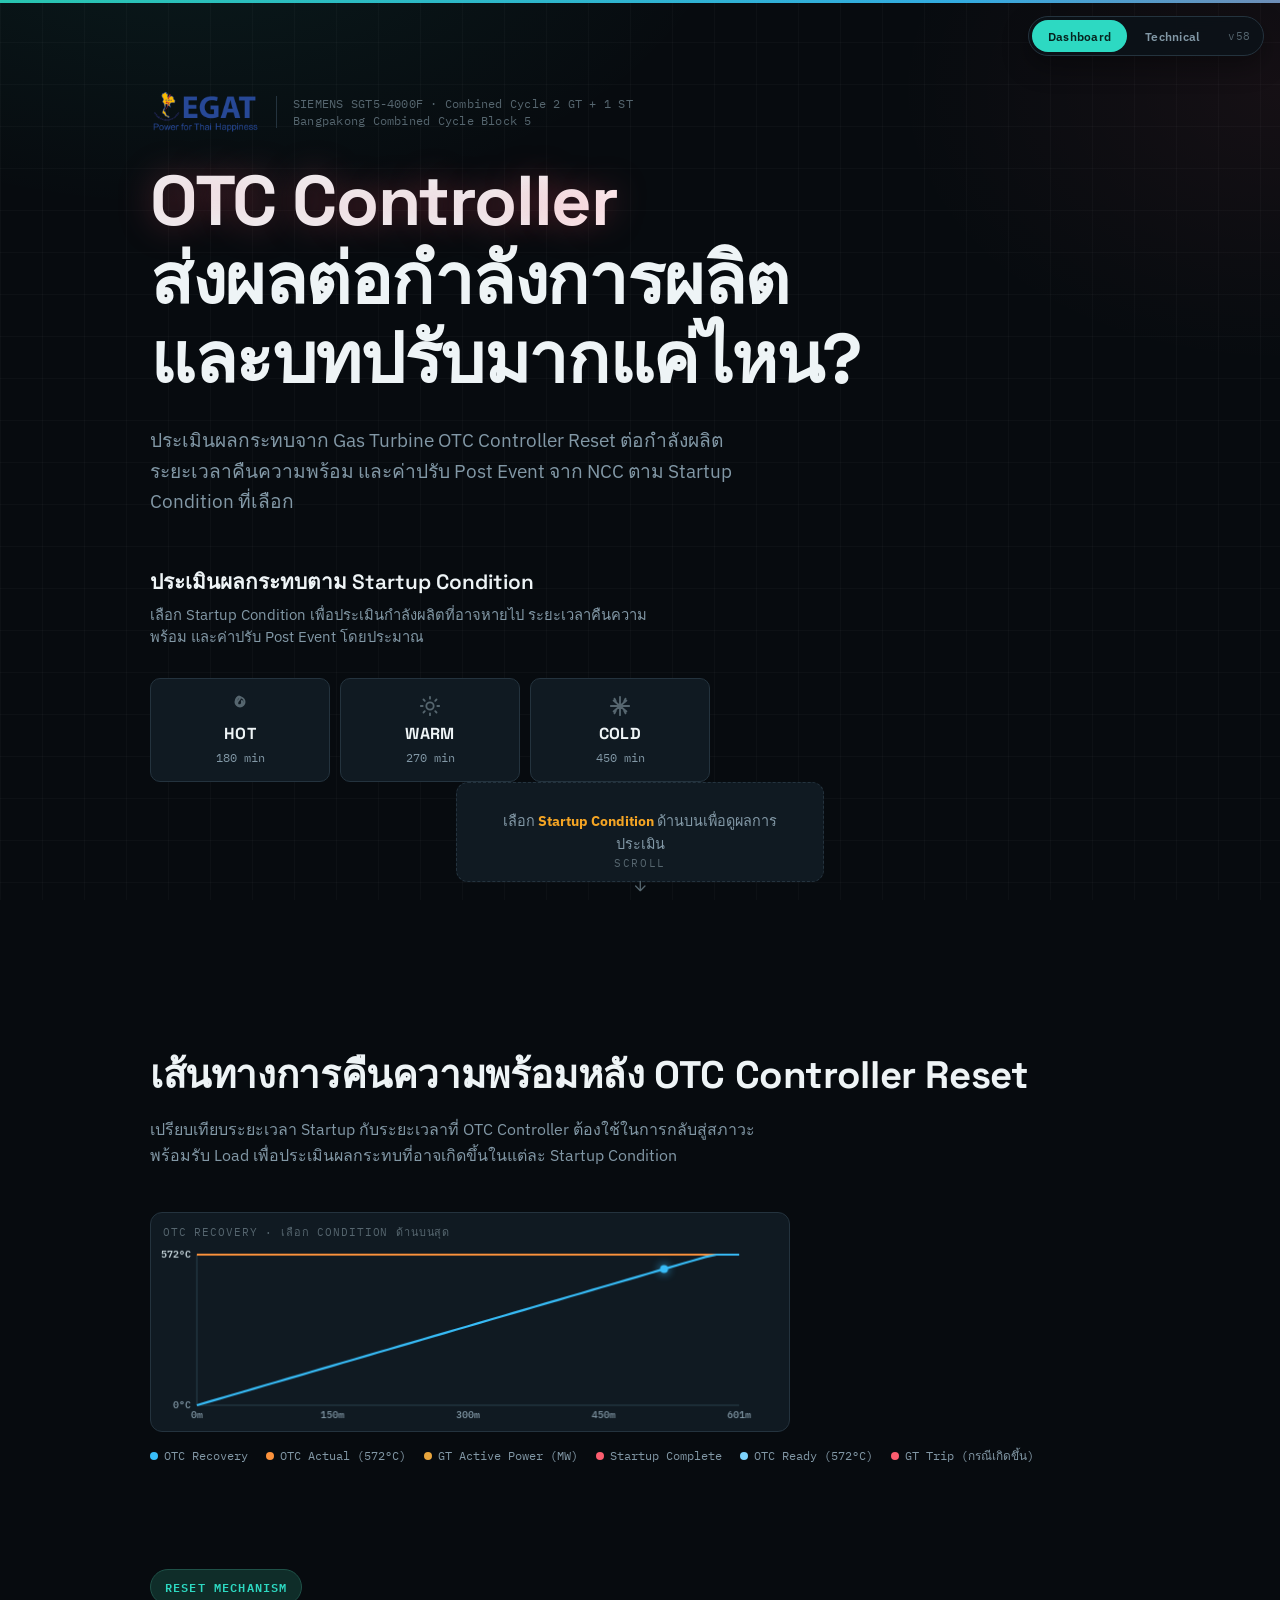
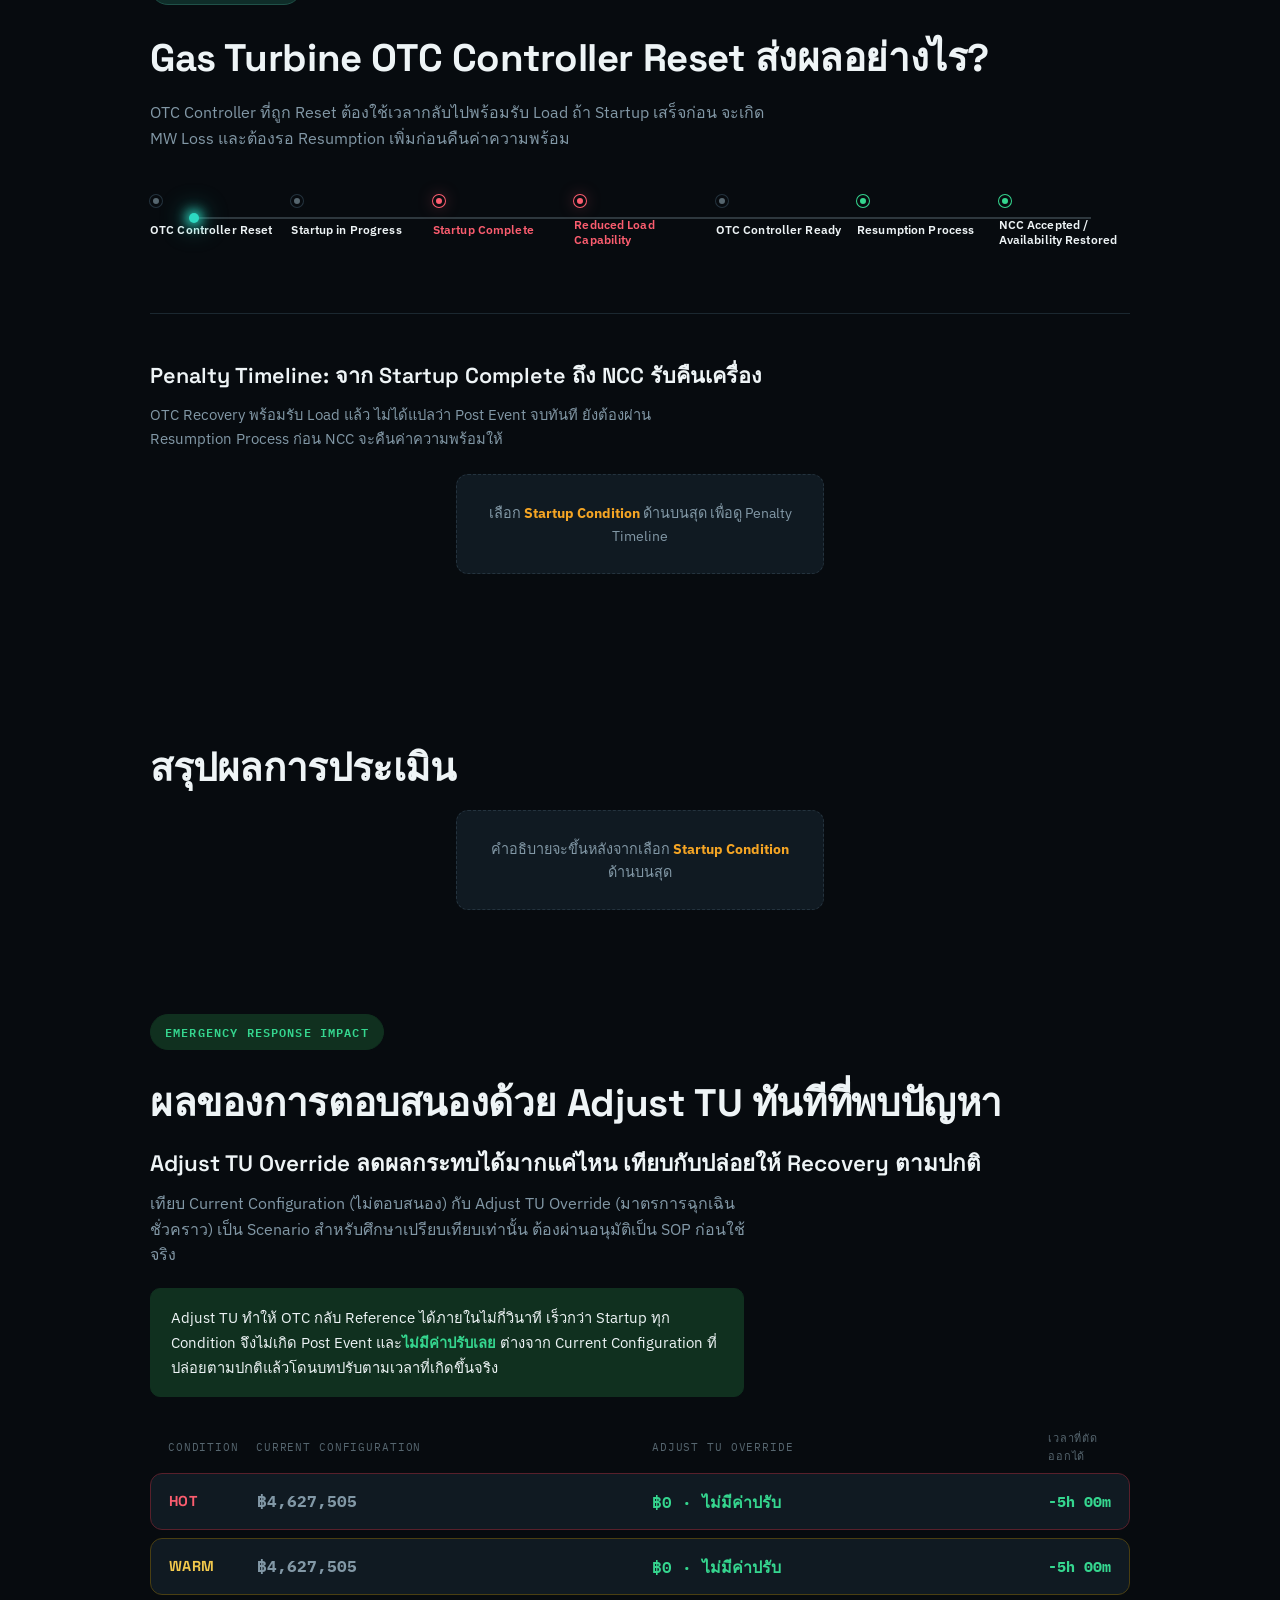
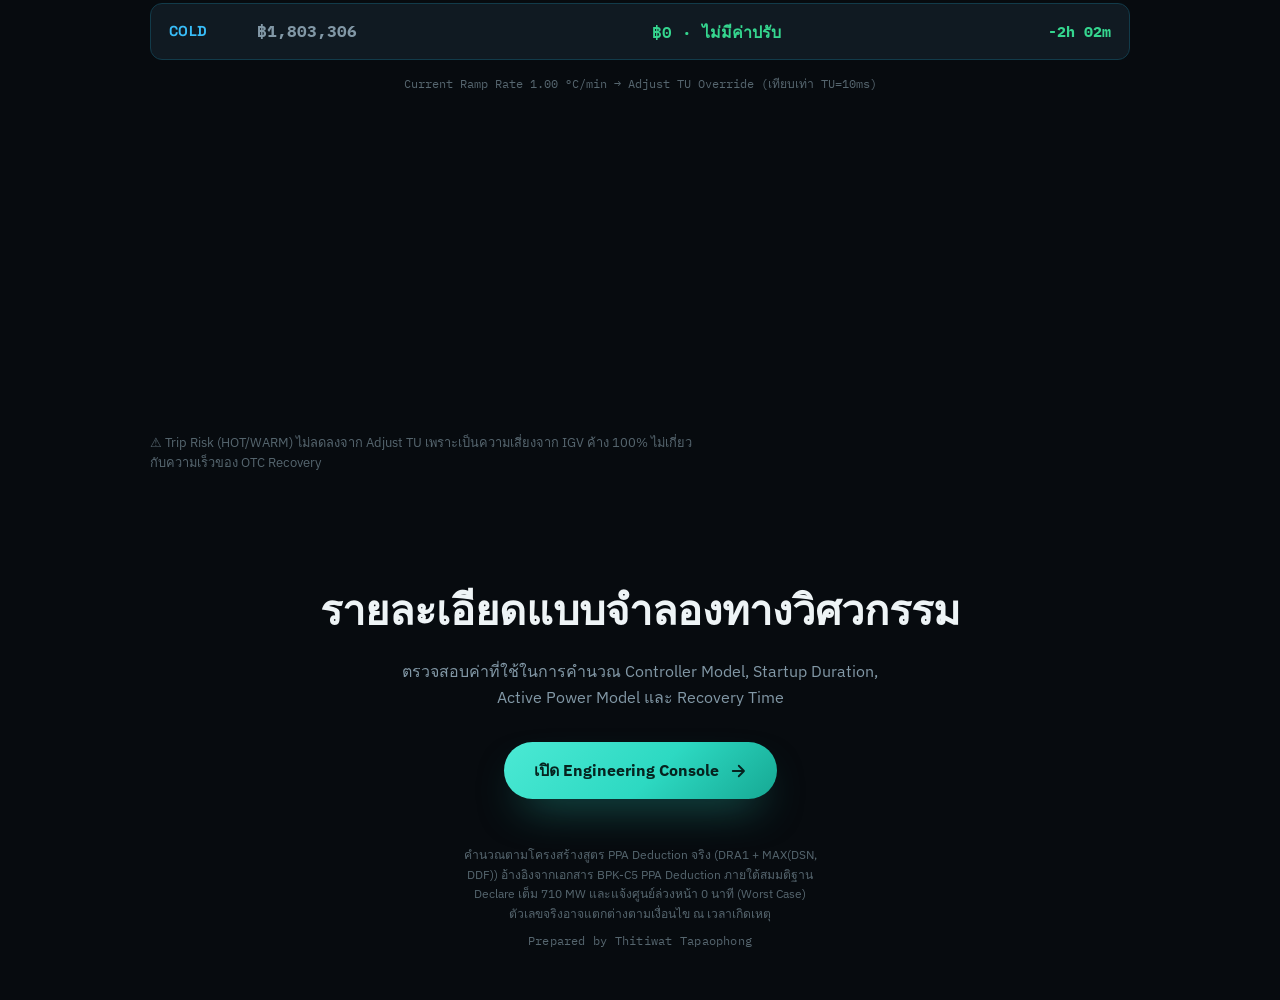
==== preview.html @ 93bf41c4 "Add files via upload" ====
<!doctype html>
<html lang="th">
  <head>
    <meta charset="utf-8">
    <meta name="viewport" content="width=device-width, initial-scale=1, viewport-fit=cover">
    <title>GT OTC Impact</title>
    <meta name="theme-color" content="#070b0f">
    <meta name="apple-mobile-web-app-capable" content="yes">
    <link rel="preconnect" href="https://fonts.googleapis.com">
    <link rel="preconnect" href="https://fonts.gstatic.com" crossorigin>
    <link href="https://fonts.googleapis.com/css2?family=Space+Grotesk:wght@500;600;700&family=IBM+Plex+Sans:wght@400;500;600&family=IBM+Plex+Mono:wght@400;500;600&display=swap" rel="stylesheet">
    <style>
/* ============================================================
   GT OTC Impact App
   Shared tokens: deep slate + teal signal / amber ramp / mint fix / rose loss
   Type: Space Grotesk (display) + IBM Plex Sans (body) + IBM Plex Mono (data)
   Two experiences: Executive Pitch (cinematic) / Technical Console (instrument)
   ============================================================ */

:root {
  --bg-950: #070b0f;
  --bg-900: #0b1319;
  --panel: #131e27;
  --panel-raised: #182531;
  --panel-soft: #101a22;
  --line: #24333e;
  --line-soft: #1b2830;
  --ink: #eef4f6;
  --muted: #8298a6;
  --muted-dim: #56666f;

  --teal: #2dd9c2;
  --teal-dim: #0f2d29;
  --teal-line: #1f5148;

  --amber: #f5a524;
  --amber-dim: #33230a;
  --amber-line: #4a3512;

  --mw: #35d68f;
  --mw-dim: #10301f;

  --rose: #fb5d6f;
  --rose-dim: #34121a;
  --rose-line: #58202b;
  --rose-glow: rgba(251, 93, 111, 0.35);

  --hot: #fb5d6f;
  --hot-dim: #34121a;
  --hot-line: #58202b;

  --warm: #f2c94c;
  --warm-dim: #332b0a;
  --warm-line: #4a3f12;

  --cold: #38bdf8;
  --cold-dim: #0b2530;
  --cold-line: #123b4a;

  --hot-glow: rgba(251, 93, 111, 0.35);
  --warm-glow: rgba(242, 201, 76, 0.35);
  --cold-glow: rgba(56, 189, 248, 0.35);

  --shadow: 0 24px 60px rgba(0, 0, 0, 0.5);
  --shadow-soft: 0 10px 26px rgba(0, 0, 0, 0.35);
  --radius: 10px;
  --font-display: "Space Grotesk", "Segoe UI", sans-serif;
  --font-body: "IBM Plex Sans", "Segoe UI", sans-serif;
  --font-mono: "IBM Plex Mono", "SFMono-Regular", Consolas, monospace;
}

* { box-sizing: border-box; }

html { scroll-behavior: smooth; }

body {
  margin: 0;
  min-height: 100vh;
  background:
    radial-gradient(ellipse 900px 500px at 15% -10%, rgba(45, 217, 194, 0.08), transparent 60%),
    radial-gradient(ellipse 700px 500px at 100% 10%, rgba(251, 93, 111, 0.06), transparent 55%),
    linear-gradient(rgba(255, 255, 255, 0.025) 1px, transparent 1px),
    linear-gradient(90deg, rgba(255, 255, 255, 0.025) 1px, transparent 1px),
    var(--bg-950);
  background-size: 100% 100%, 100% 100%, 42px 42px, 42px 42px;
  background-attachment: fixed;
  color: var(--ink);
  font-family: var(--font-body);
  -webkit-font-smoothing: antialiased;
  -webkit-tap-highlight-color: transparent;
  overflow-x: hidden;
}

body::before {
  content: "";
  position: fixed;
  top: 0;
  left: 0;
  right: 0;
  height: 3px;
  background: linear-gradient(90deg, var(--teal), var(--cold), var(--rose), var(--warm), var(--teal));
  background-size: 300% 100%;
  animation: energyFlow 9s linear infinite;
  z-index: 500;
  opacity: 0.9;
  pointer-events: none;
}

@keyframes energyFlow {
  0% { background-position: 0% 0%; }
  100% { background-position: 300% 0%; }
}

button, input, select { font: inherit; color: inherit; }
::selection { background: var(--rose-dim); color: var(--rose); }
h1, h2, h3, p { margin: 0; }

/* ============================================================
   View switcher (persistent, minimal)
   ============================================================ */

.view-switch {
  position: fixed;
  top: 16px;
  right: 16px;
  z-index: 200;
  display: flex;
  gap: 2px;
  padding: 3px;
  border: 1px solid var(--line);
  border-radius: 999px;
  background: rgba(11, 19, 25, 0.82);
  backdrop-filter: blur(10px);
  box-shadow: var(--shadow-soft);
}

.view-switch button {
  border: none;
  border-radius: 999px;
  padding: 8px 16px;
  font-size: 0.78rem;
  font-weight: 600;
  letter-spacing: 0.02em;
  color: var(--muted);
  background: transparent;
  cursor: pointer;
  transition: background 0.2s ease, color 0.2s ease;
}

.app-version {
  display: inline-flex;
  align-items: center;
  padding: 0 10px;
  font-family: var(--font-mono);
  font-size: 0.68rem;
  color: var(--muted-dim);
  letter-spacing: 0.02em;
}

.sticky-summary {
  position: fixed;
  bottom: 18px;
  left: 50%;
  z-index: 300;
  display: flex;
  align-items: center;
  gap: 14px;
  padding: 12px 22px;
  border-radius: 999px;
  border: 1px solid var(--line);
  background: rgba(11, 19, 25, 0.88);
  backdrop-filter: blur(14px);
  box-shadow: var(--shadow-soft);
  opacity: 0;
  transform: translate(-50%, 90px);
  transition: transform 0.35s cubic-bezier(0.16, 1, 0.3, 1), opacity 0.35s ease;
  pointer-events: none;
}

.sticky-summary.visible {
  opacity: 1;
  transform: translate(-50%, 0);
  pointer-events: auto;
}

.sticky-summary-tag {
  font-family: var(--font-mono);
  font-size: 0.72rem;
  font-weight: 700;
  letter-spacing: 0.06em;
  color: var(--muted);
}

.sticky-summary-value {
  font-family: var(--font-mono);
  font-weight: 700;
  font-size: 1rem;
  color: var(--rose);
}

body.view-technical .sticky-summary { display: none; }

.view-switch button.active {
  color: #06231f;
  background: var(--teal);
}

body.view-technical .view-switch button[data-view="technical"],
body.view-executive .view-switch button[data-view="executive"] {
  color: #06231f;
  background: var(--teal);
}

body.view-technical .view-switch button[data-view="executive"],
body.view-executive .view-switch button[data-view="technical"] {
  color: var(--muted);
  background: transparent;
}

#view-executive, #view-technical { display: none; }
body.view-executive #view-executive { display: block; }
body.view-technical #view-technical { display: block; }

#view-executive.view-out,
#view-technical.view-out {
  animation: viewOut 0.32s cubic-bezier(0.4, 0, 1, 1) forwards;
  will-change: opacity, transform, filter;
}

#view-executive.view-in,
#view-technical.view-in {
  animation: viewIn 0.5s cubic-bezier(0.16, 1, 0.3, 1) both;
  will-change: opacity, transform, filter;
}

@keyframes viewOut {
  0% { opacity: 1; transform: translateY(0) scale(1); filter: blur(0); }
  100% { opacity: 0; transform: translateY(-14px) scale(0.986); filter: blur(3px); }
}

@keyframes viewIn {
  0% { opacity: 0; transform: translateY(14px) scale(0.986); filter: blur(3px); }
  100% { opacity: 1; transform: translateY(0) scale(1); filter: blur(0); }
}

.view-scan {
  position: fixed;
  inset: 0;
  z-index: 999;
  pointer-events: none;
  opacity: 0;
}

.view-scan::before {
  content: "";
  position: absolute;
  left: 0;
  right: 0;
  top: -8%;
  height: 8%;
  background: linear-gradient(180deg, transparent, rgba(45, 217, 194, 0.85), rgba(45, 217, 194, 0.15), transparent);
  box-shadow: 0 0 40px 10px rgba(45, 217, 194, 0.5);
}

.view-scan.sweeping {
  animation: scanFade 0.55s linear;
}

.view-scan.sweeping::before {
  animation: scanSweep 0.55s cubic-bezier(0.3, 0, 0.7, 1);
}

@keyframes scanSweep {
  0% { top: -8%; }
  100% { top: 100%; }
}

@keyframes scanFade {
  0%, 85% { opacity: 1; }
  100% { opacity: 0; }
}

/* ============================================================
   EXECUTIVE PITCH VIEW
   ============================================================ */

.pitch {
  position: relative;
}

.pitch-section {
  min-height: auto;
  display: grid;
  place-items: center;
  padding: 52px 24px;
  position: relative;
}

#pitchHero { min-height: 82vh; padding-top: 90px; }

.hero-chart-frame {
  position: relative;
  width: 100%;
  max-width: 640px;
  aspect-ratio: 16 / 6;
  max-height: 220px;
  min-height: 140px;
  margin-top: 34px;
  border: 1px solid var(--line);
  border-radius: 12px;
  background: var(--panel-soft);
  overflow: hidden;
}

#heroChart { position: absolute; inset: 0; display: block; width: 100%; height: 100%; cursor: crosshair; }

.chart-tooltip {
  position: absolute;
  z-index: 20;
  padding: 8px 11px;
  border-radius: 8px;
  border: 1px solid var(--line);
  background: rgba(11, 19, 25, 0.95);
  backdrop-filter: blur(8px);
  box-shadow: var(--shadow-soft);
  font-family: var(--font-mono);
  font-size: 0.7rem;
  line-height: 1.55;
  color: var(--muted);
  white-space: nowrap;
  pointer-events: none;
  transform: translate(-50%, -100%);
  margin-top: -10px;
}

.chart-tooltip strong { display: block; color: var(--ink); font-size: 0.72rem; margin-bottom: 3px; }
.chart-tooltip .tt-otc { color: var(--cold); }
.chart-tooltip .tt-actual { color: #fb923c; }
.chart-tooltip .tt-power { color: var(--amber); }
.chart-tooltip .tt-trip { color: var(--rose); font-weight: 700; }

.hero-chart-tag {
  position: absolute;
  top: 10px;
  left: 12px;
  font-family: var(--font-mono);
  font-size: 0.68rem;
  letter-spacing: 0.08em;
  text-transform: uppercase;
  color: var(--muted-dim);
  z-index: 2;
}

.chart-legend {
  display: flex;
  flex-wrap: wrap;
  gap: 18px;
  margin-top: 14px;
  font-family: var(--font-mono);
  font-size: 0.74rem;
  color: var(--muted);
}

.chart-legend span { display: inline-flex; align-items: center; gap: 6px; }

.chart-legend .dot { width: 8px; height: 8px; border-radius: 50%; display: inline-block; }
.chart-legend .dot-line { background: var(--cold); }
.chart-legend .dot-actual { background: #fb923c; }
.chart-legend .dot-power { background: #e8a53d; }
.chart-legend .dot-marker { background: var(--rose); }
.chart-legend .dot-restore { background: #7dd3fc; }
.chart-legend .dot-trip { background: #fb5d6f; }

.condition-select {
  display: grid;
  grid-template-columns: repeat(3, minmax(0, 1fr));
  gap: 10px;
  max-width: 560px;
  margin-top: 30px;
}

.condition-select button {
  display: grid;
  gap: 6px;
  justify-items: center;
  padding: 16px 10px;
  border: 1px solid var(--line);
  border-radius: 10px;
  background: var(--panel-soft);
  cursor: pointer;
  transition: border-color 0.15s ease, background 0.15s ease, transform 0.15s ease;
}

.condition-select button:hover { transform: translateY(-2px); }
.condition-select button:focus-visible { outline: 2px solid var(--teal); outline-offset: 3px; }

.condition-select .cond-icon {
  color: var(--muted-dim);
  transition: color 0.15s ease, transform 0.2s ease;
}

.condition-select button:hover .cond-icon { transform: scale(1.1); }
.condition-select button[data-scenario="hot"].active .cond-icon { color: var(--hot); }
.condition-select button[data-scenario="warm"].active .cond-icon { color: var(--warm); }
.condition-select button[data-scenario="cold"].active .cond-icon { color: var(--cold); }

.condition-select button.active {
  border-color: var(--rose-line);
  background: var(--rose-dim);
  box-shadow: 0 0 0 1px var(--rose-line);
}

.condition-select button[data-scenario="hot"].active {
  border-color: var(--hot-line);
  background: var(--hot-dim);
  box-shadow: 0 0 0 1px var(--hot-line);
}

.condition-select button[data-scenario="warm"].active {
  border-color: var(--warm-line);
  background: var(--warm-dim);
  box-shadow: 0 0 0 1px var(--warm-line);
}

.condition-select button[data-scenario="cold"].active {
  border-color: var(--cold-line);
  background: var(--cold-dim);
  box-shadow: 0 0 0 1px var(--cold-line);
}

.condition-select .cond-tag {
  font-family: var(--font-display);
  font-weight: 700;
  font-size: 1rem;
  letter-spacing: 0.03em;
  color: var(--ink);
}

.condition-select .cond-min {
  font-family: var(--font-mono);
  font-size: 0.74rem;
  color: var(--muted);
}

.condition-select button.active .cond-tag { color: var(--rose); }
.condition-select button[data-scenario="hot"].active .cond-tag { color: var(--hot); }
.condition-select button[data-scenario="warm"].active .cond-tag { color: var(--warm); }
.condition-select button[data-scenario="cold"].active .cond-tag { color: var(--cold); }

.hero-inputs {
  display: grid;
  grid-template-columns: repeat(2, minmax(0, 1fr));
  gap: 12px;
  max-width: 560px;
  margin-top: 14px;
  margin-bottom: 22px;
}

.hero-inputs label {
  display: grid;
  gap: 6px;
  color: var(--muted);
  font-size: 0.76rem;
  font-weight: 600;
}

.hero-inputs input {
  height: 42px;
  border: 1px solid var(--line);
  border-radius: 6px;
  padding: 0 11px;
  background: var(--panel-soft);
  color: var(--ink);
  font-family: var(--font-mono);
}

.result-card {
  max-width: 560px;
  padding: 22px 24px;
  border: 1px solid var(--rose-line);
  border-radius: 14px;
  background: linear-gradient(160deg, var(--rose-dim), var(--panel-soft));
  box-shadow: 0 20px 44px -18px var(--rose-glow);
  transition: transform 0.25s ease, box-shadow 0.25s ease;
}

.result-card:hover {
  transform: translateY(-3px);
  box-shadow: 0 26px 52px -18px var(--rose-glow);
}

.result-tag-row {
  display: flex;
  align-items: center;
  flex-wrap: wrap;
  gap: 10px;
  margin-bottom: 14px;
}

.result-tag {
  display: inline-block;
  font-family: var(--font-mono);
  font-size: 0.72rem;
  letter-spacing: 0.1em;
  color: var(--rose);
}

.trip-badge {
  display: inline-flex;
  align-items: center;
  padding: 4px 12px;
  border-radius: 999px;
  border: 1px solid var(--hot-line);
  background: var(--hot-dim);
  color: var(--hot);
  font-family: var(--font-mono);
  font-size: 0.7rem;
  font-weight: 700;
  letter-spacing: 0.04em;
  animation: tripBadgePulse 1.6s ease-in-out infinite;
}

@keyframes tripBadgePulse {
  0%, 100% { box-shadow: 0 0 0 0 rgba(251, 93, 111, 0.4); }
  50% { box-shadow: 0 0 0 5px rgba(251, 93, 111, 0); }
}

.result-grid { display: grid; gap: 0; }

.result-item {
  display: flex;
  align-items: baseline;
  justify-content: space-between;
  padding: 10px 0;
  border-top: 1px dashed var(--line-soft);
  font-size: 0.86rem;
  color: var(--muted);
}

.result-item:first-child { border-top: none; }

.result-item strong {
  font-family: var(--font-mono);
  font-size: 1.05rem;
  color: var(--ink);
  font-variant-numeric: tabular-nums;
}

.result-item.highlight strong { font-size: 1.3rem; color: var(--rose); }

.result-annual-note {
  margin-top: 12px;
  padding-top: 12px;
  border-top: 1px dashed var(--line-soft);
  font-size: 0.76rem;
  color: var(--muted);
  line-height: 1.5;
}

.result-annual-note strong { color: var(--ink); font-weight: 700; }

.kpi-flash { animation: kpiFlash 0.6s ease-out; }

@keyframes kpiFlash {
  0% { color: var(--teal); text-shadow: 0 0 12px var(--teal); }
  100% { color: inherit; text-shadow: none; }
}

.result-card[data-condition="hot"] {
  border-color: var(--hot-line);
  background: linear-gradient(160deg, var(--hot-dim), var(--panel-soft));
  box-shadow: 0 20px 44px -18px var(--hot-glow);
}
.result-card[data-condition="hot"] .result-tag { color: var(--hot); }
.result-card[data-condition="hot"] .result-item.highlight strong { color: var(--hot); }

.result-card[data-condition="warm"] {
  border-color: var(--warm-line);
  background: linear-gradient(160deg, var(--warm-dim), var(--panel-soft));
  box-shadow: 0 20px 44px -18px var(--warm-glow);
}
.result-card[data-condition="warm"] .result-tag { color: var(--warm); }
.result-card[data-condition="warm"] .result-item.highlight strong { color: var(--warm); }

.result-card[data-condition="cold"] {
  border-color: var(--cold-line);
  background: linear-gradient(160deg, var(--cold-dim), var(--panel-soft));
  box-shadow: 0 20px 44px -18px var(--cold-glow);
}
.result-card[data-condition="cold"] .result-tag { color: var(--cold); }
.result-card[data-condition="cold"] .result-item.highlight strong { color: var(--cold); }

.detail-toggle {
  margin-top: 18px;
  width: 100%;
  display: flex;
  align-items: center;
  justify-content: center;
  gap: 8px;
  padding: 10px;
  border: 1px dashed var(--line);
  border-radius: 8px;
  background: none;
  color: var(--muted);
  font-family: var(--font-mono);
  font-size: 0.8rem;
  cursor: pointer;
  transition: color 0.2s, border-color 0.2s;
}

.detail-toggle:hover { color: var(--ink); border-color: var(--muted-dim); }
.detail-toggle svg { transition: transform 0.25s ease; }
.detail-toggle.open svg { transform: rotate(180deg); }

.detail-panel {
  margin-top: 12px;
  padding: 14px 16px;
  border-radius: 8px;
  background: var(--panel-soft);
  border: 1px solid var(--line-soft);
}

.detail-item {
  display: flex;
  align-items: baseline;
  justify-content: space-between;
  padding: 7px 0;
  font-size: 0.8rem;
  color: var(--muted);
  border-top: 1px dashed var(--line-soft);
}

.detail-item.detail-divider { border-top: 1px solid var(--line); margin-top: 6px; padding-top: 12px; }
.detail-item.detail-divider strong, .detail-item.detail-divider + .detail-item strong { color: var(--rose); }

.detail-item:first-child { border-top: none; }

.detail-item strong {
  font-family: var(--font-mono);
  color: var(--ink);
  font-variant-numeric: tabular-nums;
}

.trip-risk-wrap {
  margin-top: 18px;
  padding: 16px 20px;
  border-radius: 10px;
  border: 1px solid var(--hot-line);
  background: linear-gradient(160deg, var(--hot-dim), var(--panel-soft));
  backdrop-filter: blur(10px);
}

.trip-risk-note {
  color: var(--muted);
  font-size: 0.84rem;
  line-height: 1.6;
  max-width: 62ch;
}

.trip-risk-disclaimer {
  margin-top: 16px;
  color: var(--muted-dim);
  font-size: 0.8rem;
  line-height: 1.6;
  max-width: 68ch;
}

.narrative-text {
  max-width: 68ch;
  color: var(--ink);
  font-size: 1rem;
  line-height: 1.8;
  padding: 20px 22px;
  border-left: 3px solid var(--teal);
  background: var(--panel-soft);
  border-radius: 8px;
  white-space: pre-line;
}

.locked-prompt {
  padding: 26px 24px;
  border: 1px dashed var(--line);
  border-radius: 12px;
  background: var(--panel-soft);
  color: var(--muted);
  font-size: 0.9rem;
  text-align: center;
  max-width: 46ch;
  margin: 0 auto;
  line-height: 1.6;
}

.locked-prompt strong { color: var(--amber); }

.field-missing { border-color: var(--rose) !important; }

#pitchHero .pitch-inner {
  opacity: 1;
  transform: none;
}

#pitchHero .pitch-inner > * {
  opacity: 0;
  animation: heroReveal 0.8s cubic-bezier(0.16, 1, 0.3, 1) both;
  will-change: opacity, transform, filter;
}

#pitchHero .pitch-inner > *:nth-child(1) { animation-delay: 0.08s; }
#pitchHero .pitch-inner > *:nth-child(2) { animation-delay: 0.22s; }
#pitchHero .pitch-inner > *:nth-child(3) { animation-delay: 0.36s; }
#pitchHero .pitch-inner > *:nth-child(4) { animation-delay: 0.5s; }
#pitchHero .pitch-inner > *:nth-child(5) { animation-delay: 0.62s; }
#pitchHero .pitch-inner > *:nth-child(6) { animation-delay: 0.74s; }
#pitchHero .pitch-inner > *:nth-child(7) { animation-delay: 0.88s; }
#pitchHero .pitch-inner > *:nth-child(8) { animation-delay: 1.0s; }
#pitchHero .pitch-inner > *:nth-child(9) { animation-delay: 1.1s; }

@keyframes heroReveal {
  0% { opacity: 0; transform: translateY(20px); filter: blur(3px); }
  100% { opacity: 1; transform: translateY(0); filter: blur(0); }
}

.pitch-inner {
  width: 100%;
  max-width: 980px;
  opacity: 0;
  transform: translateY(28px);
  transition: opacity 0.8s cubic-bezier(0.16, 1, 0.3, 1), transform 0.8s cubic-bezier(0.16, 1, 0.3, 1);
  will-change: opacity, transform;
}

.pitch-section.in-view .pitch-inner {
  opacity: 1;
  transform: translateY(0);
}

.pitch-eyebrow {
  display: inline-flex;
  align-items: center;
  gap: 8px;
  margin-bottom: 22px;
  padding: 7px 14px;
  border: 1px solid var(--rose-line);
  border-radius: 999px;
  background: var(--rose-dim);
  backdrop-filter: blur(8px);
  color: var(--rose);
  font-family: var(--font-mono);
  font-size: 0.72rem;
  font-weight: 600;
  letter-spacing: 0.1em;
  text-transform: uppercase;
}

.pitch-eyebrow.tone-teal {
  border-color: var(--teal-line);
  background: var(--teal-dim);
  color: var(--teal);
}

.pitch-eyebrow.tone-mw {
  border-color: var(--mw-dim);
  background: var(--mw-dim);
  color: var(--mw);
}

/* --- Hook --- */

.hook-title {
  font-family: var(--font-display);
  font-weight: 700;
  font-size: clamp(2.2rem, 6vw, 4.4rem);
  line-height: 1.12;
  letter-spacing: -0.02em;
}

.hook-title em {
  font-style: normal;
  color: var(--rose);
}

.headline-glow {
  position: relative;
  display: inline-block;
  background: linear-gradient(100deg, var(--ink) 30%, #ffe9ec 45%, var(--rose) 52%, var(--ink) 65%);
  background-size: 250% auto;
  background-position: 0% 50%;
  -webkit-background-clip: text;
  background-clip: text;
  color: transparent;
  text-shadow: 0 0 34px var(--rose-glow);
  animation: headlineShimmer 3.6s ease-in-out infinite;
}

@keyframes headlineShimmer {
  0% { background-position: 0% 50%; }
  50% { background-position: 100% 50%; }
  100% { background-position: 0% 50%; }
}

.hook-sub {
  margin-top: 26px;
  max-width: 56ch;
  color: var(--muted);
  font-size: clamp(1rem, 1.6vw, 1.2rem);
  line-height: 1.6;
}

.hero-subhead {
  margin-top: 48px;
  font-family: var(--font-display);
  font-weight: 600;
  font-size: clamp(1.05rem, 2vw, 1.3rem);
  color: var(--ink);
}

.hero-subhead-note {
  margin-top: 6px;
  margin-bottom: 22px;
  max-width: 56ch;
  color: var(--muted);
  font-size: 0.92rem;
  line-height: 1.5;
}

.scroll-hint {
  position: absolute;
  bottom: 40px;
  left: 50%;
  transform: translateX(-50%);
  display: flex;
  flex-direction: column;
  align-items: center;
  gap: 8px;
  color: var(--muted-dim);
  font-family: var(--font-mono);
  font-size: 0.7rem;
  letter-spacing: 0.14em;
  text-transform: uppercase;
  animation: bob 2.4s ease-in-out infinite;
}

.scroll-hint svg { width: 16px; height: 16px; stroke: var(--muted-dim); }

@keyframes bob {
  0%, 100% { transform: translate(-50%, 0); }
  50% { transform: translate(-50%, 8px); }
}

/* --- Mechanism timeline --- */

.section-title {
  font-family: var(--font-display);
  font-weight: 700;
  font-size: clamp(1.6rem, 3.2vw, 2.4rem);
  letter-spacing: -0.01em;
  margin-bottom: 12px;
}

.section-subhead {
  font-family: var(--font-display);
  font-weight: 600;
  font-size: clamp(1.1rem, 2vw, 1.4rem);
  color: var(--ink);
  margin-bottom: 10px;
}

.section-lede {
  color: var(--muted);
  max-width: 62ch;
  line-height: 1.6;
  margin-bottom: 44px;
  font-size: 1rem;
}

.force-tu-explainer {
  color: var(--ink);
  max-width: 66ch;
  line-height: 1.7;
  margin-top: -24px;
  margin-bottom: 32px;
  padding: 16px 20px;
  border-radius: 10px;
  border: 1px solid var(--mw-dim);
  background: var(--mw-dim);
  font-size: 0.92rem;
}

.force-tu-explainer strong { color: var(--mw); }

.mech-track {
  position: relative;
  display: grid;
  grid-template-columns: repeat(7, minmax(0, 1fr));
  gap: 10px;
}

.mech-track::before {
  content: "";
  position: absolute;
  top: 22px;
  left: 4%;
  right: 4%;
  height: 2px;
  background: var(--muted-dim);
  opacity: 0.5;
}

.mech-track::after {
  content: "";
  position: absolute;
  top: 18px;
  left: 4%;
  width: 10px;
  height: 10px;
  border-radius: 50%;
  background: var(--teal);
  box-shadow: 0 0 12px 3px var(--teal), 0 0 24px 6px rgba(45, 217, 194, 0.35);
  animation: mechFlow 5s linear infinite;
  pointer-events: none;
}

@keyframes mechFlow {
  0% { left: 4%; opacity: 0; }
  8% { opacity: 1; }
  92% { opacity: 1; }
  100% { left: 96%; opacity: 0; }
}

.mech-step {
  position: relative;
  display: grid;
  gap: 10px;
  justify-items: start;
  opacity: 0;
  transform: translateY(14px);
  transition: opacity 0.6s ease, transform 0.6s ease;
  cursor: pointer;
  border-radius: 8px;
}

.mech-step:focus-visible {
  outline: 2px solid var(--teal);
  outline-offset: 4px;
}

.mech-step.in-view { opacity: 1; transform: translateY(0); }

.mech-step:nth-child(1) { transition-delay: 0s; }
.mech-step:nth-child(2) { transition-delay: 0.08s; }
.mech-step:nth-child(3) { transition-delay: 0.16s; }
.mech-step:nth-child(4) { transition-delay: 0.24s; }
.mech-step:nth-child(5) { transition-delay: 0.32s; }
.mech-step:nth-child(6) { transition-delay: 0.4s; }
.mech-step:nth-child(7) { transition-delay: 0.48s; }

.mech-dot {
  width: 12px;
  height: 12px;
  border-radius: 50%;
  background: var(--muted-dim);
  border: 3px solid var(--bg-950);
  box-shadow: 0 0 0 1px var(--line);
  transition: transform 0.25s ease, box-shadow 0.25s ease;
}

.mech-step:hover .mech-dot,
.mech-step.active .mech-dot {
  transform: scale(1.35);
  box-shadow: 0 0 0 1px var(--teal), 0 0 14px var(--teal);
}

.mech-step.hot .mech-dot {
  background: var(--rose);
  box-shadow: 0 0 0 1px var(--rose), 0 0 16px var(--rose-glow);
  animation: hotPulse 1.8s ease-in-out infinite;
}
.mech-step.hot:hover .mech-dot,
.mech-step.hot.active .mech-dot {
  transform: scale(1.35);
  box-shadow: 0 0 0 1px var(--rose), 0 0 22px 4px var(--rose-glow);
  animation: none;
}
.mech-step.ok .mech-dot { background: var(--mw); box-shadow: 0 0 0 1px var(--mw); }
.mech-step.ok:hover .mech-dot,
.mech-step.ok.active .mech-dot {
  transform: scale(1.35);
  box-shadow: 0 0 0 1px var(--mw), 0 0 14px var(--mw);
}

@keyframes hotPulse {
  0%, 100% { box-shadow: 0 0 0 1px var(--rose), 0 0 10px var(--rose-glow); transform: scale(1); }
  50% { box-shadow: 0 0 0 1px var(--rose), 0 0 20px 4px var(--rose-glow); transform: scale(1.18); }
}

.mech-label {
  font-size: 0.74rem;
  font-weight: 600;
  color: var(--ink);
  letter-spacing: 0.01em;
}

.mech-note {
  font-size: 0.74rem;
  color: var(--muted-dim);
  line-height: 1.4;
  opacity: 0;
  max-height: 0;
  transform: translateY(-6px);
  transition: opacity 0.28s ease 0.04s, transform 0.28s ease 0.04s, max-height 0.28s ease 0.04s;
  overflow: hidden;
}

.mech-step:hover .mech-note,
.mech-step.active .mech-note {
  opacity: 1;
  max-height: 160px;
  transform: translateY(0);
}

.mech-step.hot .mech-label { color: var(--rose); }

/* --- Penalty Timeline --- */

.penalty-timeline-wrap {
  margin-top: 56px;
  padding-top: 44px;
  border-top: 1px solid var(--line-soft);
}

.subsection-title {
  font-family: var(--font-display);
  font-weight: 600;
  font-size: clamp(1.1rem, 2vw, 1.35rem);
  margin-bottom: 10px;
}

.subsection-note {
  color: var(--muted);
  max-width: 62ch;
  line-height: 1.6;
  margin-bottom: 24px;
  font-size: 0.92rem;
}

.penalty-timeline {
  display: flex;
  flex-wrap: wrap;
  align-items: flex-start;
  gap: 10px 6px;
}

.pt-step {
  display: flex;
  flex-direction: column;
  align-items: center;
  gap: 6px;
  min-width: 110px;
  text-align: center;
  opacity: 0;
  transform: translateY(14px) scale(0.94);
  transition: opacity 0.55s ease, transform 0.55s ease;
}

.pt-step.in-view { opacity: 1; transform: translateY(0) scale(1); }

.pt-step:nth-child(1) { transition-delay: 0s; }
.pt-step:nth-child(3) { transition-delay: 0.12s; }
.pt-step:nth-child(5) { transition-delay: 0.24s; }
.pt-step:nth-child(7) { transition-delay: 0.36s; }
.pt-step:nth-child(9) { transition-delay: 0.48s; }

.pt-dot {
  width: 12px;
  height: 12px;
  border-radius: 50%;
  background: var(--teal);
  box-shadow: 0 0 0 1px var(--teal-line);
}

.pt-dot-hot {
  background: var(--rose);
  box-shadow: 0 0 0 1px var(--rose-line), 0 0 14px var(--rose-glow);
  animation: hotPulse 1.8s ease-in-out infinite;
}
.pt-dot-ok { background: var(--mw); box-shadow: 0 0 0 1px var(--mw); }

.pt-label {
  font-family: var(--font-mono);
  font-size: 0.76rem;
  color: var(--ink);
  max-width: 120px;
}

.pt-time {
  font-family: var(--font-mono);
  font-size: 0.86rem;
  font-weight: 600;
  color: var(--rose);
  font-variant-numeric: tabular-nums;
}

.pt-arrow {
  align-self: center;
  color: var(--muted-dim);
  font-size: 1rem;
  padding-top: 2px;
  opacity: 0;
  transition: opacity 0.4s ease;
  animation: arrowDrift 1.6s ease-in-out infinite;
}

.pt-arrow.in-view { opacity: 1; }

@keyframes arrowDrift {
  0%, 100% { transform: translateX(0); }
  50% { transform: translateX(4px); }
}

.pt-total {
  margin-top: 24px;
  display: flex;
  align-items: baseline;
  justify-content: space-between;
  max-width: 420px;
  padding: 14px 18px;
  border-radius: 10px;
  background: var(--panel-soft);
  border: 1px solid var(--line);
  opacity: 0;
  transform: translateY(10px);
  transition: opacity 0.6s ease 0.5s, transform 0.6s ease 0.5s;
}

.pt-total.in-view { opacity: 1; transform: translateY(0); }

.pt-total span { color: var(--muted); font-size: 0.82rem; }
.pt-total strong { font-family: var(--font-mono); font-size: 1.1rem; color: var(--ink); font-variant-numeric: tabular-nums; }

/* --- Fix vs not fix --- */

.compare-table {
  display: grid;
  gap: 8px;
}

.compare-row {
  display: grid;
  grid-template-columns: 74px 1fr 1fr 64px;
  align-items: center;
  gap: 14px;
  padding: 14px 18px;
  border-radius: 12px;
  border: 1px solid var(--line);
  background: var(--panel-soft);
  transition: border-color 0.2s ease, background 0.2s ease;
}

.compare-row:not(.compare-row-head):hover {
  background: var(--panel-raised);
}

.compare-row-head {
  border: none;
  background: none;
  padding: 0 18px;
  font-family: var(--font-mono);
  font-size: 0.68rem;
  text-transform: uppercase;
  letter-spacing: 0.08em;
  color: var(--muted-dim);
}

.compare-row-tag {
  font-family: var(--font-display);
  font-weight: 700;
  font-size: 0.9rem;
  letter-spacing: 0.03em;
}

.compare-row[data-scenario="hot"] .compare-row-tag { color: var(--hot); }
.compare-row[data-scenario="warm"] .compare-row-tag { color: var(--warm); }
.compare-row[data-scenario="cold"] .compare-row-tag { color: var(--cold); }

.compare-row[data-scenario="hot"] { border-color: var(--hot-line); }
.compare-row[data-scenario="warm"] { border-color: var(--warm-line); }
.compare-row[data-scenario="cold"] { border-color: var(--cold-line); }

.compare-row-bad,
.compare-row-good {
  font-family: var(--font-mono);
  font-size: 1rem;
  font-variant-numeric: tabular-nums;
}

.compare-row-bad { color: var(--muted); }
.compare-row-good { color: var(--ink); }
.compare-row-good.zero { color: var(--mw); font-weight: 600; }

.compare-row-pct {
  font-family: var(--font-mono);
  font-size: 0.92rem;
  font-weight: 700;
  color: var(--mw);
  text-align: right;
}

.compare-footnote {
  margin-top: 14px;
  color: var(--muted-dim);
  font-family: var(--font-mono);
  font-size: 0.76rem;
  text-align: center;
}

.savings-stamp-card {
  margin-top: 30px;
  padding: 32px 24px;
  border-radius: 14px;
  border: 1px solid var(--line);
  background: var(--panel-soft);
  backdrop-filter: blur(10px);
  box-shadow: inset 0 1px 0 rgba(255, 255, 255, 0.05);
  text-align: center;
}

.savings-stamp-title {
  display: block;
  font-family: var(--font-mono);
  font-size: 0.72rem;
  text-transform: uppercase;
  letter-spacing: 0.1em;
  color: var(--muted-dim);
  margin-bottom: 22px;
}

.savings-stamp-row {
  display: flex;
  align-items: stretch;
  justify-content: center;
  gap: 22px;
  flex-wrap: wrap;
}

.savings-stamp-old {
  position: relative;
  display: inline-flex;
  align-items: center;
  padding: 10px 26px;
  border-radius: 10px;
  border: 3px dashed var(--line-soft);
  font-family: var(--font-mono);
  font-size: clamp(1.8rem, 4vw, 2.8rem);
  font-weight: 700;
  color: var(--muted);
  font-variant-numeric: tabular-nums;
  white-space: nowrap;
}

.savings-stamp-old::after {
  content: "";
  position: absolute;
  left: 4%;
  top: 50%;
  width: 0%;
  height: 3px;
  background: var(--rose);
  transform: translateY(-50%) rotate(-3deg);
  box-shadow: 0 0 8px var(--rose-glow);
}

.savings-stamp-old.struck::after {
  animation: strikeDraw 0.5s ease-out forwards;
}

@keyframes strikeDraw {
  0% { width: 0%; }
  100% { width: 92%; }
}

.savings-stamp-arrow {
  display: flex;
  align-items: center;
  color: var(--muted-dim);
  font-size: 1.3rem;
}

.savings-stamp-mark {
  position: relative;
  display: inline-flex;
  align-items: center;
  padding: 10px 26px;
  border-radius: 10px;
  border: 3px solid var(--mw);
  transform: rotate(-4deg) scale(1);
  opacity: 1;
  animation: stampGlow 2.6s ease-in-out infinite;
}

@keyframes stampGlow {
  0%, 100% { box-shadow: 0 0 12px rgba(53, 214, 143, 0.3); }
  50% { box-shadow: 0 0 22px rgba(53, 214, 143, 0.55); }
}

.savings-stamp-mark::before {
  content: "";
  position: absolute;
  inset: -60%;
  z-index: -1;
  background: repeating-conic-gradient(from 0deg, rgba(53, 214, 143, 0.55) 0deg 3deg, transparent 3deg 18deg);
  border-radius: 50%;
  opacity: 0;
  pointer-events: none;
}

.savings-stamp-mark.stamping {
  animation: stampHit 0.45s cubic-bezier(0.2, 0.9, 0.4, 1) 0.45s both;
}

.savings-stamp-mark.stamping::before {
  animation: stampBurst 0.6s ease-out 0.45s;
}

@keyframes stampHit {
  0% { transform: rotate(-4deg) scale(2.6); opacity: 0; filter: blur(2px); }
  55% { transform: rotate(-6deg) scale(0.92); opacity: 1; filter: blur(0); }
  75% { transform: rotate(-2deg) scale(1.06); }
  100% { transform: rotate(-4deg) scale(1); }
}

@keyframes stampBurst {
  0% { opacity: 0.9; transform: scale(0.2) rotate(0deg); }
  100% { opacity: 0; transform: scale(1.6) rotate(30deg); }
}

.savings-stamp-mark strong {
  font-family: var(--font-display);
  font-weight: 700;
  font-size: clamp(1.8rem, 4vw, 2.8rem);
  color: var(--mw);
  text-shadow: 0 0 24px rgba(53, 214, 143, 0.5);
  font-variant-numeric: tabular-nums;
  white-space: nowrap;
}

.savings-stamp-caption {
  display: block;
  margin-top: 22px;
  font-family: var(--font-mono);
  font-size: 0.78rem;
  color: var(--muted);
}

.savings-time-row {
  display: flex;
  align-items: center;
  justify-content: center;
  gap: 10px;
  flex-wrap: wrap;
  margin-top: 14px;
  padding-top: 14px;
  border-top: 1px dashed var(--line-soft);
  font-size: 0.8rem;
  color: var(--muted);
}

.savings-time-row strong {
  font-family: var(--font-mono);
  font-weight: 700;
  font-size: 0.95rem;
  color: var(--teal);
  font-variant-numeric: tabular-nums;
}

/* --- CTA --- */

.cta-section { text-align: center; }

.cta-title { font-family: var(--font-display); font-size: clamp(1.8rem, 3.6vw, 2.6rem); font-weight: 700; margin-bottom: 16px; }
.cta-sub { color: var(--muted); max-width: 52ch; margin: 0 auto 32px; line-height: 1.6; }

.cta-button {
  display: inline-flex;
  align-items: center;
  gap: 10px;
  padding: 16px 30px;
  border-radius: 999px;
  border: none;
  background: linear-gradient(135deg, #4be9d4, var(--teal) 55%, #16a893);
  color: #06231f;
  font-weight: 700;
  font-size: 1rem;
  cursor: pointer;
  box-shadow: 0 20px 44px -18px rgba(45, 217, 194, 0.55);
  transition: transform 0.2s ease, box-shadow 0.2s ease;
}

.cta-button:hover {
  transform: translateY(-2px);
  box-shadow: 0 26px 52px -16px rgba(45, 217, 194, 0.7);
}

.disclaimer {
  margin-top: 46px;
  color: var(--muted-dim);
  font-size: 0.76rem;
  max-width: 52ch;
  margin-left: auto;
  margin-right: auto;
  line-height: 1.6;
}

.prepared-by {
  margin-top: 10px;
  color: var(--muted-dim);
  font-size: 0.74rem;
  font-family: var(--font-mono);
  letter-spacing: 0.02em;
}

.brand-bar {
  display: flex;
  align-items: center;
  gap: 16px;
  margin-bottom: 28px;
}

.brand-logo {
  height: 44px;
  width: auto;
  display: block;
}

.brand-meta {
  display: flex;
  flex-direction: column;
  gap: 2px;
  font-family: var(--font-mono);
  font-size: 0.72rem;
  color: var(--muted-dim);
  letter-spacing: 0.02em;
  border-left: 1px solid var(--line);
  padding-left: 16px;
}

/* ============================================================
   TECHNICAL CONSOLE VIEW  (instrument panel)
   ============================================================ */

.tech-shell {
  display: grid;
  grid-template-columns: minmax(0, 1fr) 360px;
  gap: 16px;
  min-height: 100vh;
  padding: 16px;
  padding-top: 74px;
}

.tech-main {
  display: grid;
  grid-auto-rows: min-content;
  gap: 14px;
  min-width: 0;
}

.panel {
  background: linear-gradient(180deg, rgba(24, 37, 49, 0.92), rgba(19, 30, 39, 0.92));
  backdrop-filter: blur(14px);
  border: 1px solid var(--line);
  border-radius: var(--radius);
  box-shadow: var(--shadow-soft), inset 0 1px 0 rgba(255, 255, 255, 0.04);
}

.tech-topbar {
  display: flex;
  align-items: center;
  justify-content: space-between;
  gap: 20px;
  padding: 18px 22px;
  border-top: 3px solid var(--teal);
}

.tech-topbar .eyebrow {
  font-family: var(--font-mono);
  font-size: 0.7rem;
  letter-spacing: 0.12em;
  text-transform: uppercase;
  color: var(--teal);
  margin-bottom: 4px;
}

.tech-topbar h1 { font-family: var(--font-display); font-size: 1.5rem; }

.status-pill {
  display: flex;
  align-items: center;
  gap: 9px;
  padding: 8px 14px;
  border: 1px solid var(--teal-line);
  border-radius: 999px;
  color: var(--teal);
  background: var(--teal-dim);
  font-family: var(--font-mono);
  font-size: 0.76rem;
  font-weight: 600;
}

.status-pill::before {
  content: "";
  width: 7px; height: 7px;
  border-radius: 50%;
  background: var(--teal);
  box-shadow: 0 0 0 0 rgba(45, 217, 194, 0.55);
  animation: pulse-dot 2.2s ease-out infinite;
}

@keyframes pulse-dot {
  0% { box-shadow: 0 0 0 0 rgba(45, 217, 194, 0.55); }
  70% { box-shadow: 0 0 0 8px rgba(45, 217, 194, 0); }
  100% { box-shadow: 0 0 0 0 rgba(45, 217, 194, 0); }
}

.readout-grid {
  display: grid;
  grid-template-columns: repeat(5, minmax(0, 1fr));
  gap: 10px;
  padding: 14px;
}

.readout {
  padding: 13px 14px;
  border-left: 3px solid var(--muted-dim);
  background: linear-gradient(180deg, var(--panel-raised), var(--panel-soft));
  border-radius: 6px;
}

.readout-target { border-left-color: var(--teal); }
.readout-y { border-left-color: var(--amber); }
.readout-mw { border-left-color: var(--mw); }

.readout span { display: block; color: var(--muted); font-size: 0.66rem; font-weight: 600; letter-spacing: 0.07em; text-transform: uppercase; }
.readout strong { display: block; margin-top: 6px; font-family: var(--font-mono); font-size: 1.18rem; font-weight: 600; font-variant-numeric: tabular-nums; color: var(--ink); }
.readout-target strong { color: var(--teal); }
.readout-y strong { color: var(--amber); }
.readout-mw strong { color: var(--mw); }

/* --- RGE schematic w/ inline edit --- */

.rge-panel { padding: 18px 20px; display: grid; gap: 14px; }
.rge-title { display: flex; align-items: baseline; justify-content: space-between; gap: 12px; }
.rge-title h2 { font-family: var(--font-display); font-size: 1rem; }
.rge-title span { color: var(--muted); font-size: 0.8rem; }

.rge-diagram {
  display: grid;
  grid-template-columns: minmax(0, 1fr) 150px minmax(0, 1fr);
  align-items: center;
}

.pin-stack { display: grid; gap: 8px; position: relative; z-index: 1; }

.pin {
  position: relative;
  display: flex;
  align-items: center;
  justify-content: space-between;
  gap: 10px;
  min-height: 44px;
  padding: 7px 12px;
  border: 1px solid var(--line);
  border-radius: 6px;
  background: var(--panel-soft);
  cursor: pointer;
  transition: border-color 0.15s ease, background 0.15s ease;
}

.pin:hover { border-color: var(--teal-line); }
.pin.editable::after {
  content: "";
  position: absolute;
  top: 6px; right: 6px;
  width: 5px; height: 5px;
  border-radius: 50%;
  background: var(--muted-dim);
}

.pin.pending::after { background: var(--amber); box-shadow: 0 0 8px var(--amber); }

.pin span.pin-label { color: var(--muted); font-size: 0.7rem; font-weight: 600; letter-spacing: 0.04em; text-transform: uppercase; }
.pin strong.pin-value { font-family: var(--font-mono); font-size: 0.86rem; font-variant-numeric: tabular-nums; color: var(--ink); }

.pin input.pin-input {
  width: 84px;
  height: 26px;
  border: 1px solid var(--teal);
  border-radius: 4px;
  background: var(--bg-900);
  color: var(--ink);
  font-family: var(--font-mono);
  font-size: 0.82rem;
  padding: 0 6px;
  text-align: right;
}

.pin-left { border-right: 1px dashed var(--line); padding-right: 18px; margin-right: -1px; }
.pin-right { border-left: 1px dashed var(--line); padding-left: 18px; margin-left: -1px; }

.rge-block {
  position: relative;
  display: grid;
  place-items: center;
  min-height: 132px;
  border: 1px solid var(--teal-line);
  border-radius: 10px;
  color: var(--teal);
  background: radial-gradient(140% 140% at 50% 0%, var(--teal-dim), var(--panel-soft) 70%);
  text-align: center;
  box-shadow: 0 0 0 1px rgba(45, 217, 194, 0.08), 0 0 34px -6px rgba(45, 217, 194, 0.35);
}

.rge-block span { display: block; font-family: var(--font-display); font-size: 1.7rem; font-weight: 700; letter-spacing: 0.04em; }
.rge-block small { margin-top: 8px; color: var(--muted); font-family: var(--font-mono); font-size: 0.7rem; }
.rge-hint { color: var(--muted-dim); font-size: 0.76rem; }

/* --- Chart (fixed sizing, no layout feedback loop) --- */

.chart-panel { padding: 18px 20px 20px; display: grid; gap: 12px; }
.chart-header { display: flex; align-items: flex-start; justify-content: space-between; gap: 14px; flex-wrap: wrap; }
.chart-header h2 { font-family: var(--font-display); font-size: 1rem; }
.chart-header p { margin-top: 4px; color: var(--muted); font-size: 0.84rem; max-width: 46ch; }

.legend { display: flex; gap: 8px; flex-wrap: wrap; justify-content: flex-end; }
.legend span { display: inline-flex; align-items: center; gap: 7px; min-height: 26px; padding: 0 11px; border: 1px solid var(--line); border-radius: 999px; color: var(--muted); background: var(--panel-soft); font-family: var(--font-mono); font-size: 0.74rem; }
.legend i { width: 16px; height: 3px; border-radius: 3px; }
.line-x { background: var(--teal); }
.line-y { background: var(--amber); }
.line-mw { background: var(--mw); }

.countdown-bar {
  display: flex;
  align-items: center;
  justify-content: space-between;
  gap: 14px;
  flex-wrap: wrap;
  margin-top: 12px;
  padding: 10px 16px;
  border-radius: 8px;
  border: 1px solid var(--amber-line);
  background: var(--amber-dim);
}

.countdown-bar span {
  font-size: 0.78rem;
  color: var(--muted);
}

.countdown-bar strong {
  font-family: var(--font-mono);
  font-size: 1.05rem;
  font-weight: 700;
  color: var(--amber);
  font-variant-numeric: tabular-nums;
  white-space: nowrap;
}

.countdown-bar strong.reached {
  color: var(--mw);
}

.chart-frame {
  position: relative;
  width: 100%;
  aspect-ratio: 16 / 8.4;
  max-height: clamp(300px, 46vw, 540px);
  min-height: 260px;
  border: 1px solid var(--line);
  border-radius: 8px;
  background: var(--bg-900);
  overflow: hidden;
}

#chart {
  position: absolute;
  inset: 0;
  display: block;
  width: 100%;
  height: 100%;
}

/* --- Sticky global apply bar --- */

.apply-bar {
  position: sticky;
  top: 68px;
  z-index: 30;
  display: flex;
  align-items: center;
  justify-content: space-between;
  gap: 14px;
  padding: 12px 16px;
  border-radius: 10px;
  border: 1px solid var(--amber-line);
  background: linear-gradient(160deg, var(--amber-dim), var(--panel));
  box-shadow: var(--shadow-soft);
  transform: translateY(-12px);
  opacity: 0;
  pointer-events: none;
  transition: opacity 0.2s ease, transform 0.2s ease;
}

.apply-bar.visible { opacity: 1; transform: translateY(0); pointer-events: auto; }

.apply-bar-text { display: flex; align-items: center; gap: 10px; color: var(--amber); font-size: 0.86rem; font-weight: 600; }
.apply-bar-text .dot { width: 8px; height: 8px; border-radius: 50%; background: var(--amber); box-shadow: 0 0 10px var(--amber); }
.apply-bar-actions { display: flex; gap: 8px; }

.btn {
  min-height: 40px;
  padding: 0 18px;
  border-radius: 7px;
  border: 1px solid var(--line);
  background: var(--panel-soft);
  color: var(--ink);
  font-weight: 600;
  cursor: pointer;
  transition: border-color 0.15s ease, background 0.15s ease, transform 0.1s ease;
}

.btn:hover { border-color: var(--teal-line); background: var(--teal-dim); }
.btn:active { transform: scale(0.98); }

.btn-amber { border-color: var(--amber-line); background: linear-gradient(135deg, #ffc154, var(--amber) 60%, #d6860f); color: #2a1c05; box-shadow: 0 10px 24px -12px rgba(245, 165, 36, 0.5); }
.btn-amber:hover { background: linear-gradient(135deg, #ffcc70, #ffb845 60%, #e8930f); }

/* --- Controls sidebar --- */

.controls { overflow: auto; max-height: calc(100vh - 90px); padding: 16px 16px 18px; position: sticky; top: 74px; align-self: start; }

.drawer-header { display: none; }

.control-section { padding: 4px 0 16px; margin-bottom: 14px; border-bottom: 1px solid var(--line-soft); border: none; }
.control-section:last-of-type { margin-bottom: 0; border-bottom: none; }

.control-section > summary { display: flex; align-items: center; justify-content: space-between; padding: 6px 2px 12px; cursor: pointer; list-style: none; }
.control-section > summary::-webkit-details-marker { display: none; }
.control-section > summary::after {
  content: "";
  width: 8px; height: 8px;
  margin-left: 10px;
  border-right: 1.6px solid var(--muted);
  border-bottom: 1.6px solid var(--muted);
  transform: rotate(45deg);
  transition: transform 0.18s ease;
  flex: none;
}
.control-section[open] > summary::after { transform: rotate(-135deg); }
.control-section > summary > h2 { font-family: var(--font-display); font-size: 1rem; color: var(--ink); }

.control-body { display: grid; gap: 12px; padding-top: 2px; }

label { display: grid; gap: 6px; color: var(--muted); font-size: 0.8rem; font-weight: 500; }

input, select {
  width: 100%;
  height: 42px;
  border: 1px solid var(--line);
  border-radius: 6px;
  padding: 0 11px;
  color: var(--ink);
  background: var(--panel-soft);
  font-family: var(--font-mono);
  font-variant-numeric: tabular-nums;
}

select { font-family: var(--font-body); }

input.field-pending { border-color: var(--amber); box-shadow: 0 0 0 1px var(--amber-line); }

input:focus, select:focus, button:focus-visible {
  outline: 2px solid var(--teal);
  outline-offset: 1px;
  border-color: var(--teal);
}

input[type="range"] { padding: 0; height: 34px; accent-color: var(--teal); background: transparent; }

.range-pair, .action-row { display: grid; grid-template-columns: 1fr 1fr; gap: 10px; }

.secondary-action {
  min-height: 42px;
  border: 1px solid var(--line);
  border-radius: 6px;
  color: var(--ink);
  background: var(--panel-soft);
  cursor: pointer;
  transition: border-color 0.15s ease, background 0.15s ease;
}

.secondary-action:hover { border-color: var(--teal-line); background: var(--teal-dim); }

.primary-action { min-height: 46px; border: 1px solid var(--teal-line); border-radius: 6px; color: #06231f; background: var(--teal); font-weight: 600; cursor: pointer; }
.primary-action:hover { background: #4be3cd; }
.secondary-action { min-height: 46px; }

.hint { color: var(--muted-dim); font-size: 0.78rem; line-height: 1.5; }

.mobile-toolbar, .controls-backdrop, .drawer-close { display: none; }

/* ============================================================
   Responsive
   ============================================================ */

@media (max-width: 1050px) {
  .tech-shell { grid-template-columns: 1fr; }
  .condition-select { grid-template-columns: 1fr; max-width: 100%; }
  .hero-inputs { grid-template-columns: 1fr; max-width: 100%; }
  .result-card { max-width: 100%; }
  .compare-row { grid-template-columns: 1fr; row-gap: 6px; text-align: left; }
  .compare-row-head { display: none; }
  .mech-track { grid-template-columns: repeat(3, minmax(0,1fr)); row-gap: 26px; }
  .mech-track::before { display: none; }
}

@media (max-width: 760px) {
  .view-switch { top: 10px; right: 10px; }
  .pitch-section { padding: 40px 16px; }
  #pitchHero { min-height: 74vh; padding-top: 70px; }
  .hero-chart-frame { margin-top: 22px; max-height: 160px; }
  .condition-select { grid-template-columns: 1fr; max-width: 100%; }
  .hero-inputs { grid-template-columns: 1fr; max-width: 100%; }
  .result-card { max-width: 100%; }

  .brand-bar { flex-wrap: wrap; gap: 12px; margin-bottom: 22px; }
  .brand-logo { height: 34px; }
  .brand-meta { font-size: 0.66rem; padding-left: 12px; }

  .hook-title { max-width: 100%; }
  .chart-legend { gap: 10px 14px; font-size: 0.68rem; }
  .mech-track { grid-template-columns: repeat(2, minmax(0,1fr)); row-gap: 22px; column-gap: 14px; }
  .penalty-timeline { gap: 14px 8px; }
  .pt-step { min-width: 90px; }
  .pt-arrow { display: none; }
  .trip-risk-wrap { padding: 14px 16px; }

  .tech-shell { padding: 10px; padding-top: 64px; padding-bottom: 84px; gap: 10px; }
  .tech-topbar { padding: 14px 16px; flex-wrap: wrap; gap: 10px; }
  .legend { justify-content: flex-start; }
  .countdown-bar { padding: 9px 12px; gap: 8px; }
  .countdown-bar span { font-size: 0.7rem; }
  .countdown-bar strong { font-size: 0.92rem; }
  .readout-grid { grid-template-columns: repeat(2, minmax(0, 1fr)); gap: 8px; padding: 10px; }
  .readout strong { font-size: 1.05rem; }
  .rge-diagram { grid-template-columns: 1fr; gap: 12px; }
  .pin-left, .pin-right { border: none; padding: 0; margin: 0; }
  .apply-bar { top: 56px; flex-direction: column; align-items: stretch; }
  .apply-bar-actions { justify-content: stretch; }
  .apply-bar-actions .btn { flex: 1; }

  .controls {
    position: fixed;
    top: 0; right: 0;
    z-index: 40;
    width: min(88vw, 380px);
    max-height: 100vh;
    height: 100vh;
    border-radius: 0;
    border-left: 1px solid var(--line);
    box-shadow: -20px 0 50px rgba(0, 0, 0, 0.5);
    transform: translateX(100%);
    transition: transform 0.28s ease;
    padding-bottom: 24px;
  }
  .controls.open { transform: translateX(0); }

  .drawer-header {
    display: flex; align-items: center; justify-content: space-between; gap: 10px;
    padding: 4px 2px 14px; margin-bottom: 6px; border-bottom: 1px solid var(--line-soft);
    position: sticky; top: 0; background: var(--panel);
  }
  .drawer-header h2 { font-family: var(--font-display); font-size: 1.05rem; }
  .drawer-close {
    display: grid; place-items: center; width: 36px; height: 36px;
    border: 1px solid var(--line); border-radius: 8px; background: var(--panel-soft);
    color: var(--muted); font-size: 1.1rem; line-height: 1; cursor: pointer;
  }

  .controls-backdrop {
    display: block; position: fixed; inset: 0; z-index: 35;
    background: rgba(5, 9, 12, 0.6); backdrop-filter: blur(2px);
    opacity: 0; pointer-events: none; transition: opacity 0.25s ease;
  }
  .controls-backdrop.open { opacity: 1; pointer-events: auto; }

  .mobile-toolbar {
    display: grid; grid-template-columns: 1fr 1fr auto; gap: 8px;
    position: fixed; left: 10px; right: 10px; bottom: 10px; z-index: 45;
    padding: 8px; border: 1px solid var(--line); border-radius: 12px;
    background: linear-gradient(180deg, var(--panel-raised), var(--panel));
    box-shadow: var(--shadow);
  }
  .mobile-toolbar button { min-height: 48px; border-radius: 8px; border: 1px solid var(--line); background: var(--panel-soft); color: var(--ink); font-weight: 600; cursor: pointer; }
  .mobile-toolbar .primary-action { border-color: var(--teal-line); }
  .mobile-toolbar .menu-button { width: 52px; display: grid; place-items: center; color: var(--teal); border-color: var(--teal-line); background: var(--teal-dim); }
}

@media (max-width: 520px) {
  .app-version { display: none; }
  .view-switch button { padding: 7px 12px; font-size: 0.72rem; }
  .readout-grid { grid-template-columns: 1fr 1fr; }
  .hook-title { font-size: clamp(1.7rem, 9vw, 2.2rem); line-height: 1.18; }
  .hook-sub { font-size: 0.9rem; margin-top: 18px; }
  .pitch-section { padding: 32px 14px; }
  #pitchHero { padding-top: 58px; }
  .brand-bar { gap: 10px; margin-bottom: 18px; }
  .brand-logo { height: 28px; }
  .brand-meta { font-size: 0.6rem; padding-left: 10px; gap: 1px; }
  .pitch-eyebrow { font-size: 0.64rem; padding: 6px 11px; }
  .section-title { font-size: clamp(1.35rem, 6vw, 1.8rem); }
  .mech-track { grid-template-columns: 1fr; row-gap: 18px; }
  .mech-track::after { display: none; }
  .result-grid { font-size: 0.92rem; }
  .pt-step { min-width: 78px; }
  .pt-label { font-size: 0.68rem; max-width: 90px; }
}

@media (prefers-reduced-motion: reduce) {
  html { scroll-behavior: auto; }
  .status-pill::before, .scroll-hint { animation: none; }
  .pitch-inner { transition: none; opacity: 1; transform: none; }
  .controls, .controls-backdrop, .apply-bar { transition: none; }
  body::before { animation: none; }
  #pitchHero .pitch-inner > * { animation: none; opacity: 1; }
  .savings-stamp-mark { animation: none; }
  .trip-badge { animation: none; }
  .mech-track::after { animation: none; display: none; }
}
</style>
  </head>
  <body class="view-executive">
    <div class="view-scan" id="viewScan"></div>
    <nav class="view-switch">
      <button type="button" data-view="executive" class="active">Dashboard</button>
      <button type="button" data-view="technical">Technical</button>
      <span class="app-version" id="appVersion">v58</span>
    </nav>

    <div class="sticky-summary" id="stickySummary">
      <span class="sticky-summary-tag" id="stickyTag">HOT START</span>
      <span class="sticky-summary-value" id="stickyValue">฿0</span>
    </div>

    <!-- ============================================================
         EXECUTIVE PITCH VIEW
         ============================================================ -->
    <div id="view-executive">
      <div class="pitch">

        <section class="pitch-section" id="pitchHero">
          <div class="pitch-inner">
            <div class="brand-bar">
              <img src="[data-uri]" alt="EGAT — Power for Thai Happiness" class="brand-logo">
              <div class="brand-meta">
                <span>SIEMENS SGT5-4000F · Combined Cycle 2 GT + 1 ST</span>
                <span>Bangpakong Combined Cycle Block 5</span>
              </div>
            </div>
            <h1 class="hook-title"><span class="headline-glow">OTC Controller</span><br>ส่งผลต่อกำลังการผลิต<br>และบทปรับมากแค่ไหน?</h1>
            <p class="hook-sub">ประเมินผลกระทบจาก Gas Turbine OTC Controller Reset ต่อกำลังผลิต ระยะเวลาคืนความพร้อม และค่าปรับ Post Event จาก NCC ตาม Startup Condition ที่เลือก</p>

            <h2 class="hero-subhead">ประเมินผลกระทบตาม Startup Condition</h2>
            <p class="hero-subhead-note">เลือก Startup Condition เพื่อประเมินกำลังผลิตที่อาจหายไป ระยะเวลาคืนความพร้อม และค่าปรับ Post Event โดยประมาณ</p>

            <div class="condition-select" id="conditionSelect">
              <button type="button" data-scenario="hot">
                <svg class="cond-icon" viewBox="0 0 24 24" width="22" height="22" fill="none" stroke="currentColor" stroke-width="2" stroke-linecap="round" stroke-linejoin="round" aria-hidden="true"><path d="M12 2c1 3-3 4-3 7a3 3 0 0 0 6 0c0-1-.5-2-1-2.5.5 2 0 4-2 4.5-2.5.6-4-1.5-4-4 0-3.5 3-4.5 3-5.5-1 0-4 2-4 6a5 5 0 0 0 10 0c0-4-3-4.5-5-5.5z"/></svg>
                <span class="cond-tag">HOT</span><span class="cond-min" id="condHotMin">180 min</span>
              </button>
              <button type="button" data-scenario="warm">
                <svg class="cond-icon" viewBox="0 0 24 24" width="22" height="22" fill="none" stroke="currentColor" stroke-width="2" stroke-linecap="round" stroke-linejoin="round" aria-hidden="true"><circle cx="12" cy="12" r="4"/><path d="M12 2v2M12 20v2M4.9 4.9l1.4 1.4M17.7 17.7l1.4 1.4M2 12h2M20 12h2M4.9 19.1l1.4-1.4M17.7 6.3l1.4-1.4"/></svg>
                <span class="cond-tag">WARM</span><span class="cond-min" id="condWarmMin">270 min</span>
              </button>
              <button type="button" data-scenario="cold">
                <svg class="cond-icon" viewBox="0 0 24 24" width="22" height="22" fill="none" stroke="currentColor" stroke-width="2" stroke-linecap="round" stroke-linejoin="round" aria-hidden="true"><path d="M12 2v20M5 6l14 12M19 6L5 18M2 12h20M6 4l1.5 3M18 4l-1.5 3M6 20l1.5-3M18 20l-1.5-3"/></svg>
                <span class="cond-tag">COLD</span><span class="cond-min" id="condColdMin">450 min</span>
              </button>
            </div>

            <div id="resultLocked" class="locked-prompt">เลือก <strong>Startup Condition</strong> ด้านบนเพื่อดูผลการประเมิน</div>

            <div id="resultCard" class="result-card" hidden>
              <div class="result-tag-row">
                <span class="result-tag" id="resultTag">ผลการประเมิน COLD START</span>
                <span class="trip-badge" id="tripBadge" hidden>⚠ คาดว่า GT จะ TRIP</span>
              </div>
              <div class="result-grid">
                <div class="result-item"><span>กำลังผลิตอ้างอิง</span><strong id="resRefPower">— MW</strong></div>
                <div class="result-item"><span>กำลังผลิตที่คาดว่าจะทำได้</span><strong id="resActivePower">— MW</strong></div>
                <div class="result-item"><span>กำลังผลิตที่คาดว่าจะหายไป (MW Loss)</span><strong id="resMwLoss">— MW</strong></div>
                <div class="result-item"><span id="resAdditionalRecoveryLabel">เวลา Recovery เพิ่มเติม</span><strong id="resAdditionalRecovery">—</strong></div>
                <div class="result-item"><span>ระยะเวลา Post Event โดยประมาณ</span><strong id="resPenaltyDuration">—</strong></div>
                <div class="result-item highlight"><span>ค่าปรับ Post Event โดยประมาณ</span><strong id="resPenalty">฿—</strong></div>
              </div>
              <p class="result-annual-note">ตัวเลขนี้คือค่าปรับ<strong>ต่อ 1 เหตุการณ์</strong> — หากเกิดซ้ำในปีเดียวกัน ค่าเสียหายต่อปี = ตัวเลขนี้ × จำนวนครั้งที่เกิดขึ้นจริง</p>

              <button type="button" class="detail-toggle" id="detailToggle" aria-expanded="false">
                <span>ดูรายละเอียดการคำนวณ</span>
                <svg aria-hidden="true" viewBox="0 0 24 24" width="16" height="16" fill="none" stroke="currentColor" stroke-width="2.4" stroke-linecap="round" stroke-linejoin="round"><path d="M6 9l6 6 6-6"/></svg>
              </button>
              <div class="detail-panel" id="detailPanel" hidden>
                <div class="detail-item"><span>OTC ที่ Startup Complete</span><strong id="detailYAtComplete">—°C</strong></div>
                <div class="detail-item"><span>ค่า Reference (Setpoint)</span><strong id="detailReferenceY">—°C</strong></div>
                <div class="detail-item"><span>Ramp Rate ที่ใช้คำนวณ</span><strong id="detailRampRate">— °C/min</strong></div>
                <div class="detail-item"><span>Startup Duration</span><strong id="detailDuration">— min</strong></div>
                <div class="detail-item detail-divider"><span>DRA1</span><strong id="detailDra1">฿—</strong></div>
                <div class="detail-item"><span>DSN/DDF</span><strong id="detailThreshold">฿—</strong></div>
              </div>
            </div>

            <div id="tripRiskWrap" class="trip-risk-wrap" hidden>
              <p class="trip-risk-note">⚠ Firing Temperature ต่ำต่อเนื่องขณะ IGV ค้าง 100% ทำให้ GT เกิด Trip จาก Loss of Flame ได้ (หรือระบบ Protection อื่นสั่งตัด) — ตัวเลขด้านบนคือค่าปรับที่คาดว่าจะเกิดขึ้นจริงจากเหตุการณ์นี้</p>
            </div>
          </div>
          <div class="scroll-hint">
            <span>Scroll</span>
            <svg aria-hidden="true" viewBox="0 0 24 24" fill="none" stroke-width="2" stroke-linecap="round" stroke-linejoin="round"><path d="M12 5v14M5 12l7 7 7-7"/></svg>
          </div>
        </section>

        <section class="pitch-section" id="pitchChart">
          <div class="pitch-inner">
            <span class="pitch-eyebrow tone-teal">Controller Recovery · Active Power</span>
            <h2 class="section-title">เส้นทางการคืนความพร้อมหลัง OTC Controller Reset</h2>
            <p class="section-lede">เปรียบเทียบระยะเวลา Startup กับระยะเวลาที่ OTC Controller ต้องใช้ในการกลับสู่สภาวะพร้อมรับ Load เพื่อประเมินผลกระทบที่อาจเกิดขึ้นในแต่ละ Startup Condition</p>
            <div class="hero-chart-frame">
              <span class="hero-chart-tag" id="heroChartTag">OTC Recovery · illustrative</span>
              <canvas id="heroChart" aria-label="OTC Recovery และ GT Active Power ตามเวลา — ชี้เมาส์หรือแตะเพื่อดูค่าตอนนั้น"></canvas>
              <div class="chart-tooltip" id="heroChartTooltip" hidden></div>
            </div>
            <div class="chart-legend">
              <span><i class="dot dot-line"></i>OTC Recovery</span>
              <span><i class="dot dot-actual"></i>OTC Actual (572°C)</span>
              <span><i class="dot dot-power"></i>GT Active Power (MW)</span>
              <span><i class="dot dot-marker"></i>Startup Complete</span>
              <span><i class="dot dot-restore"></i>OTC Ready (572°C)</span>
              <span><i class="dot dot-trip"></i>GT Trip (กรณีเกิดขึ้น)</span>
            </div>
          </div>
        </section>

        <section class="pitch-section" id="pitchMechanism">
          <div class="pitch-inner">
            <span class="pitch-eyebrow tone-teal">Reset Mechanism</span>
            <h2 class="section-title">Gas Turbine OTC Controller Reset ส่งผลอย่างไร?</h2>
            <p class="section-lede">OTC Controller ที่ถูก Reset ต้องใช้เวลากลับไปพร้อมรับ Load ถ้า Startup เสร็จก่อน จะเกิด MW Loss และต้องรอ Resumption เพิ่มก่อนคืนค่าความพร้อม</p>
            <div class="mech-track">
              <div class="mech-step" tabindex="0" role="button" aria-expanded="false">
                <div class="mech-dot"></div>
                <div class="mech-label">OTC Controller Reset</div>
                <div class="mech-note">Controller เริ่มกระบวนการ Recovery ใหม่</div>
              </div>
              <div class="mech-step" tabindex="0" role="button" aria-expanded="false">
                <div class="mech-dot"></div>
                <div class="mech-label">Startup in Progress</div>
                <div class="mech-note">เครื่องดำเนินการ Startup ขณะที่ OTC Controller กำลัง Recovery</div>
              </div>
              <div class="mech-step hot" tabindex="0" role="button" aria-expanded="false">
                <div class="mech-dot"></div>
                <div class="mech-label">Startup Complete</div>
                <div class="mech-note" id="mechGapNote">Startup Process เสร็จสิ้น แต่ OTC Controller อาจยังไม่พร้อมรับ Load เต็มที่</div>
              </div>
              <div class="mech-step hot" tabindex="0" role="button" aria-expanded="false">
                <div class="mech-dot"></div>
                <div class="mech-label">Reduced Load Capability</div>
                <div class="mech-note">กำลังผลิตที่สามารถทำได้อาจต่ำกว่าระดับอ้างอิง</div>
              </div>
              <div class="mech-step" tabindex="0" role="button" aria-expanded="false">
                <div class="mech-dot"></div>
                <div class="mech-label">OTC Controller Ready</div>
                <div class="mech-note">Controller กลับสู่ระดับพร้อมรับ Load</div>
              </div>
              <div class="mech-step ok" tabindex="0" role="button" aria-expanded="false">
                <div class="mech-dot"></div>
                <div class="mech-label">Resumption Process</div>
                <div class="mech-note">ดำเนินกระบวนการคืนความพร้อมตามขั้นตอน</div>
              </div>
              <div class="mech-step ok" tabindex="0" role="button" aria-expanded="false">
                <div class="mech-dot"></div>
                <div class="mech-label">NCC Accepted / Availability Restored</div>
                <div class="mech-note">NCC รับคืนเครื่อง และคืนค่าความพร้อมให้</div>
              </div>
            </div>

            <div class="penalty-timeline-wrap">
              <h3 class="subsection-title">Penalty Timeline: จาก Startup Complete ถึง NCC รับคืนเครื่อง</h3>
              <p class="subsection-note">OTC Recovery พร้อมรับ Load แล้ว ไม่ได้แปลว่า Post Event จบทันที ยังต้องผ่าน Resumption Process ก่อน NCC จะคืนค่าความพร้อมให้</p>
              <div id="penaltyTimelineLocked" class="locked-prompt">เลือก <strong>Startup Condition</strong> ด้านบนสุด เพื่อดู Penalty Timeline</div>
              <div id="penaltyTimelineContent" hidden>
                <div class="penalty-timeline">
                  <div class="pt-step">
                    <span class="pt-dot"></span>
                    <span class="pt-label">Startup Complete</span>
                  </div>
                  <div class="pt-arrow">→</div>
                  <div class="pt-step">
                    <span class="pt-dot pt-dot-hot"></span>
                    <span class="pt-label" id="ptRecoveryLabel">Additional OTC Recovery</span>
                    <span class="pt-time" id="ptRecoveryTime">—</span>
                  </div>
                  <div class="pt-arrow">→</div>
                  <div class="pt-step">
                    <span class="pt-dot"></span>
                    <span class="pt-label" id="ptReadyLabel">OTC Controller Ready</span>
                  </div>
                  <div class="pt-arrow">→</div>
                  <div class="pt-step">
                    <span class="pt-dot pt-dot-ok"></span>
                    <span class="pt-label">Resumption Process</span>
                    <span class="pt-time" id="ptResumptionTime">—</span>
                  </div>
                  <div class="pt-arrow">→</div>
                  <div class="pt-step">
                    <span class="pt-dot pt-dot-ok"></span>
                    <span class="pt-label">NCC Accepted / Availability Restored</span>
                  </div>
                </div>
                <div class="pt-total"><span>Total Post Event Duration</span><strong id="ptTotalTime">—</strong></div>
              </div>
            </div>
          </div>
        </section>

        <section class="pitch-section" id="pitchNarrative">
          <div class="pitch-inner">
            <span class="pitch-eyebrow">Automatic Summary</span>
            <h2 class="section-title">สรุปผลการประเมิน</h2>
            <div id="narrativeLocked" class="locked-prompt">คำอธิบายจะขึ้นหลังจากเลือก <strong>Startup Condition</strong> ด้านบนสุด</div>
            <p class="narrative-text" id="narrativeText" hidden></p>
          </div>
        </section>

        <section class="pitch-section" id="pitchCompare">
          <div class="pitch-inner">
            <span class="pitch-eyebrow tone-mw">Emergency Response Impact</span>
            <h2 class="section-title">ผลของการตอบสนองด้วย Adjust TU ทันทีที่พบปัญหา</h2>
            <p class="section-subhead">Adjust TU Override ลดผลกระทบได้มากแค่ไหน เทียบกับปล่อยให้ Recovery ตามปกติ</p>
            <p class="section-lede">เทียบ Current Configuration (ไม่ตอบสนอง) กับ Adjust TU Override (มาตรการฉุกเฉินชั่วคราว) เป็น Scenario สำหรับศึกษาเปรียบเทียบเท่านั้น ต้องผ่านอนุมัติเป็น SOP ก่อนใช้จริง</p>
            <p class="force-tu-explainer">Adjust TU ทำให้ OTC กลับ Reference ได้ภายในไม่กี่วินาที เร็วกว่า Startup ทุก Condition จึงไม่เกิด Post Event และ<strong>ไม่มีค่าปรับเลย</strong> ต่างจาก Current Configuration ที่ปล่อยตามปกติแล้วโดนบทปรับตามเวลาที่เกิดขึ้นจริง</p>
            <div id="compareLocked" class="locked-prompt">กรอก <strong>อัตราค่าปรับ Post Event</strong> ด้านบนสุด เพื่อดูตัวเลขเปรียบเทียบ</div>
            <div id="compareContent" hidden>
              <div class="compare-table">
                <div class="compare-row compare-row-head">
                  <span>Condition</span>
                  <span>Current Configuration</span>
                  <span>Adjust TU Override</span>
                  <span>เวลาที่ตัดออกได้</span>
                </div>
                <div class="compare-row" data-scenario="hot">
                  <span class="compare-row-tag">HOT</span>
                  <strong class="compare-row-bad" id="compareBadHot">฿0</strong>
                  <strong class="compare-row-good" id="compareGoodHot">฿0</strong>
                  <strong class="compare-row-pct" id="comparePctHot">—</strong>
                </div>
                <div class="compare-row" data-scenario="warm">
                  <span class="compare-row-tag">WARM</span>
                  <strong class="compare-row-bad" id="compareBadWarm">฿0</strong>
                  <strong class="compare-row-good" id="compareGoodWarm">฿0</strong>
                  <strong class="compare-row-pct" id="comparePctWarm">—</strong>
                </div>
                <div class="compare-row" data-scenario="cold">
                  <span class="compare-row-tag">COLD</span>
                  <strong class="compare-row-bad" id="compareBadCold">฿0</strong>
                  <strong class="compare-row-good" id="compareGoodCold">฿0</strong>
                  <strong class="compare-row-pct" id="comparePctCold">—</strong>
                </div>
              </div>
              <p class="compare-footnote" id="compareRateNote">Current Ramp Rate → Adjust TU Override</p>

              <div class="savings-stamp-card">
                <span class="savings-stamp-title" id="savingsVizTitle">สำหรับ HOT START</span>
                <div class="savings-stamp-row">
                  <strong class="savings-stamp-old" id="savingsOldValue">฿0</strong>
                  <span class="savings-stamp-arrow">→</span>
                  <span class="savings-stamp-mark" id="savingsStampMark">
                    <strong id="savingsValue">฿0</strong>
                  </span>
                </div>
                <span class="savings-stamp-caption" id="savingsLabel">ค่าปรับ Post Event ที่ตัดออกได้ทั้งหมดต่อครั้ง</span>
                <div class="savings-time-row">
                  <span>เวลารอ OTC Recovery ที่ลดได้ (เทียบกับ Current Configuration ที่ไม่ตอบสนอง)</span>
                  <strong id="savingsTimeSaved">—</strong>
                </div>
              </div>
              <p class="trip-risk-disclaimer">⚠ Trip Risk (HOT/WARM) ไม่ลดลงจาก Adjust TU เพราะเป็นความเสี่ยงจาก IGV ค้าง 100% ไม่เกี่ยวกับความเร็วของ OTC Recovery</p>
            </div>
          </div>
        </section>

        <section class="pitch-section" id="pitchCta">
          <div class="pitch-inner cta-section">
            <h2 class="cta-title">รายละเอียดแบบจำลองทางวิศวกรรม</h2>
            <p class="cta-sub">ตรวจสอบค่าที่ใช้ในการคำนวณ Controller Model, Startup Duration, Active Power Model และ Recovery Time</p>
            <button type="button" class="cta-button" id="ctaToTechnical">
              เปิด Engineering Console
              <svg aria-hidden="true" viewBox="0 0 24 24" width="18" height="18" fill="none" stroke="currentColor" stroke-width="2.4" stroke-linecap="round" stroke-linejoin="round"><path d="M5 12h14M13 5l7 7-7 7"/></svg>
            </button>
            <p class="disclaimer">คำนวณตามโครงสร้างสูตร PPA Deduction จริง (DRA1 + MAX(DSN, DDF)) อ้างอิงจากเอกสาร BPK-C5 PPA Deduction ภายใต้สมมติฐาน Declare เต็ม 710 MW และแจ้งศูนย์ล่วงหน้า 0 นาที (Worst Case) ตัวเลขจริงอาจแตกต่างตามเงื่อนไข ณ เวลาเกิดเหตุ</p>
            <p class="prepared-by">Prepared by Thitiwat Tapaophong</p>
          </div>
        </section>

      </div>
    </div>

    <!-- ============================================================
         TECHNICAL CONSOLE VIEW
         ============================================================ -->
    <div id="view-technical">
      <main class="tech-shell">
        <section class="tech-main">
          <header class="panel tech-topbar">
            <div>
              <p class="eyebrow">RGE Engineering Console</p>
              <h1>OTC Ramp Engineering Model</h1>
            </div>
            <div class="status-pill">TA fixed 8 ms</div>
          </header>

          <div class="apply-bar" id="applyBar">
            <div class="apply-bar-text"><span class="dot"></span><span id="applyBarText">มีการเปลี่ยนแปลงที่ยังไม่ยืนยัน</span></div>
            <div class="apply-bar-actions">
              <button type="button" class="btn" id="discardButton">Discard</button>
              <button type="button" class="btn btn-amber" id="applyButton">Apply Changes</button>
            </div>
          </div>

          <div class="panel readout-grid">
            <div class="readout readout-target"><span>X Target</span><strong id="xReadout">572.00 C</strong></div>
            <div class="readout readout-y"><span>Y Output</span><strong id="yReadout">572.00 C</strong></div>
            <div class="readout readout-mw"><span>Predicted MW</span><strong id="mwReadout">710.00 MW</strong></div>
            <div class="readout"><span>MW Loss</span><strong id="mwLossReadout">0.00 MW</strong></div>
            <div class="readout"><span>Ramp Rate</span><strong id="rateReadout">0.000 C/min</strong></div>
          </div>

          <section class="panel rge-panel">
            <div class="rge-title">
              <h2>RGE Logic Snapshot</h2>
              <span>คลิกที่ค่าเพื่อแก้ไขได้โดยตรง</span>
            </div>
            <div class="rge-diagram">
              <div class="pin-stack pin-left">
                <div class="pin editable" data-pin="x"><span class="pin-label">X</span><strong class="pin-value" id="blockX">572.00 C</strong></div>
                <div class="pin editable" data-pin="nrm"><span class="pin-label">NRM</span><strong class="pin-value" id="blockNrm">1.00 C</strong></div>
                <div class="pin editable" data-pin="tu"><span class="pin-label">TU</span><strong class="pin-value" id="blockTu">1.00 min</strong></div>
                <div class="pin editable" data-pin="td"><span class="pin-label">TD</span><strong class="pin-value" id="blockTd">1.00 min</strong></div>
              </div>
              <div class="rge-block">
                <span>RGE</span>
                <small>Y(n)=Y(n-1)+YA</small>
              </div>
              <div class="pin-stack pin-right">
                <div class="pin editable" data-pin="y"><span class="pin-label">Y (Adjust)</span><strong class="pin-value" id="blockY">572.00 C</strong></div>
                <div class="pin"><span class="pin-label">YA / scan</span><strong class="pin-value" id="blockYa">0.000000 C</strong></div>
                <div class="pin"><span class="pin-label">Rate</span><strong class="pin-value" id="blockRate">0.000 C/min</strong></div>
              </div>
            </div>
            <p class="rge-hint">X และ Y มีผลทันที (Y = ค่าที่บังคับให้กระโดดไปตรงๆ โดยไม่ผ่าน Ramp) · TU / TD / NRM ต้องกด Apply ด้านบนก่อนถึงจะมีผล</p>
          </section>

          <section class="panel chart-panel">
            <div class="chart-header">
              <div>
                <h2>Realtime Trend</h2>
                <p>X target, Y output และ Predicted MW ตามโมเดล Recovery</p>
              </div>
              <div class="legend">
                <span><i class="line-x"></i>X target</span>
                <span><i class="line-y"></i>Y temp</span>
                <span><i class="line-mw"></i>MW</span>
              </div>
            </div>
            <div class="countdown-bar" id="countdownBar">
              <span>เวลาที่เหลือโดยประมาณจนกว่า Y จะถึง X Target (ตามอัตรา TU/TD ปัจจุบัน)</span>
              <strong id="countdownReadout">—</strong>
            </div>
            <div class="chart-frame"><canvas id="chart" aria-label="Realtime Y and MW trend"></canvas></div>
          </section>
        </section>

        <aside class="controls panel" id="controlsPanel">
          <div class="drawer-header">
            <h2>Config</h2>
            <button type="button" class="drawer-close" id="controlsClose" aria-label="Close controls">&times;</button>
          </div>

          <details class="control-section" open>
            <summary><h2>OTC Sandbox Target</h2></summary>
            <div class="control-body">
              <label>Initial Y start temperature (C)
                <input id="initialYInput" type="number" value="572" step="0.1">
              </label>
              <label>X target temperature (C)
                <input id="xInput" type="number" value="572" step="0.1">
              </label>
              <input id="xSlider" type="range" value="572" min="400" max="700" step="0.1" aria-label="X target slider">
            </div>
          </details>

          <details class="control-section" open>
            <summary><h2>Ramp Setting</h2></summary>
            <div class="control-body">
              <div class="range-pair">
                <label>TU up time
                  <input id="tuInput" type="number" value="1" min="0.01" step="0.01">
                </label>
                <label>TD down time
                  <input id="tdInput" type="number" value="1" min="0.01" step="0.01">
                </label>
              </div>
              <label>TU / TD unit
                <select id="timeUnitInput">
                  <option value="min">min</option>
                  <option value="sec">sec</option>
                  <option value="ms">ms</option>
                </select>
              </label>
              <label>NRM normalization (C)
                <input id="nrmInput" type="number" value="1" min="0.01" step="0.01">
              </label>
              <p class="hint">ตัวอย่าง: NRM 1 และ TU 1 min หมายถึง Y เปลี่ยนประมาณ 1 C ต่อนาที</p>
            </div>
          </details>

          <details class="control-section" open>
            <summary><h2>Startup Scenarios</h2></summary>
            <div class="control-body">
              <label>Hot Start duration (min)
                <input id="hotMinInput" type="number" value="180" min="1" step="1">
              </label>
              <label>Warm Start duration (min)
                <input id="warmMinInput" type="number" value="270" min="1" step="1">
              </label>
              <label>Cold Start duration (min)
                <input id="coldMinInput" type="number" value="450" min="1" step="1">
              </label>
            </div>
          </details>

          <details class="control-section" open>
            <summary><h2>Active Power &amp; Recovery Model</h2></summary>
            <div class="control-body">
              <label>Reference Y / OTC Ready (C)
                <input id="referenceYInput" type="number" value="572" step="0.1">
              </label>
              <label>Reference Active Power (MW)
                <input id="refActivePowerInput" type="number" value="710" min="0" step="1">
              </label>
              <label>MW Loss Factor (MW / C)
                <input id="mwLossFactorInput" type="number" value="1.5" min="0" step="0.1">
              </label>
              <label>Resumption Time (hr)
                <input id="resumptionHrInput" type="number" value="4" min="0" step="0.5">
              </label>
            </div>
          </details>

          <details class="control-section" open>
            <summary><h2>Adjust TU (Emergency Override)</h2></summary>
            <div class="control-body">
              <label>Effective Rate หลัง Adjust TU (°C / min)
                <input id="tuAfterFixInput" type="number" value="6000" min="0.01" step="1">
              </label>
              <p class="hint">เทียบเท่า Adjust TU=10ms ที่ RGE(R1) เป็นมาตรการฉุกเฉินชั่วคราว ไม่ใช่การปรับ RGE ถาวร</p>
            </div>
          </details>

          <details class="control-section" open>
            <summary><h2>Trip Risk Scenario (HOT / WARM)</h2></summary>
            <div class="control-body">
              <label>Trip Floor Active Power (MW)
                <input id="tripFloorMwInput" type="number" value="340" min="0" step="1">
              </label>
              <label>Trip Restart Duration (min)
                <input id="tripRestartMinInput" type="number" value="300" min="0" step="1">
              </label>
              <p class="hint">Worst-case: Loss of Flame ระหว่าง Baseload Window ทำให้กำลังผลิตค้างที่ Floor นี้จนกว่า Restart กับ Resumption จะเสร็จ (ใช้เฉพาะ HOT/WARM)</p>
            </div>
          </details>

          <details class="control-section" open>
            <summary><h2>View</h2></summary>
            <div class="control-body">
              <label>Graph window (s)
                <input id="windowInput" type="number" value="180" min="30" step="10">
              </label>
              <div class="action-row">
                <button id="runToggle" class="primary-action" type="button">Pause</button>
                <button id="resetButton" class="secondary-action" type="button">Reset Y + Trend</button>
              </div>
              <button id="clearButton" class="secondary-action" type="button">Reset Trend</button>
            </div>
          </details>
        </aside>

        <div class="controls-backdrop" id="controlsBackdrop"></div>

        <nav class="mobile-toolbar">
          <button type="button" id="mobileRunToggle" class="primary-action">Pause</button>
          <button type="button" id="mobileResetButton">Reset</button>
          <button type="button" id="mobileMenuToggle" class="menu-button" aria-label="Open config">&#9881;</button>
        </nav>
      </main>
    </div>

    <script>
const APP_VERSION = "v58";
const TA_SECONDS = 0.008;

/* ============================================================
   Config model: appliedConfig is the committed source of truth.
   pendingConfig is derived live from sidebar inputs / RGE pins
   and only written into appliedConfig when Apply is clicked.
   ============================================================ */

let appliedConfig = {
  tuSeconds: 60,
  tdSeconds: 60,
  nrm: 1,
  hotMin: 180,
  warmMin: 270,
  coldMin: 450,
  referenceY: 572,
  refActivePower: 710,
  mwLossFactor: 1.5,
  resumptionHr: 4,
  penaltyRate: 428.6801,
  rampRateAfterFix: 6000,
  tripFloorMw: 340,
  tripRestartMin: 300
};

let execState = {
  scenario: null,
  resetY: 0,
  penaltyRate: 428.6801
};

let revealed = false;

/* ---------- DOM: shared ---------- */

const bodyEl = document.body;
const viewSwitchButtons = document.querySelectorAll(".view-switch button");

/* ---------- DOM: technical ---------- */

const inputs = {
  initialY: document.querySelector("#initialYInput"),
  x: document.querySelector("#xInput"),
  xSlider: document.querySelector("#xSlider"),
  tu: document.querySelector("#tuInput"),
  td: document.querySelector("#tdInput"),
  timeUnit: document.querySelector("#timeUnitInput"),
  nrm: document.querySelector("#nrmInput"),
  hotMin: document.querySelector("#hotMinInput"),
  warmMin: document.querySelector("#warmMinInput"),
  coldMin: document.querySelector("#coldMinInput"),
  referenceY: document.querySelector("#referenceYInput"),
  refActivePower: document.querySelector("#refActivePowerInput"),
  mwLossFactor: document.querySelector("#mwLossFactorInput"),
  resumptionHr: document.querySelector("#resumptionHrInput"),
  tuAfterFix: document.querySelector("#tuAfterFixInput"),
  tripFloorMw: document.querySelector("#tripFloorMwInput"),
  tripRestartMin: document.querySelector("#tripRestartMinInput"),
  window: document.querySelector("#windowInput")
};

const chartFrame = document.querySelector(".chart-frame");
const chart = document.querySelector("#chart");
const ctx = chart.getContext("2d");
const xReadout = document.querySelector("#xReadout");
const yReadout = document.querySelector("#yReadout");
const mwReadout = document.querySelector("#mwReadout");
const mwLossReadout = document.querySelector("#mwLossReadout");
const rateReadout = document.querySelector("#rateReadout");
const countdownReadout = document.querySelector("#countdownReadout");
const runToggle = document.querySelector("#runToggle");
const resetButton = document.querySelector("#resetButton");
const clearButton = document.querySelector("#clearButton");
const blockX = document.querySelector("#blockX");
const blockNrm = document.querySelector("#blockNrm");
const blockTu = document.querySelector("#blockTu");
const blockTd = document.querySelector("#blockTd");
const blockY = document.querySelector("#blockY");
const blockYa = document.querySelector("#blockYa");
const blockRate = document.querySelector("#blockRate");
const rgeDiagram = document.querySelector(".rge-diagram");

const controlsPanel = document.querySelector("#controlsPanel");
const controlsBackdrop = document.querySelector("#controlsBackdrop");
const controlsClose = document.querySelector("#controlsClose");
const mobileMenuToggle = document.querySelector("#mobileMenuToggle");
const mobileRunToggle = document.querySelector("#mobileRunToggle");
const mobileResetButton = document.querySelector("#mobileResetButton");

const applyBar = document.querySelector("#applyBar");
const applyBarText = document.querySelector("#applyBarText");
const applyButton = document.querySelector("#applyButton");
const discardButton = document.querySelector("#discardButton");

let history = [];
let currentTimeUnit = "min";
let state = {
  running: true,
  elapsed: 0,
  xTarget: 572,
  y: 572,
  lastYa: 0,
  lastFrame: performance.now(),
  accumulator: 0
};

/* ---------- helpers ---------- */

function numberValue(input, fallback) {
  const value = Number.parseFloat(input.value);
  return Number.isFinite(value) ? value : fallback;
}

function clamp(value, min, max) {
  return Math.min(Math.max(value, min), max);
}

function secondsPerUnit(unit) {
  if (unit === "ms") return 0.001;
  if (unit === "sec") return 1;
  return 60;
}

function formatBaht(value) {
  return value.toLocaleString("th-TH", { maximumFractionDigits: value >= 100 ? 0 : 2 });
}

function formatBahtCompact(value) {
  const abs = Math.abs(value);
  if (abs >= 1e6) return `${(value / 1e6).toFixed(abs >= 1e7 ? 0 : 1)}M`;
  if (abs >= 1e3) return `${(value / 1e3).toFixed(abs >= 1e4 ? 0 : 1)}K`;
  return value.toFixed(0);
}

function hexToRgba(hex, alpha) {
  const clean = hex.replace("#", "");
  const r = Number.parseInt(clean.substring(0, 2), 16);
  const g = Number.parseInt(clean.substring(2, 4), 16);
  const b = Number.parseInt(clean.substring(4, 6), 16);
  return `rgba(${r}, ${g}, ${b}, ${alpha})`;
}

function formatHoursMinutes(totalMinutes) {
  const safe = Math.max(0, totalMinutes);
  let h = Math.floor(safe / 60);
  let m = Math.round(safe - h * 60);
  if (m === 60) {
    m = 0;
    h += 1;
  }
  return `${h}h ${String(m).padStart(2, "0")}m`;
}

function formatCountdown(totalSeconds) {
  const safe = Math.max(0, totalSeconds);
  if (safe < 60) return `${safe.toFixed(1)}s`;
  if (safe < 3600) {
    const m = Math.floor(safe / 60);
    const s = Math.round(safe - m * 60);
    if (s === 60) return `${m + 1}m 00s`;
    return `${m}m ${String(s).padStart(2, "0")}s`;
  }
  const h = Math.floor(safe / 3600);
  let m = Math.round((safe - h * 3600) / 60);
  if (m === 60) return `${h + 1}h 00m`;
  return `${h}h ${String(m).padStart(2, "0")}m`;
}

function formatTimeValue(value, unit) {
  if (unit === "ms") return `${value.toFixed(0)} ms`;
  if (value >= 100) return `${value.toFixed(0)} ${unit}`;
  return `${value.toFixed(3).replace(/\.?0+$/, "")} ${unit}`;
}

/* ============================================================
   Pending / Apply flow
   ============================================================ */

const PENDING_FIELDS = [
  { key: "nrm", input: inputs.nrm, min: 0.01 },
  { key: "hotMin", input: inputs.hotMin, min: 1 },
  { key: "warmMin", input: inputs.warmMin, min: 1 },
  { key: "coldMin", input: inputs.coldMin, min: 1 },
  { key: "referenceY", input: inputs.referenceY, min: -1000 },
  { key: "refActivePower", input: inputs.refActivePower, min: 0 },
  { key: "mwLossFactor", input: inputs.mwLossFactor, min: 0 },
  { key: "resumptionHr", input: inputs.resumptionHr, min: 0 },
  { key: "rampRateAfterFix", input: inputs.tuAfterFix, min: 0.01 },
  { key: "tripFloorMw", input: inputs.tripFloorMw, min: 0 },
  { key: "tripRestartMin", input: inputs.tripRestartMin, min: 0 }
];

function typedTuSeconds() {
  return Math.max(0.001, numberValue(inputs.tu, 1)) * secondsPerUnit(inputs.timeUnit.value);
}

function typedTdSeconds() {
  return Math.max(0.001, numberValue(inputs.td, 1)) * secondsPerUnit(inputs.timeUnit.value);
}

function refreshPending() {
  let pendingCount = 0;

  const tuPending = Math.abs(typedTuSeconds() - appliedConfig.tuSeconds) > 0.0005;
  const tdPending = Math.abs(typedTdSeconds() - appliedConfig.tdSeconds) > 0.0005;
  setFieldPendingUI(inputs.tu, tuPending);
  setFieldPendingUI(inputs.td, tdPending);
  setPinPendingUI("tu", tuPending);
  setPinPendingUI("td", tdPending);
  if (tuPending) pendingCount += 1;
  if (tdPending) pendingCount += 1;

  PENDING_FIELDS.forEach((field) => {
    const typed = Math.max(field.min, numberValue(field.input, appliedConfig[field.key]));
    const isPending = Math.abs(typed - appliedConfig[field.key]) > 0.0005;
    setFieldPendingUI(field.input, isPending);
    if (field.key === "nrm") setPinPendingUI("nrm", isPending);
    if (isPending) pendingCount += 1;
  });

  if (pendingCount > 0) {
    applyBar.classList.add("visible");
    applyBarText.textContent = `${pendingCount} ค่ายังไม่ยืนยัน — คลิก Apply เพื่อนำไปใช้`;
  } else {
    applyBar.classList.remove("visible");
  }
}

function setFieldPendingUI(input, isPending) {
  if (!input) return;
  input.classList.toggle("field-pending", isPending);
}

function setPinPendingUI(pinKey, isPending) {
  const pin = rgeDiagram.querySelector(`.pin[data-pin="${pinKey}"]`);
  if (pin) pin.classList.toggle("pending", isPending);
}

function applyAllChanges() {
  appliedConfig.tuSeconds = typedTuSeconds();
  appliedConfig.tdSeconds = typedTdSeconds();
  PENDING_FIELDS.forEach((field) => {
    appliedConfig[field.key] = Math.max(field.min, numberValue(field.input, appliedConfig[field.key]));
  });

  execState.penaltyRate = appliedConfig.penaltyRate;

  refreshPending();
  renderExecutive();
  render(getSettings());
}

function discardAllChanges() {
  currentTimeUnit = inputs.timeUnit.value;
  inputs.tu.value = (appliedConfig.tuSeconds / secondsPerUnit(currentTimeUnit)).toFixed(currentTimeUnit === "ms" ? 0 : 3);
  inputs.td.value = (appliedConfig.tdSeconds / secondsPerUnit(currentTimeUnit)).toFixed(currentTimeUnit === "ms" ? 0 : 3);
  PENDING_FIELDS.forEach((field) => {
    field.input.value = appliedConfig[field.key];
  });
  refreshPending();
}

applyButton.addEventListener("click", applyAllChanges);
discardButton.addEventListener("click", discardAllChanges);

[inputs.nrm, inputs.hotMin, inputs.warmMin, inputs.coldMin, inputs.referenceY, inputs.refActivePower,
  inputs.mwLossFactor, inputs.resumptionHr, inputs.tuAfterFix,
  inputs.tripFloorMw, inputs.tripRestartMin,
  inputs.tu, inputs.td].forEach((el) => el.addEventListener("input", refreshPending));

inputs.timeUnit.addEventListener("change", () => {
  convertTimeInputs(inputs.timeUnit.value);
  refreshPending();
});

function convertTimeInputs(nextUnit) {
  const prevMultiplier = secondsPerUnit(currentTimeUnit);
  const nextMultiplier = secondsPerUnit(nextUnit);
  const tuSeconds = numberValue(inputs.tu, 1) * prevMultiplier;
  const tdSeconds = numberValue(inputs.td, 1) * prevMultiplier;
  inputs.tu.value = Math.max(0.001, tuSeconds / nextMultiplier).toFixed(nextUnit === "ms" ? 0 : 3);
  inputs.td.value = Math.max(0.001, tdSeconds / nextMultiplier).toFixed(nextUnit === "ms" ? 0 : 3);
  currentTimeUnit = nextUnit;
}

/* ============================================================
   RGE sandbox simulation (X / initial Y are immediate, no Apply)
   ============================================================ */

function getSettings() {
  return {
    initialY: numberValue(inputs.initialY, 572),
    x: state.xTarget,
    tuSeconds: appliedConfig.tuSeconds,
    tdSeconds: appliedConfig.tdSeconds,
    tuValue: appliedConfig.tuSeconds / secondsPerUnit(inputs.timeUnit.value),
    tdValue: appliedConfig.tdSeconds / secondsPerUnit(inputs.timeUnit.value),
    timeUnit: inputs.timeUnit.value,
    nrm: Math.max(0.01, appliedConfig.nrm),
    referenceY: appliedConfig.referenceY,
    refActivePower: appliedConfig.refActivePower,
    mwLossFactor: appliedConfig.mwLossFactor,
    tripFloorMw: appliedConfig.tripFloorMw,
    windowSeconds: Math.max(30, numberValue(inputs.window, 180))
  };
}

function mwFromY(y, settings) {
  const gap = Math.max(0, settings.referenceY - y);
  const rawLoss = gap * settings.mwLossFactor;
  const maxLoss = Math.max(0, settings.refActivePower - settings.tripFloorMw);
  const loss = Math.min(rawLoss, maxLoss);
  return settings.refActivePower - loss;
}

function stepRge(settings) {
  const error = settings.x - state.y;
  if (Math.abs(error) < 0.0000001) {
    state.lastYa = 0;
    return;
  }
  const timeConstant = error > 0 ? settings.tuSeconds : settings.tdSeconds;
  const maxStep = (TA_SECONDS / timeConstant) * settings.nrm;
  const ya = clamp(error, -maxStep, maxStep);
  state.y += ya;
  state.lastYa = ya;
}

function sample(settings) {
  const mw = mwFromY(state.y, settings);
  return {
    time: state.elapsed,
    x: settings.x,
    y: state.y,
    mw
  };
}

function resetAll() {
  const settings = getSettings();
  state.elapsed = 0;
  state.xTarget = settings.x;
  state.y = settings.initialY;
  state.lastYa = 0;
  state.accumulator = 0;
  state.lastFrame = performance.now();
  history = [sample(settings)];
  render(settings);
}

function clearTrace() {
  const settings = getSettings();
  state.elapsed = 0;
  state.accumulator = 0;
  state.lastFrame = performance.now();
  history = [sample(settings)];
  render(settings);
}

function tick(now) {
  if (!bodyEl.classList.contains("view-technical")) {
    state.lastFrame = now;
    requestAnimationFrame(tick);
    return;
  }
  const settings = getSettings();
  syncSliderToX(settings.x);
  const frameDt = Math.min(0.25, Math.max(0, (now - state.lastFrame) / 1000));
  state.lastFrame = now;

  if (state.running) {
    state.accumulator += frameDt;
    const cycles = Math.min(2000, Math.floor(state.accumulator / TA_SECONDS));
    for (let i = 0; i < cycles; i += 1) {
      stepRge(settings);
      state.elapsed += TA_SECONDS;
      history.push(sample(settings));
    }
    state.accumulator -= cycles * TA_SECONDS;
  }

  trimHistory(settings.windowSeconds);
  render(settings);
  requestAnimationFrame(tick);
}

function trimHistory(windowSeconds) {
  const start = Math.max(0, state.elapsed - windowSeconds);
  while (history.length > 2 && history[1].time < start) history.shift();
}

function render(settings) {
  if (history.length === 0) history = [sample(settings)];
  const last = history[history.length - 1];
  const liveMw = mwFromY(state.y, settings);
  const liveLoss = Math.max(0, settings.refActivePower - liveMw);
  const liveRate = currentRampRate(settings);
  xReadout.textContent = `${settings.x.toFixed(2)} C`;
  yReadout.textContent = `${last.y.toFixed(3)} C`;
  mwReadout.textContent = `${liveMw.toFixed(2)} MW`;
  mwLossReadout.textContent = `${liveLoss.toFixed(2)} MW`;
  rateReadout.textContent = `${liveRate.toFixed(3)} C/min`;

  const errorNow = settings.x - state.y;
  const absErrorNow = Math.abs(errorNow);
  if (absErrorNow < 0.0005) {
    countdownReadout.textContent = "ถึง X Target แล้ว";
    countdownReadout.classList.add("reached");
  } else {
    const timeConstantNow = errorNow > 0 ? settings.tuSeconds : settings.tdSeconds;
    const secondsRemaining = (absErrorNow * timeConstantNow) / settings.nrm;
    countdownReadout.textContent = `~${formatCountdown(secondsRemaining)}`;
    countdownReadout.classList.remove("reached");
  }

  renderRgeBlock(settings);
  renderChart(settings);
}

function renderRgeBlock(settings) {
  blockX.textContent = `${settings.x.toFixed(2)} C`;
  blockNrm.textContent = `${settings.nrm.toFixed(2)} C`;
  blockTu.textContent = formatTimeValue(settings.tuValue, settings.timeUnit);
  blockTd.textContent = formatTimeValue(settings.tdValue, settings.timeUnit);
  blockY.textContent = `${state.y.toFixed(3)} C`;
  blockYa.textContent = `${state.lastYa.toFixed(9)} C`;
  blockRate.textContent = `${currentRampRate(settings).toFixed(3)} C/min`;
}

function currentRampRate(settings) {
  const error = settings.x - state.y;
  if (Math.abs(error) < 0.0000001) return 0;
  const seconds = error > 0 ? settings.tuSeconds : settings.tdSeconds;
  const direction = error > 0 ? 1 : -1;
  return direction * (settings.nrm / seconds) * 60;
}

function renderChart(settings) {
  const rect = chartFrame.getBoundingClientRect();
  const scale = Math.min(window.devicePixelRatio || 1, 2);
  const width = Math.max(280, rect.width);
  const height = Math.max(220, rect.height);
  chart.width = Math.round(width * scale);
  chart.height = Math.round(height * scale);
  ctx.setTransform(scale, 0, 0, scale, 0, 0);

  const pad = { left: 58, right: 16, top: 16, bottom: 32 };
  const gap = 26;
  const paneH = (height - pad.top - pad.bottom - gap) / 2;
  const tempPane = { x: pad.left, y: pad.top, w: width - pad.left - pad.right, h: paneH };
  const mwPane = { x: pad.left, y: pad.top + paneH + gap, w: width - pad.left - pad.right, h: paneH };
  const windowStart = Math.max(0, state.elapsed - settings.windowSeconds);
  const windowEnd = windowStart + settings.windowSeconds;

  const tempAxis = axisFor(history.flatMap((row) => [row.x, row.y, 0, settings.referenceY]), 2);
  const mwAxis = axisFor(history.map((row) => row.mw).concat([settings.refActivePower, settings.tripFloorMw]), 2, { floor: 0 });
  const xFor = (time) => tempPane.x + ((time - windowStart) / settings.windowSeconds) * tempPane.w;
  const tempY = (value) => tempPane.y + (1 - (value - tempAxis.min) / (tempAxis.max - tempAxis.min)) * tempPane.h;
  const mwY = (value) => mwPane.y + (1 - (value - mwAxis.min) / (mwAxis.max - mwAxis.min)) * mwPane.h;

  ctx.clearRect(0, 0, width, height);
  ctx.fillStyle = "#0b1319";
  ctx.fillRect(0, 0, width, height);
  drawGrid(tempPane, windowStart, windowEnd, tempAxis, "Temperature C");
  drawGrid(mwPane, windowStart, windowEnd, mwAxis, "Predicted MW");
  drawReferenceLine(tempPane, tempY, settings.referenceY, `${settings.referenceY.toFixed(1)} C`, "#3f5560");
  drawReferenceLine(mwPane, mwY, settings.refActivePower, `${settings.refActivePower.toFixed(0)} MW`, "#3f5560");
  const latestMw = history.length > 0 ? history[history.length - 1].mw : mwFromY(state.y, settings);
  if (Math.abs(latestMw - settings.tripFloorMw) < 0.5) {
    drawReferenceLine(mwPane, mwY, settings.tripFloorMw, "Trip Floor", "#fb5d6f", "left");
  }
  drawSeries(history, xFor, tempY, "x", "#2dd9c2", [8, 6], 2);
  drawSeries(history, xFor, tempY, "y", "#f5a524", [], 2.6);
  drawSeries(history, xFor, mwY, "mw", "#35d68f", [], 2.6);
}

function axisFor(values, minSpan, options = {}) {
  const minValue = Math.min(...values);
  const maxValue = Math.max(...values);
  const mid = (minValue + maxValue) / 2;
  const span = Math.max(minSpan, maxValue - minValue);
  let min = mid - span * 0.62;
  let max = mid + span * 0.62;
  if (Number.isFinite(options.floor)) {
    min = Math.max(options.floor, min);
    max = Math.max(max, options.floor + minSpan);
  }
  return { min, max };
}

function drawGrid(pane, windowStart, windowEnd, axis, label) {
  ctx.save();
  ctx.strokeStyle = "#1c2a34";
  ctx.lineWidth = 1;
  ctx.fillStyle = "#6d828f";
  ctx.font = "11px IBM Plex Mono, monospace";

  for (let i = 0; i <= 4; i += 1) {
    const y = pane.y + (pane.h / 4) * i;
    const value = axis.max - ((axis.max - axis.min) / 4) * i;
    ctx.beginPath();
    ctx.moveTo(pane.x, y);
    ctx.lineTo(pane.x + pane.w, y);
    ctx.stroke();
    ctx.fillText(value.toFixed(1), 6, y + 4);
  }

  for (let i = 0; i <= 5; i += 1) {
    const x = pane.x + (pane.w / 5) * i;
    const time = windowStart + ((windowEnd - windowStart) / 5) * i;
    ctx.beginPath();
    ctx.moveTo(x, pane.y);
    ctx.lineTo(x, pane.y + pane.h);
    ctx.stroke();
    ctx.fillText(`${time.toFixed(0)}s`, x - 10, pane.y + pane.h + 16);
  }

  ctx.strokeStyle = "#324451";
  ctx.strokeRect(pane.x, pane.y, pane.w, pane.h);
  ctx.fillStyle = "#dfe9ec";
  ctx.font = "700 11px IBM Plex Sans, sans-serif";
  ctx.fillText(label, pane.x + 8, pane.y + 15);
  ctx.restore();
}

function drawReferenceLine(pane, yFor, value, label, color, align = "right") {
  const y = yFor(value);
  if (y < pane.y || y > pane.y + pane.h) return;
  ctx.save();
  ctx.strokeStyle = color;
  ctx.lineWidth = 1;
  ctx.setLineDash([2, 5]);
  ctx.beginPath();
  ctx.moveTo(pane.x, y);
  ctx.lineTo(pane.x + pane.w, y);
  ctx.stroke();
  ctx.fillStyle = color;
  ctx.font = "10px IBM Plex Mono, monospace";
  const labelX = align === "left" ? pane.x + 8 : pane.x + pane.w - 58;
  ctx.fillText(label, labelX, y - 5);
  ctx.restore();
}

function drawSeries(rows, xFor, yFor, key, color, dash, lineWidth) {
  ctx.save();
  ctx.strokeStyle = color;
  ctx.lineWidth = lineWidth;
  ctx.setLineDash(dash);
  ctx.beginPath();
  rows.forEach((row, index) => {
    const x = xFor(row.time);
    const y = yFor(row[key]);
    if (index === 0) ctx.moveTo(x, y);
    else ctx.lineTo(x, y);
  });
  ctx.stroke();
  ctx.restore();
}

function setX(value) {
  if (!Number.isFinite(value)) return;
  state.xTarget = value;
  inputs.x.value = value.toFixed(1);
  syncSliderToX(value);
}

function syncSliderToX(x) {
  const minX = Number.parseFloat(inputs.xSlider.min);
  const maxX = Number.parseFloat(inputs.xSlider.max);
  if (document.activeElement !== inputs.xSlider) {
    inputs.xSlider.value = clamp(x, minX, maxX);
  }
}

inputs.xSlider.addEventListener("input", () => setX(Number.parseFloat(inputs.xSlider.value)));
inputs.x.addEventListener("input", () => {
  const value = Number.parseFloat(inputs.x.value);
  if (Number.isFinite(value)) state.xTarget = value;
});
inputs.x.addEventListener("change", () => setX(numberValue(inputs.x, state.xTarget)));
inputs.x.addEventListener("keydown", (event) => {
  if (event.key === "Enter") setX(numberValue(inputs.x, state.xTarget));
});
inputs.initialY.addEventListener("change", resetAll);
inputs.initialY.addEventListener("keydown", (event) => {
  if (event.key === "Enter") resetAll();
});

function setRunning(running) {
  state.running = running;
  state.lastFrame = performance.now();
  const label = state.running ? "Pause" : "Run";
  runToggle.textContent = label;
  if (mobileRunToggle) mobileRunToggle.textContent = label;
}

function openControls() {
  controlsPanel.classList.add("open");
  controlsBackdrop.classList.add("open");
}
function closeControls() {
  controlsPanel.classList.remove("open");
  controlsBackdrop.classList.remove("open");
}

runToggle.addEventListener("click", () => setRunning(!state.running));
resetButton.addEventListener("click", resetAll);
clearButton.addEventListener("click", clearTrace);
window.addEventListener("resize", () => render(getSettings()));
if (mobileRunToggle) mobileRunToggle.addEventListener("click", () => setRunning(!state.running));
if (mobileResetButton) mobileResetButton.addEventListener("click", resetAll);
if (mobileMenuToggle) mobileMenuToggle.addEventListener("click", openControls);
if (controlsClose) controlsClose.addEventListener("click", closeControls);
if (controlsBackdrop) controlsBackdrop.addEventListener("click", closeControls);
window.addEventListener("keydown", (event) => {
  if (event.key === "Escape") closeControls();
});

/* ---------- RGE pin inline editing ---------- */

function getPinRawValue(key) {
  switch (key) {
    case "x": return state.xTarget;
    case "y": return state.y;
    case "nrm": return numberValue(inputs.nrm, appliedConfig.nrm);
    case "tu": return numberValue(inputs.tu, appliedConfig.tuSeconds / secondsPerUnit(currentTimeUnit));
    case "td": return numberValue(inputs.td, appliedConfig.tdSeconds / secondsPerUnit(currentTimeUnit));
    default: return 0;
  }
}

function applyPinValue(key, val) {
  switch (key) {
    case "x": setX(val); break;
    case "y": state.y = val; state.lastYa = 0; break;
    case "nrm": inputs.nrm.value = val; refreshPending(); break;
    case "tu": inputs.tu.value = val; refreshPending(); break;
    case "td": inputs.td.value = val; refreshPending(); break;
    default: break;
  }
}

function startPinEdit(pin) {
  if (pin.querySelector("input")) return;
  const key = pin.dataset.pin;
  const strong = pin.querySelector(".pin-value");
  const rawVal = getPinRawValue(key);
  const input = document.createElement("input");
  input.type = "number";
  input.step = "0.01";
  input.className = "pin-input";
  input.value = Number.isFinite(rawVal) ? rawVal.toFixed(2) : "0";
  strong.replaceWith(input);
  input.focus();
  input.select();

  const finish = () => {
    const val = Number.parseFloat(input.value);
    if (input.isConnected) input.replaceWith(strong);
    if (Number.isFinite(val)) applyPinValue(key, val);
  };

  input.addEventListener("keydown", (event) => {
    if (event.key === "Enter") input.blur();
    if (event.key === "Escape") {
      input.value = rawVal;
      input.blur();
    }
  });
  input.addEventListener("blur", finish, { once: true });
}

rgeDiagram.addEventListener("click", (event) => {
  const pin = event.target.closest(".pin.editable");
  if (!pin) return;
  startPinEdit(pin);
});

/* ============================================================
   Executive pitch calculations & rendering
   ============================================================ */

const conditionSelect = document.querySelector("#conditionSelect");
const condHotMin = document.querySelector("#condHotMin");
const condWarmMin = document.querySelector("#condWarmMin");
const condColdMin = document.querySelector("#condColdMin");
const resultLocked = document.querySelector("#resultLocked");
const resultCard = document.querySelector("#resultCard");
const resultTag = document.querySelector("#resultTag");
const resRefPower = document.querySelector("#resRefPower");
const resActivePower = document.querySelector("#resActivePower");
const resMwLoss = document.querySelector("#resMwLoss");
const resAdditionalRecovery = document.querySelector("#resAdditionalRecovery");
const resAdditionalRecoveryLabel = document.querySelector("#resAdditionalRecoveryLabel");
const resPenaltyDuration = document.querySelector("#resPenaltyDuration");
const resPenalty = document.querySelector("#resPenalty");
const detailToggle = document.querySelector("#detailToggle");
const detailPanel = document.querySelector("#detailPanel");
const detailYAtComplete = document.querySelector("#detailYAtComplete");
const detailReferenceY = document.querySelector("#detailReferenceY");
const detailRampRate = document.querySelector("#detailRampRate");
const detailDuration = document.querySelector("#detailDuration");
const detailDra1 = document.querySelector("#detailDra1");
const detailThreshold = document.querySelector("#detailThreshold");
const penaltyTimelineLocked = document.querySelector("#penaltyTimelineLocked");
const penaltyTimelineContent = document.querySelector("#penaltyTimelineContent");
const ptRecoveryTime = document.querySelector("#ptRecoveryTime");
const ptRecoveryLabel = document.querySelector("#ptRecoveryLabel");
const ptReadyLabel = document.querySelector("#ptReadyLabel");
const ptResumptionTime = document.querySelector("#ptResumptionTime");
const ptTotalTime = document.querySelector("#ptTotalTime");
const tripRiskWrap = document.querySelector("#tripRiskWrap");
const narrativeLocked = document.querySelector("#narrativeLocked");
const narrativeText = document.querySelector("#narrativeText");
const mechGapNote = document.querySelector("#mechGapNote");
const compareRateNote = document.querySelector("#compareRateNote");
const savingsLabel = document.querySelector("#savingsLabel");
const compareCells = {
  hot: { bad: document.querySelector("#compareBadHot"), good: document.querySelector("#compareGoodHot") },
  warm: { bad: document.querySelector("#compareBadWarm"), good: document.querySelector("#compareGoodWarm") },
  cold: { bad: document.querySelector("#compareBadCold"), good: document.querySelector("#compareGoodCold") }
};
const comparePctCells = {
  hot: document.querySelector("#comparePctHot"),
  warm: document.querySelector("#comparePctWarm"),
  cold: document.querySelector("#comparePctCold")
};
const savingsValue = document.querySelector("#savingsValue");
const savingsVizTitle = document.querySelector("#savingsVizTitle");
const savingsTimeSaved = document.querySelector("#savingsTimeSaved");
const savingsOldValue = document.querySelector("#savingsOldValue");
const savingsStampMark = document.querySelector("#savingsStampMark");

const compareLocked = document.querySelector("#compareLocked");
const compareContent = document.querySelector("#compareContent");
const heroChart = document.querySelector("#heroChart");
const heroChartTag = document.querySelector("#heroChartTag");
const heroCtx = heroChart ? heroChart.getContext("2d") : null;

const SCENARIOS = [
  { key: "hot", label: "Hot Start", tag: "HOT", durationKey: "hotMin" },
  { key: "warm", label: "Warm Start", tag: "WARM", durationKey: "warmMin" },
  { key: "cold", label: "Cold Start", tag: "COLD", durationKey: "coldMin" }
];

const SCENARIO_COLORS = { hot: "#fb5d6f", warm: "#f2c94c", cold: "#38bdf8" };
const NO_PENALTY_COLOR = "#35d68f";
const AXIS_LABEL_COLOR = "#8298a6";
const AXIS_LINE_COLOR = "#28414d";
const POWER_LINE_COLOR = "#e8a53d";
const GT_ILLUSTRATIVE_FULL = 240; // สเกลภาพประกอบของกราฟ Hero Chart เท่านั้น ไม่ผูกกับตัวเลขค่าปรับจริง
const GT_ILLUSTRATIVE_DECLINE_RATE = 1;
const RESTORATION_LINE_COLOR = "#7dd3fc";

// ============================================================
// PPA Deduction constants — อ้างอิงจากไฟล์ BPK-C5_PPA_Deduction001.xls
// (Sheet: DSN_DDF, คำนวณค่าปรับต่อ 1 เหตุการณ์)
// สมมติฐานสำหรับเคส OTC Controller Reset:
//   - Declare/Dispatch ก่อนเกิดเหตุ = DCC เต็ม (710 MW) เสมอ
//   - แจ้งศูนย์ล่วงหน้า 0 นาทีเสมอ (เป็น Auto Reset ไม่ทันตั้งตัว)
//     -> Time Face (DDF) = (30-0)^2/900 = 1 เสมอ
//   - เวลาที่เกิด Event ใช้ Worst Case เสมอ (T1=2) -> EH = T1(2)+T2(5) = 7 ชม. เสมอ
//   - Weight ก่อน/ระหว่างเหตุการณ์ = 1 (ตามค่าเริ่มต้นของ Sheet คำนวณต่อเหตุการณ์)
// ============================================================
const PPA_EH = 7; // Effective Hours multiplier (Worst Case: T1=2 + T2=5)
const PPA_TIME_FACE = 1; // (30 - นาทีแจ้งล่วงหน้า)^2 / 900 เมื่อแจ้งล่วงหน้า 0 นาที
const PPA_DEVIATION_THRESHOLD_MW = 20; // DSN/DDF เริ่มมีผลเมื่อ Deviation >= 20 MW
const PPA_WEIGHT = 1;

function ddfStepFunction(deviationMw) {
  if (deviationMw < PPA_DEVIATION_THRESHOLD_MW) return 0;
  if (deviationMw <= 100) return deviationMw * 5000;
  if (deviationMw <= 400) return (deviationMw - 100) * 10000 + 500000;
  return (deviationMw - 400) * 15000 + 3500000;
}

function computeScenario(durationMin, rampRateCPerMin, resetY, bacRate) {
  const yAtComplete = Math.min(appliedConfig.referenceY, resetY + rampRateCPerMin * durationMin);
  const yGap = Math.max(0, appliedConfig.referenceY - yAtComplete);
  const rawMwLoss = Math.max(0, yGap * appliedConfig.mwLossFactor);
  const maxRealisticLoss = Math.max(0, appliedConfig.refActivePower - appliedConfig.tripFloorMw);
  const mwLoss = Math.min(rawMwLoss, maxRealisticLoss);
  const predictedPower = appliedConfig.refActivePower - mwLoss;
  const recoveryRemainingMin = rampRateCPerMin > 0 ? yGap / rampRateCPerMin : 0;
  const postEventOccurred = yGap > 0;

  // ---- สูตรค่าปรับจริง: Total Deduction = DRA1 + MAX(DSN, DDF) ----
  // ระยะเวลาที่โดนค่าปรับ = ลากยาวที่ MW ต่ำสุด ตั้งแต่เกิดเหตุจนกว่า OTC จะ Recovered แล้ว
  // บวก Resumption Auto (Worst Case: ศูนย์รับคืนอัตโนมัติ 4 ชม.)
  const eventHours = postEventOccurred ? (recoveryRemainingMin / 60 + appliedConfig.resumptionHr) : 0;
  const deviation = mwLoss; // Declare = Dispatch = DCC เต็ม จึง Deviation = MW Loss ตรงๆ

  // DRA1: คิดทุกกรณีที่มี Gap เกิดขึ้น ไม่มีเกณฑ์ขั้นต่ำ — อัตรา(บาท/ชม.) x จำนวนชั่วโมงรวม
  const dra1Rate = bacRate * deviation * PPA_WEIGHT;
  const dra1Total = dra1Rate * eventHours;

  // DSN: ค่าปรับเพิ่มเมื่อ Deviation >= 20 MW คูณด้วย EH (ตัวคูณความไม่ทันตั้งตัว)
  const draKy = bacRate * (appliedConfig.refActivePower - predictedPower) * PPA_WEIGHT;
  const dsn = deviation < PPA_DEVIATION_THRESHOLD_MW ? 0 : draKy * PPA_EH;

  // DDF: ค่าปรับเพิ่มแบบขั้นบันไดตาม Deviation คูณด้วย Time Face
  const ddf = postEventOccurred ? ddfStepFunction(deviation) * PPA_TIME_FACE : 0;

  const thresholdPenalty = Math.max(dsn, ddf);
  const estimatedPenalty = dra1Total + thresholdPenalty;

  // Timeline การปฏิบัติงาน = ชั่วโมงเดียวกับที่ใช้คิดค่าปรับ (Recovery + Resumption Auto)
  const totalPenaltyDurationHr = eventHours;

  return {
    yAtComplete, yGap, mwLoss, predictedPower, recoveryRemainingMin,
    totalPenaltyDurationHr, estimatedPenalty, postEventOccurred,
    dra1Total, thresholdPenalty, dsn, ddf
  };
}

function computeTripScenario(bacRate) {
  const mwLoss = Math.max(0, appliedConfig.refActivePower - appliedConfig.tripFloorMw);
  // ลากยาวที่ Trip Floor ตั้งแต่ Trip จนกว่า Restart จะเสร็จ บวก Resumption Auto (Worst Case)
  const eventHours = appliedConfig.tripRestartMin / 60 + appliedConfig.resumptionHr;
  const deviation = mwLoss;

  const dra1Rate = bacRate * deviation * PPA_WEIGHT;
  const dra1Total = dra1Rate * eventHours;

  const draKy = bacRate * (appliedConfig.refActivePower - appliedConfig.tripFloorMw) * PPA_WEIGHT;
  const dsn = deviation < PPA_DEVIATION_THRESHOLD_MW ? 0 : draKy * PPA_EH;
  const ddf = ddfStepFunction(deviation) * PPA_TIME_FACE;
  const thresholdPenalty = Math.max(dsn, ddf);

  const estimatedPenalty = dra1Total + thresholdPenalty;
  const totalPenaltyDurationHr = eventHours;
  return { floorMw: appliedConfig.tripFloorMw, mwLoss, totalPenaltyDurationHr, estimatedPenalty, dra1Total, thresholdPenalty };
}

// HOT/WARM มีโอกาส Trip จาก Loss of Flame จริง (OTC กดลึกเกิน Trip Floor ทั้งคู่ตามข้อมูลจริง)
// ฟังก์ชันนี้รวม Logic การสลับไปใช้ตัวเลข Trip Scenario (340 MW คงที่ + Restart/Resumption 9 ชม.คงที่)
// เป็นค่าหลักสำหรับทุกจุดในแอปที่ต้องอ้างอิงผลลัพธ์ของ HOT/WARM ให้ตรงกันหมด
function computeScenarioWithTrip(sc, rampRateCPerMin, bacRate) {
  const r = computeScenario(appliedConfig[sc.durationKey], rampRateCPerMin, 0, bacRate);
  const isHotWarm = sc.key === "hot" || sc.key === "warm";
  const rawMwLoss = r.yGap * appliedConfig.mwLossFactor;
  const maxRealisticLoss = Math.max(0, appliedConfig.refActivePower - appliedConfig.tripFloorMw);
  const wouldHitFloor = rawMwLoss > maxRealisticLoss;
  const willTrip = isHotWarm && wouldHitFloor;
  if (!willTrip) return { ...r, willTrip };
  const tripR = computeTripScenario(bacRate);
  return {
    ...r,
    mwLoss: tripR.mwLoss,
    predictedPower: appliedConfig.refActivePower - tripR.mwLoss,
    recoveryRemainingMin: appliedConfig.tripRestartMin,
    totalPenaltyDurationHr: tripR.totalPenaltyDurationHr,
    estimatedPenalty: tripR.estimatedPenalty,
    dra1Total: tripR.dra1Total,
    thresholdPenalty: tripR.thresholdPenalty,
    postEventOccurred: true,
    willTrip: true
  };
}

function currentRampRateCPerMin() {
  const tuMinutes = appliedConfig.tuSeconds / 60;
  return tuMinutes > 0 ? appliedConfig.nrm / tuMinutes : 0;
}

function setKpiValue(el, text) {
  if (el.textContent === text) return;
  el.textContent = text;
  el.classList.remove("kpi-flash");
  void el.offsetWidth;
  el.classList.add("kpi-flash");
}

function animateNumber(el, from, to, duration, formatter) {
  const start = performance.now();
  function frame(now) {
    const t = clamp((now - start) / duration, 0, 1);
    const eased = 1 - Math.pow(1 - t, 3);
    const value = from + (to - from) * eased;
    el.textContent = formatter(value);
    if (t < 1) requestAnimationFrame(frame);
  }
  requestAnimationFrame(frame);
}

function animateMinutesNumber(el, targetMinutes) {
  animateNumber(el, 0, Math.max(0, targetMinutes), 900, (v) => formatHoursMinutes(v));
}

function animateSavingsValue(target, finalText) {
  savingsOldValue.classList.remove("struck");
  savingsStampMark.classList.remove("stamping");
  void savingsStampMark.offsetWidth;
  savingsOldValue.classList.add("struck");
  savingsStampMark.classList.add("stamping");
  savingsValue.textContent = finalText;
  setTimeout(() => savingsStampMark.classList.remove("stamping"), 950);
}

let lastSavingsValue = null;

function inputsReady() {
  return true;
}

function selectCondition(key) {
  execState.scenario = key;
  revealed = true;
  renderExecutive();
}

conditionSelect.querySelectorAll("[data-scenario]").forEach((btn) => {
  btn.addEventListener("click", () => selectCondition(btn.dataset.scenario));
});

function animateDetailNumber(el, toValue, formatter) {
  const to = Number.parseFloat(toValue);
  if (!Number.isFinite(to)) return;
  animateNumber(el, 0, to, 700, formatter);
}

detailToggle.addEventListener("click", () => {
  const isOpen = detailToggle.getAttribute("aria-expanded") === "true";
  detailToggle.setAttribute("aria-expanded", String(!isOpen));
  detailPanel.hidden = isOpen;
  detailToggle.classList.toggle("open", !isOpen);

  if (!isOpen && execState.scenario) {
    const meta = SCENARIOS.find((sc) => sc.key === execState.scenario);
    const rate = currentRampRateCPerMin();
    const r = computeScenario(appliedConfig[meta.durationKey], rate, execState.resetY, execState.penaltyRate);
    animateDetailNumber(detailYAtComplete, r.yAtComplete, (v) => `${v.toFixed(0)}°C`);
    animateDetailNumber(detailReferenceY, appliedConfig.referenceY, (v) => `${v.toFixed(0)}°C`);
    animateDetailNumber(detailRampRate, rate, (v) => `${v.toFixed(2)} °C/min`);
    animateDetailNumber(detailDuration, appliedConfig[meta.durationKey], (v) => `${v.toFixed(0)} min`);
  }
});

function buildNarrative(meta, r, willTrip) {
  if (willTrip) {
    const totalText = formatHoursMinutes(r.totalPenaltyDurationHr * 60);
    return `${meta.label}: คาดว่า GT จะ Trip จาก Loss of Flame (Firing Temperature ต่ำต่อเนื่องขณะ IGV ค้างที่ 100%) กำลังผลิตจะเหลือ ${r.predictedPower.toFixed(0)} MW จนกว่าจะ Restart และผ่าน Resumption รวม ${totalText} คาดว่าค่าปรับอยู่ที่ ฿${formatBaht(r.estimatedPenalty)}`;
  }

  if (!r.postEventOccurred) {
    return `${meta.label}: OTC Controller Recovery ทันเวลาก่อน Startup เสร็จ ไม่มี MW Loss และไม่มีค่าปรับ Post Event`;
  }

  const recoveryText = formatHoursMinutes(r.recoveryRemainingMin);
  const postEventText = formatHoursMinutes(r.totalPenaltyDurationHr * 60);

  return `${meta.label}: OTC Recovery ไม่ทัน Startup ทำให้กำลังผลิตต่ำกว่าอ้างอิงประมาณ ${r.mwLoss.toFixed(0)} MW ต้องรอ Recovery เพิ่ม ${recoveryText} รวม Resumption อีก ${appliedConfig.resumptionHr} ชม. เป็น Post Event รวม ${postEventText} คาดว่าค่าปรับอยู่ที่ ฿${formatBaht(r.estimatedPenalty)}`;
}

function renderExecutive() {
  const unlocked = revealed && inputsReady() && execState.scenario;
  const rate = currentRampRateCPerMin();

  if (typeof updateStickySummary === "function") updateStickySummary();

  condHotMin.textContent = `${appliedConfig.hotMin} min`;
  condWarmMin.textContent = `${appliedConfig.warmMin} min`;
  condColdMin.textContent = `${appliedConfig.coldMin} min`;
  conditionSelect.querySelectorAll("[data-scenario]").forEach((btn) => {
    btn.classList.toggle("active", btn.dataset.scenario === execState.scenario);
  });

  if (!inputsReady()) {
    compareLocked.hidden = false;
    compareContent.hidden = true;
  } else {
    compareLocked.hidden = true;
    compareContent.hidden = false;
    renderCompareTable(rate);
  }

  if (!unlocked) {
    resultLocked.hidden = false;
    resultCard.hidden = true;
    narrativeLocked.hidden = false;
    narrativeText.hidden = true;
    penaltyTimelineLocked.hidden = false;
    penaltyTimelineContent.hidden = true;
    tripRiskWrap.hidden = true;
    return;
  }

  const meta = SCENARIOS.find((sc) => sc.key === execState.scenario);
  const r = computeScenarioWithTrip(meta, rate, execState.penaltyRate);
  const willTrip = r.willTrip;

  resultLocked.hidden = true;
  resultCard.hidden = false;
  resultCard.dataset.condition = meta.key;
  resultTag.textContent = `ผลการประเมิน ${meta.tag} START`;
  tripBadge.hidden = !willTrip;
  setKpiValue(resRefPower, `${appliedConfig.refActivePower.toFixed(0)} MW`);
  setKpiValue(resActivePower, `${r.predictedPower.toFixed(0)} MW`);
  setKpiValue(resMwLoss, `${r.mwLoss.toFixed(0)} MW`);
  resAdditionalRecoveryLabel.textContent = willTrip ? "ระยะเวลา Restart หลัง Trip" : "เวลา Recovery เพิ่มเติม";
  setKpiValue(resAdditionalRecovery, formatHoursMinutes(r.recoveryRemainingMin));
  setKpiValue(resPenaltyDuration, formatHoursMinutes(r.totalPenaltyDurationHr * 60));
  setKpiValue(resPenalty, `฿${formatBaht(r.estimatedPenalty)}`);

  detailYAtComplete.textContent = `${r.yAtComplete.toFixed(0)}°C`;
  detailReferenceY.textContent = `${appliedConfig.referenceY.toFixed(0)}°C`;
  detailRampRate.textContent = `${rate.toFixed(2)} °C/min`;
  detailDuration.textContent = `${appliedConfig[meta.durationKey]} min`;
  detailDra1.textContent = `฿${formatBaht(r.dra1Total)}`;
  detailThreshold.textContent = `฿${formatBaht(r.thresholdPenalty)}`;

  narrativeLocked.hidden = true;
  narrativeText.hidden = false;
  narrativeText.textContent = buildNarrative(meta, r, willTrip);

  penaltyTimelineLocked.hidden = true;
  penaltyTimelineContent.hidden = false;
  const resumptionMinForDisplay = r.postEventOccurred ? appliedConfig.resumptionHr * 60 : 0;
  ptRecoveryLabel.textContent = willTrip ? "GT Restart" : "Additional OTC Recovery";
  ptReadyLabel.textContent = willTrip ? "Restart Complete" : "OTC Controller Ready";
  animateMinutesNumber(ptRecoveryTime, r.recoveryRemainingMin);
  animateMinutesNumber(ptResumptionTime, resumptionMinForDisplay);
  animateMinutesNumber(ptTotalTime, r.totalPenaltyDurationHr * 60);

  tripRiskWrap.hidden = !willTrip;
}

function renderCompareTable(rate) {
  const goodRate = appliedConfig.rampRateAfterFix;
  const penaltyRate = execState.penaltyRate;
  let maxPenaltyCut = 0;
  let selectedCut = null;
  let maxCutScenario = SCENARIOS[0];
  let maxCutBad = 0;
  let maxCutGood = 0;
  let maxCutMinutes = 0;
  let selectedBad = null;
  let selectedGood = null;
  let selectedMinutes = null;

  SCENARIOS.forEach((sc) => {
    const badResult = computeScenarioWithTrip(sc, rate, penaltyRate);
    const goodResult = computeScenarioWithTrip(sc, goodRate, penaltyRate);
    const badAnnual = badResult.estimatedPenalty;
    const goodAnnual = goodResult.estimatedPenalty;
    const cut = Math.max(0, badAnnual - goodAnnual);
    const minutesCut = Math.max(0, badResult.recoveryRemainingMin - goodResult.recoveryRemainingMin);
    if (cut > maxPenaltyCut) {
      maxPenaltyCut = cut;
      maxCutScenario = sc;
      maxCutBad = badAnnual;
      maxCutGood = goodAnnual;
      maxCutMinutes = minutesCut;
    }
    if (execState.scenario === sc.key) {
      selectedCut = cut;
      selectedBad = badAnnual;
      selectedGood = goodAnnual;
      selectedMinutes = minutesCut;
    }

    const cells = compareCells[sc.key];
    cells.bad.textContent = `฿${formatBaht(badAnnual)}`;
    if (goodAnnual <= 0) {
      cells.good.textContent = "฿0 · ไม่มีค่าปรับ";
      cells.good.classList.add("zero");
    } else {
      cells.good.textContent = `฿${formatBaht(goodAnnual)}`;
      cells.good.classList.remove("zero");
    }

    const pctEl = comparePctCells[sc.key];
    pctEl.textContent = minutesCut > 0 ? `-${formatHoursMinutes(minutesCut)}` : "—";
  });

  compareRateNote.textContent = `Current Ramp Rate ${rate.toFixed(2)} °C/min → Adjust TU Override (เทียบเท่า TU=10ms)`;

  const displayCut = selectedCut !== null ? selectedCut : maxPenaltyCut;
  const displayScenario = execState.scenario ? SCENARIOS.find((s) => s.key === execState.scenario) : maxCutScenario;
  const displayBad = selectedBad !== null ? selectedBad : maxCutBad;
  const displayGood = selectedGood !== null ? selectedGood : maxCutGood;
  const displayMinutes = selectedMinutes !== null ? selectedMinutes : maxCutMinutes;

  const scopeLabel = execState.scenario ? "" : " (สูงสุด · แต่ละ Startup Condition ไม่ได้รวมกัน)";
  savingsLabel.textContent = `ค่าปรับ Post Event ที่ตัดออกได้ทั้งหมดต่อครั้ง${scopeLabel}`;

  savingsVizTitle.textContent = `สำหรับ ${displayScenario.tag} START`;
  savingsOldValue.textContent = `฿${formatBaht(displayBad)}`;
  savingsTimeSaved.textContent = displayMinutes > 0 ? `-${formatHoursMinutes(displayMinutes)}` : "ไม่มีเวลาให้ลด";

  const savingsText = displayGood > 0 ? `฿${formatBaht(displayGood)}` : "฿0 · ไม่มีค่าปรับ";
  if (lastSavingsValue !== displayCut) {
    lastSavingsValue = displayCut;
    animateSavingsValue(displayCut, savingsText);
  }
}


/* ---------- scroll reveal ---------- */

const revealObserver = new IntersectionObserver((entries) => {
  entries.forEach((entry) => {
    if (entry.isIntersecting) entry.target.classList.add("in-view");
  });
}, { threshold: 0.3, rootMargin: "0px 0px -8% 0px" });

document.querySelectorAll(".pitch-section, .mech-step, .pt-step, .pt-arrow, .pt-total").forEach((section) => revealObserver.observe(section));

/* ---------- sticky summary bar ---------- */

const stickySummary = document.querySelector("#stickySummary");
const stickyTag = document.querySelector("#stickyTag");
const stickyValue = document.querySelector("#stickyValue");
let heroInView = true;

const heroObserver = new IntersectionObserver(
  (entries) => {
    entries.forEach((entry) => {
      heroInView = entry.isIntersecting;
      updateStickySummary();
    });
  },
  { threshold: 0.15 }
);
const pitchHeroEl = document.querySelector("#pitchHero");
if (pitchHeroEl) heroObserver.observe(pitchHeroEl);

function updateStickySummary() {
  const ready = Boolean(execState.scenario) && inputsReady();
  if (!ready || heroInView) {
    stickySummary.classList.remove("visible");
    return;
  }
  const meta = SCENARIOS.find((sc) => sc.key === execState.scenario);
  const rate = currentRampRateCPerMin();
  const r = computeScenario(appliedConfig[meta.durationKey], rate, execState.resetY, execState.penaltyRate);
  stickyTag.textContent = `${meta.tag} START`;
  stickyValue.textContent = r.postEventOccurred ? `฿${formatBaht(r.estimatedPenalty)}` : "ไม่มีค่าปรับ";
  stickySummary.classList.add("visible");
}

document.querySelectorAll(".mech-step").forEach((step) => {
  const toggle = () => {
    const wasActive = step.classList.contains("active");
    document.querySelectorAll(".mech-step.active").forEach((s) => {
      s.classList.remove("active");
      s.setAttribute("aria-expanded", "false");
    });
    if (!wasActive) {
      step.classList.add("active");
      step.setAttribute("aria-expanded", "true");
    }
  };
  step.addEventListener("click", toggle);
  step.addEventListener("keydown", (event) => {
    if (event.key === "Enter" || event.key === " ") {
      event.preventDefault();
      toggle();
    }
  });
});

/* ============================================================
   View switching
   ============================================================ */

const viewScan = document.querySelector("#viewScan");
let viewTransitioning = false;

function setView(view) {
  const currentView = bodyEl.classList.contains("view-technical") ? "technical" : "executive";
  if (view === currentView || viewTransitioning) return;
  viewTransitioning = true;

  const outgoingEl = document.querySelector(currentView === "technical" ? "#view-technical" : "#view-executive");
  const incomingEl = document.querySelector(view === "technical" ? "#view-technical" : "#view-executive");

  viewSwitchButtons.forEach((btn) => btn.classList.toggle("active", btn.dataset.view === view));

  viewScan.classList.remove("sweeping");
  void viewScan.offsetWidth;
  viewScan.classList.add("sweeping");

  outgoingEl.classList.add("view-out");
  setTimeout(() => {
    outgoingEl.classList.remove("view-out");
    bodyEl.classList.toggle("view-executive", view === "executive");
    bodyEl.classList.toggle("view-technical", view === "technical");
    if (view === "technical") render(getSettings());
    incomingEl.classList.add("view-in");
    setTimeout(() => {
      incomingEl.classList.remove("view-in");
      viewScan.classList.remove("sweeping");
      viewTransitioning = false;
    }, 500);
  }, 260);
}

viewSwitchButtons.forEach((btn) => btn.addEventListener("click", () => setView(btn.dataset.view)));
const ctaToTechnicalButton = document.querySelector("#ctaToTechnical");
if (ctaToTechnicalButton) ctaToTechnicalButton.addEventListener("click", () => setView("technical"));

/* ---------- Hero mini chart (always animating, decorative -> real) ---------- */

const heroChartTooltip = document.querySelector("#heroChartTooltip");
let heroChartMeta = null;
let heroHoverMin = null;

function drawHeroChart(now) {
  if (!bodyEl.classList.contains("view-executive")) {
    requestAnimationFrame(drawHeroChart);
    return;
  }
  if (heroCtx && heroChart.parentElement) {
    const rect = heroChart.parentElement.getBoundingClientRect();
    const scale = Math.min(window.devicePixelRatio || 1, 2);
    const w = Math.max(200, rect.width);
    const h = Math.max(100, rect.height);
    heroChart.width = Math.round(w * scale);
    heroChart.height = Math.round(h * scale);
    heroCtx.setTransform(scale, 0, 0, scale, 0, 0);
    heroCtx.clearRect(0, 0, w, h);

    const curveReferenceY = appliedConfig.referenceY !== 0 ? appliedConfig.referenceY : 0.01;
    const curveResetY = 0;
    const curveRate = Math.max(0.1, currentRampRateCPerMin());
    const penaltyRateEffective = inputsReady() ? execState.penaltyRate : appliedConfig.penaltyRate;
    const maxDurationMin = Math.max(appliedConfig.hotMin, appliedConfig.warmMin, appliedConfig.coldMin);
    const totalMin = Math.max(maxDurationMin * 1.15, (curveReferenceY - curveResetY) / curveRate * 1.05);

    const isSelected = Boolean(execState.scenario);
    const riskColor = isSelected ? SCENARIO_COLORS[execState.scenario] : "#38bdf8";
    const tempLineColor = "#38bdf8"; // OTC Recovery (เส้นไต่ขึ้น 0→572°C)
    const actualLineColor = "#fb923c"; // OTC Actual (572°C คงที่)

    heroChartTag.textContent = isSelected
      ? `${SCENARIOS.find((s) => s.key === execState.scenario).label} · OTC Recovery`
      : "OTC Recovery · เลือก Condition ด้านบนสุด";

    const pad = { left: 46, right: 50, top: 42, bottom: 26 };
    const plotW = w - pad.left - pad.right;
    const plotH = h - pad.top - pad.bottom;
    const yFor = (val) => pad.top + (1 - (val - curveResetY) / (curveReferenceY - curveResetY)) * plotH;
    const xFor = (min) => pad.left + (min / totalMin) * plotW;

    heroChartMeta = {
      totalMin, curveRate, curveReferenceY, curveResetY, pad, plotW,
      isSelected, powerPoints: null, gtFull: null
    };

    heroCtx.textBaseline = "middle";
    heroCtx.font = "500 9.5px 'IBM Plex Mono', monospace";

    /* ---- Y axis: temperature, 572°C highlighted ---- */
    heroCtx.strokeStyle = AXIS_LINE_COLOR;
    heroCtx.lineWidth = 1;
    heroCtx.beginPath();
    heroCtx.moveTo(pad.left, pad.top);
    heroCtx.lineTo(pad.left, h - pad.bottom);
    heroCtx.stroke();

    heroCtx.fillStyle = AXIS_LABEL_COLOR;
    heroCtx.textAlign = "right";
    heroCtx.fillText(`${curveResetY.toFixed(0)}°C`, pad.left - 6, yFor(curveResetY));

    heroCtx.fillStyle = "#c9d8de";
    heroCtx.font = "600 10px 'IBM Plex Mono', monospace";
    heroCtx.fillText(`${curveReferenceY.toFixed(0)}°C`, pad.left - 6, yFor(curveReferenceY));
    heroCtx.font = "500 9.5px 'IBM Plex Mono', monospace";

    /* ---- X axis: time in minutes ---- */
    heroCtx.strokeStyle = AXIS_LINE_COLOR;
    heroCtx.beginPath();
    heroCtx.moveTo(pad.left, h - pad.bottom);
    heroCtx.lineTo(w - pad.right, h - pad.bottom);
    heroCtx.stroke();

    heroCtx.fillStyle = AXIS_LABEL_COLOR;
    heroCtx.textAlign = "center";
    heroCtx.textBaseline = "top";
    const xTicks = 4;
    for (let i = 0; i <= xTicks; i += 1) {
      const min = (totalMin / xTicks) * i;
      heroCtx.fillText(`${min.toFixed(0)}m`, xFor(min), h - pad.bottom + 6);
    }
    heroCtx.textBaseline = "middle";

    /* ---- 572°C reference guide (จางๆ) ---- */
    heroCtx.setLineDash([3, 4]);
    heroCtx.strokeStyle = "#324451";
    heroCtx.lineWidth = 1;
    heroCtx.beginPath();
    heroCtx.moveTo(pad.left, yFor(curveReferenceY));
    heroCtx.lineTo(w - pad.right, yFor(curveReferenceY));
    heroCtx.stroke();
    heroCtx.setLineDash([]);

    /* ---- OTC Actual: ค้างที่ 572°C จนถึงจุด Startup Complete (จุดเดียวกับที่ MW เริ่มตก)
           แล้วค่อยไหลลงด้วยอัตราเดียวกับ OTC Recovery (curveRate) จนไปเจอกัน แล้ววิ่งขึ้นด้วยกัน ---- */
    const dropStartMin = isSelected
      ? appliedConfig[SCENARIOS.find((s) => s.key === execState.scenario).durationKey]
      : totalMin;
    heroChartMeta.dropStartMin = dropStartMin;
    const otcActualSteps = 48;
    heroCtx.beginPath();
    for (let i = 0; i <= otcActualSteps; i += 1) {
      const min = (totalMin / otcActualSteps) * i;
      const recoveryValue = Math.min(curveReferenceY, curveResetY + curveRate * min);
      let actualValue;
      if (min <= dropStartMin) {
        actualValue = curveReferenceY;
      } else {
        const declineValue = Math.max(0, curveReferenceY - curveRate * (min - dropStartMin));
        actualValue = Math.max(declineValue, recoveryValue);
      }
      const px = xFor(min);
      const py = yFor(actualValue);
      if (i === 0) heroCtx.moveTo(px, py);
      else heroCtx.lineTo(px, py);
    }
    heroCtx.strokeStyle = actualLineColor;
    heroCtx.lineWidth = 1.8;
    heroCtx.stroke();

    /* ---- Right axis: GT Active Power (MW) — คนละหน่วยกับแกนซ้าย ทำแกนแยกให้ชัด ---- */
    if (Boolean(execState.scenario)) {
      const gtFullAxis = Math.max(1, GT_ILLUSTRATIVE_FULL);
      const powerAxisYFor = (mw) => pad.top + (1 - mw / gtFullAxis) * plotH;

      heroCtx.strokeStyle = hexToRgba(POWER_LINE_COLOR, 0.5);
      heroCtx.lineWidth = 1;
      heroCtx.beginPath();
      heroCtx.moveTo(w - pad.right, pad.top);
      heroCtx.lineTo(w - pad.right, h - pad.bottom);
      heroCtx.stroke();

      heroCtx.fillStyle = POWER_LINE_COLOR;
      heroCtx.textAlign = "left";
      heroCtx.font = "500 9px 'IBM Plex Mono', monospace";
      heroCtx.fillText("0 MW", w - pad.right + 6, powerAxisYFor(0));
      heroCtx.font = "600 9.5px 'IBM Plex Mono', monospace";
      heroCtx.fillText(`${gtFullAxis.toFixed(0)} MW`, w - pad.right + 6, powerAxisYFor(gtFullAxis));
      heroCtx.font = "500 9.5px 'IBM Plex Mono', monospace";
      heroCtx.textAlign = "center";
    }

    const steps = 48;

    /* ---- Loss triangle: เฉพาะ Condition ที่เลือก (สียังตาม Condition เพื่อสื่อความเสี่ยง) ---- */
    if (isSelected) {
      const sc = SCENARIOS.find((s) => s.key === execState.scenario);
      const duration = appliedConfig[sc.durationKey];
      const rawR = computeScenario(duration, curveRate, curveResetY, penaltyRateEffective);
      const r = computeScenarioWithTrip(sc, curveRate, penaltyRateEffective);
      const noPenalty = !r.postEventOccurred;
      const recoveryCompleteMin = Math.min(totalMin, (curveReferenceY - curveResetY) / curveRate);

      if (!noPenalty) {
        const p1x = xFor(Math.min(duration, totalMin));
        const p1y = yFor(rawR.yAtComplete);
        const topY = yFor(curveReferenceY);
        const p3x = xFor(recoveryCompleteMin);

        heroCtx.beginPath();
        heroCtx.moveTo(p1x, p1y);
        heroCtx.lineTo(p1x, topY);
        heroCtx.lineTo(p3x, topY);
        heroCtx.closePath();
        heroCtx.fillStyle = hexToRgba(riskColor, 0.16);
        heroCtx.fill();

        heroCtx.setLineDash([4, 3]);
        heroCtx.strokeStyle = riskColor;
        heroCtx.lineWidth = 1.4;
        heroCtx.beginPath();
        heroCtx.moveTo(p1x, pad.top);
        heroCtx.lineTo(p1x, h - pad.bottom);
        heroCtx.stroke();
        heroCtx.setLineDash([]);
      }

      /* ---- GT Active Power (หน่วยเดียว): เต็ม 240 MW จนถึง Startup Complete แล้วลด 1 MW/min
             จนกว่าจะ "ชน" เส้น OTC ที่ไต่ขึ้น (สัดส่วนเดียวกันบนกราฟ) แล้วไหลตามขึ้นไปจบที่ 240 พร้อม OTC ที่ 572°C
             ถ้าลงถึง 0 ก่อนจะชนกัน ให้ค้างที่ 0 = GT Trip ---- */
      const gtFull = GT_ILLUSTRATIVE_FULL;
      const declineRate = GT_ILLUSTRATIVE_DECLINE_RATE;
      const powerYFor = (mw) => pad.top + (1 - mw / gtFull) * plotH;

      let crossed = false;
      let tripped = false;
      let tripMinX = null;
      const powerPoints = [];
      const tripEligible = sc.key === "hot" || sc.key === "warm"; // COLD ไม่มีทาง Trip ตามสูตรจริง ต้องกันไว้ในกราฟด้วย

      for (let i = 0; i <= steps; i += 1) {
        const min = (totalMin / steps) * i;
        let mw;
        if (min < duration) {
          mw = gtFull;
        } else if (tripped) {
          mw = 0;
        } else if (crossed) {
          const tempNow = Math.min(curveReferenceY, curveResetY + curveRate * min);
          mw = gtFull * (tempNow / curveReferenceY);
        } else {
          const decline = Math.max(0, gtFull - (min - duration) * declineRate);
          const tempNow = Math.min(curveReferenceY, curveResetY + curveRate * min);
          const tracked = gtFull * (tempNow / curveReferenceY);
          if (tracked >= decline) {
            crossed = true;
            mw = tracked;
          } else if (decline <= 0 && tripEligible) {
            tripped = true;
            tripMinX = min;
            mw = 0;
          } else {
            mw = decline;
          }
        }
        powerPoints.push({ min, mw });
      }

      heroChartMeta.powerPoints = powerPoints;
      heroChartMeta.gtFull = gtFull;

      heroCtx.beginPath();
      powerPoints.forEach((p, i) => {
        const px = xFor(p.min);
        const py = powerYFor(p.mw);
        if (i === 0) heroCtx.moveTo(px, py);
        else heroCtx.lineTo(px, py);
      });
      heroCtx.strokeStyle = POWER_LINE_COLOR;
      heroCtx.lineWidth = 2;
      heroCtx.stroke();

      if (tripped && tripMinX !== null) {
        heroCtx.beginPath();
        heroCtx.moveTo(xFor(tripMinX), powerYFor(0));
        heroCtx.lineTo(xFor(totalMin), powerYFor(0));
        heroCtx.strokeStyle = "#fb5d6f";
        heroCtx.lineWidth = 2.4;
        heroCtx.stroke();

        heroCtx.font = "700 9.5px 'IBM Plex Mono', monospace";
        heroCtx.fillStyle = "#fb5d6f";
        const tripLabel = "GT TRIP";
        const tripLabelWidth = heroCtx.measureText(tripLabel).width;
        const tripLabelX = clamp(xFor(tripMinX) + 6 + tripLabelWidth / 2, pad.left + tripLabelWidth / 2 + 2, w - pad.right - tripLabelWidth / 2 - 2);
        heroCtx.textAlign = "center";
        heroCtx.textBaseline = "alphabetic";
        heroCtx.fillText(tripLabel, tripLabelX, powerYFor(0) - 6);
        heroCtx.textBaseline = "middle";
      }

      /* ---- Restoration Time marker: จุดที่ OTC กลับถึง 572°C พร้อม GT Active Power กลับเต็ม ---- */
      if (!noPenalty) {
        const restoreX = xFor(recoveryCompleteMin);
        heroCtx.setLineDash([2, 3]);
        heroCtx.strokeStyle = RESTORATION_LINE_COLOR;
        heroCtx.lineWidth = 1.2;
        heroCtx.beginPath();
        heroCtx.moveTo(restoreX, pad.top);
        heroCtx.lineTo(restoreX, h - pad.bottom);
        heroCtx.stroke();
        heroCtx.setLineDash([]);

        const restoreLabel = `OTC Ready (572°C) +${rawR.recoveryRemainingMin.toFixed(0)}m`;
        heroCtx.font = "600 9px 'IBM Plex Mono', monospace";
        heroCtx.fillStyle = RESTORATION_LINE_COLOR;
        const restoreWidth = heroCtx.measureText(restoreLabel).width;
        const restoreLabelX = clamp(restoreX, pad.left + restoreWidth / 2 + 2, w - pad.right - restoreWidth / 2 - 2);
        heroCtx.textAlign = "center";
        heroCtx.textBaseline = "alphabetic";
        heroCtx.fillText(restoreLabel, restoreLabelX, pad.top + 22);
        heroCtx.textBaseline = "middle";
      }

      const labelText = noPenalty ? "ไม่เสียค่าปรับ ฿0" : `฿${formatBahtCompact(r.estimatedPenalty)}`;
      heroCtx.font = "700 10.5px 'IBM Plex Mono', monospace";
      heroCtx.fillStyle = noPenalty ? NO_PENALTY_COLOR : riskColor;
      const labelWidth = heroCtx.measureText(labelText).width;
      const labelX = clamp(xFor(Math.min(duration, totalMin)), pad.left + labelWidth / 2 + 2, w - pad.right - labelWidth / 2 - 2);
      heroCtx.textAlign = "center";
      heroCtx.textBaseline = "alphabetic";
      heroCtx.fillText(labelText, labelX, 34);
      heroCtx.textBaseline = "middle";
    }

    /* ---- Recovery curve (0°C -> 572°C ตาม Ramp Rate ปัจจุบัน) — สีคงที่ ไม่เปลี่ยนตาม Condition ---- */
    heroCtx.beginPath();
    for (let i = 0; i <= steps; i += 1) {
      const min = (totalMin / steps) * i;
      const y = Math.min(curveReferenceY, curveResetY + curveRate * min);
      const px = xFor(min);
      const py = yFor(y);
      if (i === 0) heroCtx.moveTo(px, py);
      else heroCtx.lineTo(px, py);
    }
    heroCtx.strokeStyle = tempLineColor;
    heroCtx.lineWidth = 2.2;
    heroCtx.stroke();

    /* ---- animated leading dot ---- */
    const loopMs = 3200;
    const t = (now % loopMs) / loopMs;
    const dotMin = t * totalMin;
    const dotY = Math.min(curveReferenceY, curveResetY + curveRate * dotMin);
    heroCtx.beginPath();
    heroCtx.arc(xFor(dotMin), yFor(dotY), 4, 0, Math.PI * 2);
    heroCtx.fillStyle = tempLineColor;
    heroCtx.shadowColor = tempLineColor;
    heroCtx.shadowBlur = 10;
    heroCtx.fill();
    heroCtx.shadowBlur = 0;

    /* ---- Crosshair ตอน Hover/Touch: วาดทับบนสุดพร้อมจุดแสดงค่าแต่ละเส้น ---- */
    if (heroHoverMin !== null) {
      const hx = xFor(heroHoverMin);
      heroCtx.save();
      heroCtx.strokeStyle = "rgba(238, 244, 246, 0.35)";
      heroCtx.lineWidth = 1;
      heroCtx.setLineDash([3, 3]);
      heroCtx.beginPath();
      heroCtx.moveTo(hx, pad.top);
      heroCtx.lineTo(hx, h - pad.bottom);
      heroCtx.stroke();
      heroCtx.setLineDash([]);

      const hOtc = Math.min(curveReferenceY, curveResetY + curveRate * heroHoverMin);
      heroCtx.beginPath();
      heroCtx.arc(hx, yFor(hOtc), 4, 0, Math.PI * 2);
      heroCtx.fillStyle = tempLineColor;
      heroCtx.fill();
      heroCtx.strokeStyle = "#06231f";
      heroCtx.lineWidth = 1.5;
      heroCtx.stroke();

      if (isSelected && heroChartMeta.powerPoints) {
        let nearest = heroChartMeta.powerPoints[0];
        let nearestDist = Math.abs(nearest.min - heroHoverMin);
        heroChartMeta.powerPoints.forEach((p) => {
          const d = Math.abs(p.min - heroHoverMin);
          if (d < nearestDist) { nearest = p; nearestDist = d; }
        });
        const powerYForHover = (mw) => pad.top + (1 - mw / heroChartMeta.gtFull) * plotH;
        heroCtx.beginPath();
        heroCtx.arc(hx, powerYForHover(nearest.mw), 4, 0, Math.PI * 2);
        heroCtx.fillStyle = POWER_LINE_COLOR;
        heroCtx.fill();
        heroCtx.strokeStyle = "#2a1c05";
        heroCtx.lineWidth = 1.5;
        heroCtx.stroke();
      }
      heroCtx.restore();
    }
  }
  requestAnimationFrame(drawHeroChart);
}
requestAnimationFrame(drawHeroChart);

function heroChartValueAt(min) {
  if (!heroChartMeta) return null;
  const { curveReferenceY, curveResetY, curveRate, isSelected, powerPoints, dropStartMin } = heroChartMeta;
  const otcTemp = Math.min(curveReferenceY, curveResetY + curveRate * min);
  let otcActual;
  if (min <= dropStartMin) {
    otcActual = curveReferenceY;
  } else {
    const declineValue = Math.max(0, curveReferenceY - curveRate * (min - dropStartMin));
    otcActual = Math.max(declineValue, otcTemp);
  }
  let gtPower = null;
  let tripped = false;
  if (isSelected && powerPoints && powerPoints.length) {
    let nearest = powerPoints[0];
    let nearestDist = Math.abs(nearest.min - min);
    powerPoints.forEach((p) => {
      const d = Math.abs(p.min - min);
      if (d < nearestDist) { nearest = p; nearestDist = d; }
    });
    gtPower = nearest.mw;
    tripped = gtPower <= 0.05;
  }
  return { otcTemp, otcActual, gtPower, tripped };
}

function updateHeroTooltip(clientX, clientY) {
  if (!heroChartMeta) return;
  const rect = heroChart.getBoundingClientRect();
  const frameRect = heroChart.parentElement.getBoundingClientRect();
  const mouseX = clientX - rect.left;
  const { pad, plotW, totalMin } = heroChartMeta;
  if (mouseX < pad.left - 4 || mouseX > pad.left + plotW + 4) {
    heroHoverMin = null;
    heroChartTooltip.hidden = true;
    return;
  }
  const min = clamp(((mouseX - pad.left) / plotW) * totalMin, 0, totalMin);
  heroHoverMin = min;
  const values = heroChartValueAt(min);
  if (!values) return;

  const timeLabel = min < 60 ? `${min.toFixed(1)} นาที` : `${(min / 60).toFixed(1)} ชม.`;
  let html = `<strong>เวลา: ${timeLabel} หลัง Reset</strong>`;
  html += `<div class="tt-otc">OTC Recovery: ${values.otcTemp.toFixed(1)}°C</div>`;
  html += `<div class="tt-actual">OTC Actual: ${values.otcActual.toFixed(1)}°C</div>`;
  if (values.gtPower !== null) {
    html += `<div class="tt-power">GT Active Power: ${values.gtPower.toFixed(0)} MW</div>`;
    if (values.tripped) html += `<div class="tt-trip">⚠ GT TRIP</div>`;
  }
  heroChartTooltip.innerHTML = html;
  heroChartTooltip.hidden = false;

  const localX = clientX - frameRect.left;
  const localY = clientY - frameRect.top;
  const clampedX = clamp(localX, 40, frameRect.width - 40);
  heroChartTooltip.style.left = `${clampedX}px`;
  heroChartTooltip.style.top = `${Math.max(localY, 30)}px`;
}

if (heroChart) {
  heroChart.addEventListener("mousemove", (e) => updateHeroTooltip(e.clientX, e.clientY));
  heroChart.addEventListener("mouseleave", () => {
    heroHoverMin = null;
    heroChartTooltip.hidden = true;
  });
  heroChart.addEventListener("touchstart", (e) => {
    if (e.touches[0]) updateHeroTooltip(e.touches[0].clientX, e.touches[0].clientY);
  }, { passive: true });
  heroChart.addEventListener("touchmove", (e) => {
    if (e.touches[0]) {
      updateHeroTooltip(e.touches[0].clientX, e.touches[0].clientY);
      e.preventDefault();
    }
  }, { passive: false });
  heroChart.addEventListener("touchend", () => {
    heroHoverMin = null;
    heroChartTooltip.hidden = true;
  });
}

/* ============================================================
   Boot
   ============================================================ */

discardAllChanges();
renderExecutive();
resetAll();
requestAnimationFrame(tick);

const appVersionEl = document.querySelector("#appVersion");
if (appVersionEl) appVersionEl.textContent = APP_VERSION;

requestAnimationFrame(() => {
  viewScan.classList.add("sweeping");
  setTimeout(() => viewScan.classList.remove("sweeping"), 600);
});

/* service worker registration skipped in standalone preview */
</script>
  </body>
</html>
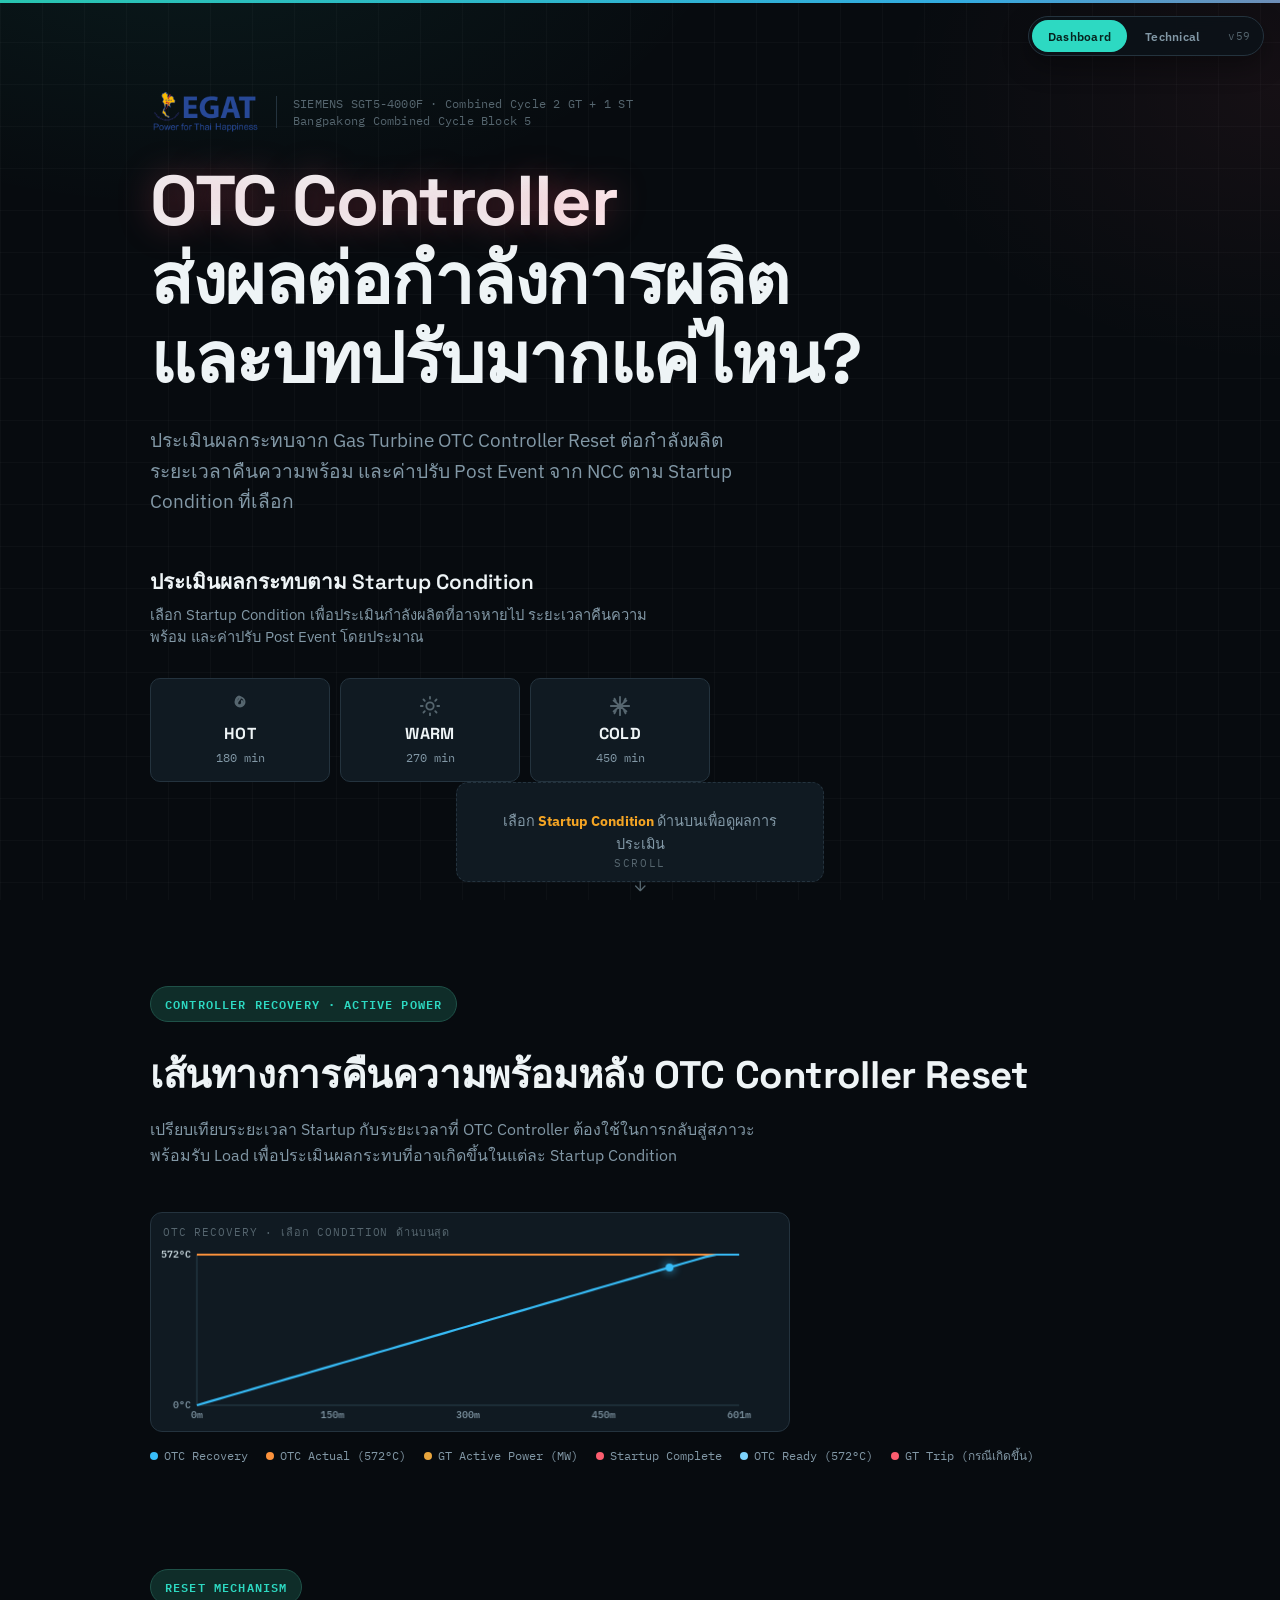
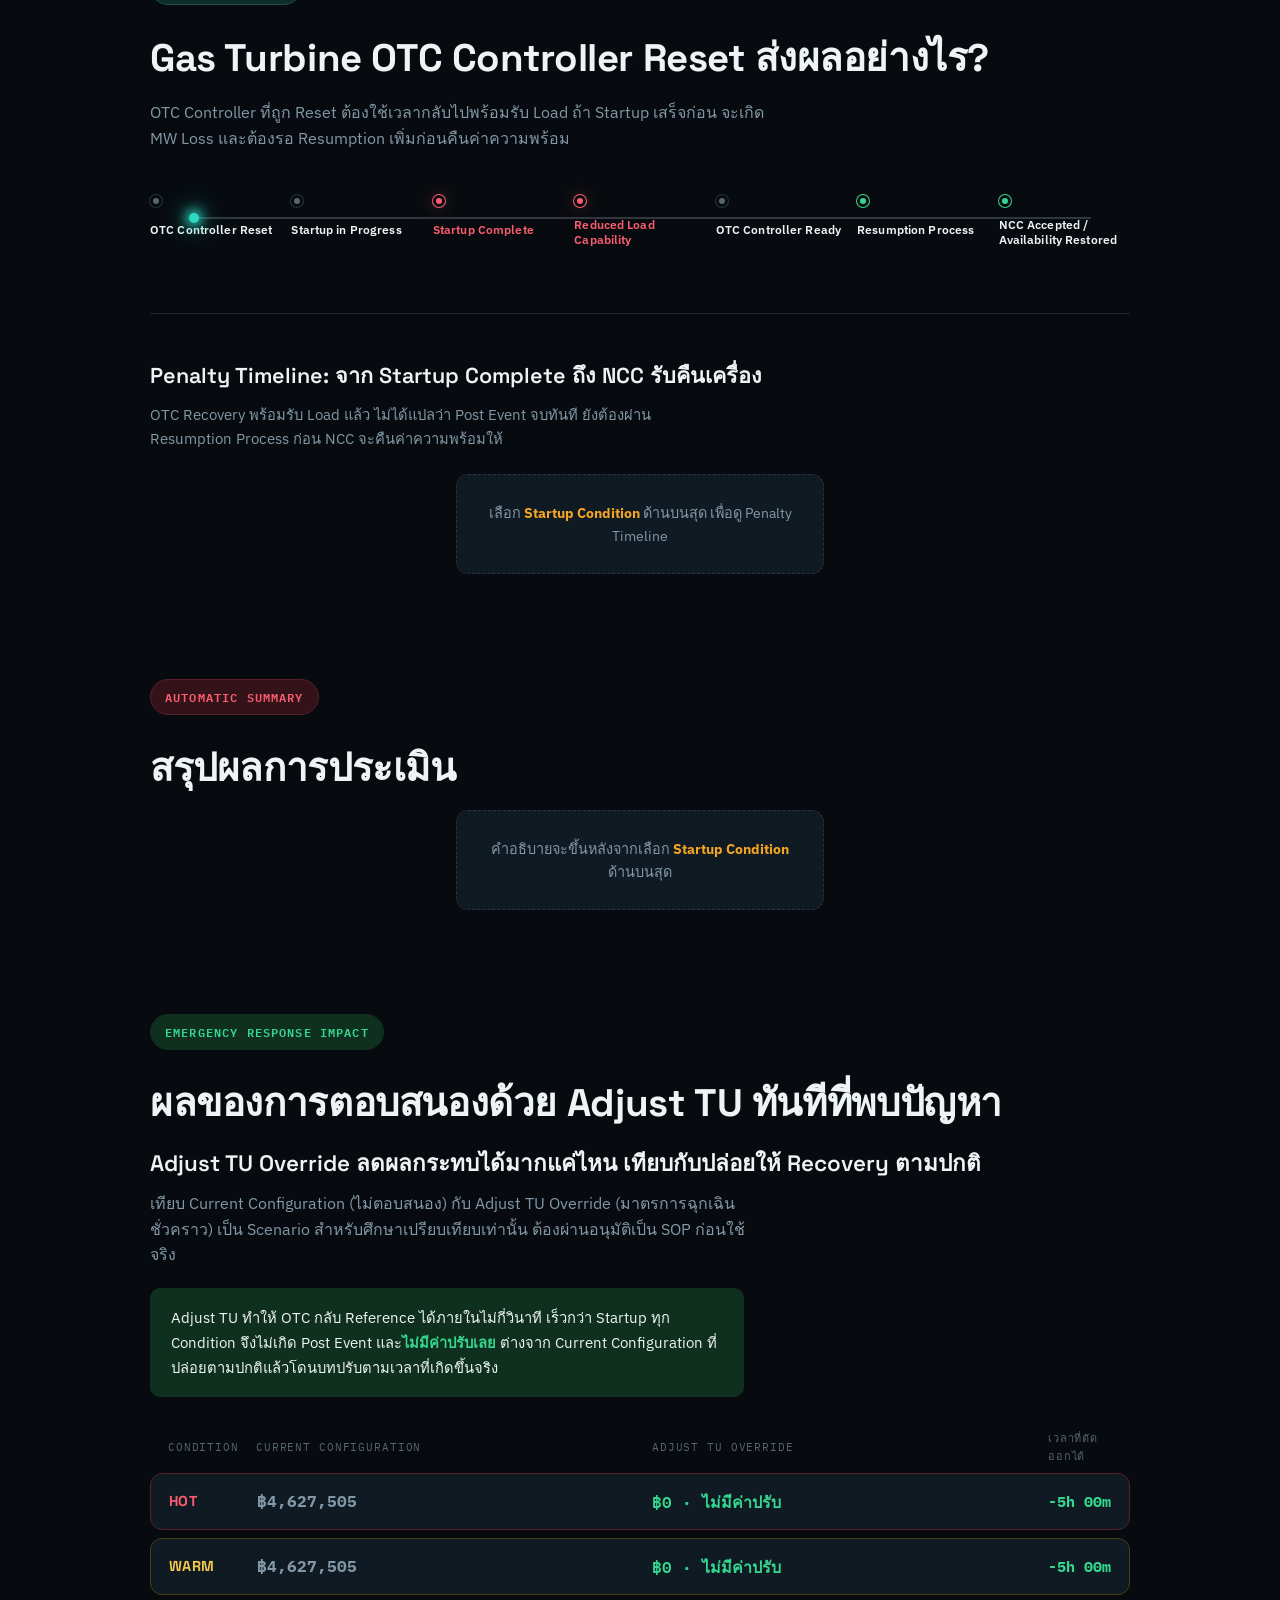
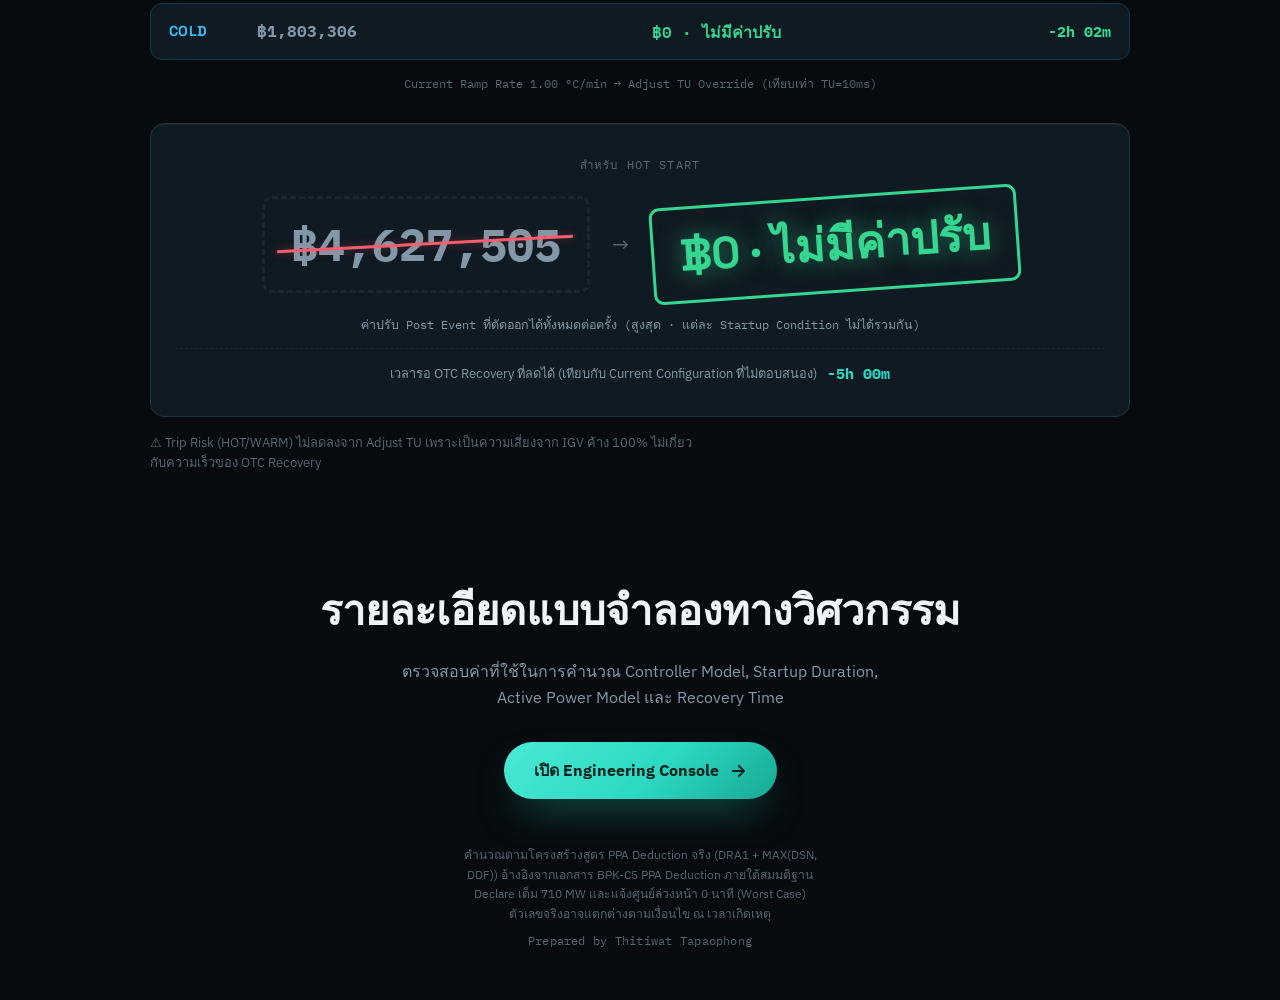
==== commit d462dac5: "Add files via upload" ====
--- a/preview.html
+++ b/preview.html
@@ -1941,7 +1941,7 @@
     <nav class="view-switch">
       <button type="button" data-view="executive" class="active">Dashboard</button>
       <button type="button" data-view="technical">Technical</button>
-      <span class="app-version" id="appVersion">v58</span>
+      <span class="app-version" id="appVersion">v59</span>
     </nav>
 
     <div class="sticky-summary" id="stickySummary">
@@ -2412,7 +2412,7 @@
     </div>
 
     <script>
-const APP_VERSION = "v58";
+const APP_VERSION = "v59";
 const TA_SECONDS = 0.008;
 
 /* ============================================================
@@ -3740,7 +3740,7 @@
 
     /* ---- Right axis: GT Active Power (MW) — คนละหน่วยกับแกนซ้าย ทำแกนแยกให้ชัด ---- */
     if (Boolean(execState.scenario)) {
-      const gtFullAxis = Math.max(1, GT_ILLUSTRATIVE_FULL);
+      const gtFullAxis = Math.max(1, appliedConfig.refActivePower);
       const powerAxisYFor = (mw) => pad.top + (1 - mw / gtFullAxis) * plotH;
 
       heroCtx.strokeStyle = hexToRgba(POWER_LINE_COLOR, 0.5);
@@ -3795,11 +3795,12 @@
         heroCtx.setLineDash([]);
       }
 
-      /* ---- GT Active Power (หน่วยเดียว): เต็ม 240 MW จนถึง Startup Complete แล้วลด 1 MW/min
-             จนกว่าจะ "ชน" เส้น OTC ที่ไต่ขึ้น (สัดส่วนเดียวกันบนกราฟ) แล้วไหลตามขึ้นไปจบที่ 240 พร้อม OTC ที่ 572°C
-             ถ้าลงถึง 0 ก่อนจะชนกัน ให้ค้างที่ 0 = GT Trip ---- */
-      const gtFull = GT_ILLUSTRATIVE_FULL;
-      const declineRate = GT_ILLUSTRATIVE_DECLINE_RATE;
+      /* ---- GT Active Power (สเกลจริงตรงกับ Result Card): เต็ม 710 MW จนถึง Startup Complete แล้วลด
+             จนกว่าจะ "ชน" เส้น OTC ที่ไต่ขึ้น (สัดส่วนเดียวกันบนกราฟ) แล้วไหลตามขึ้นไปจบที่ 710 พร้อม OTC ที่ 572°C
+             ถ้าลงถึง Floor จริงก่อนจะชนกัน ให้ค้างที่ Floor = GT Trip (เฉพาะ HOT/WARM) ---- */
+      const gtFull = appliedConfig.refActivePower;
+      const floorMw = r.predictedPower;
+      const declineRate = GT_ILLUSTRATIVE_DECLINE_RATE * ((gtFull - floorMw) / GT_ILLUSTRATIVE_FULL);
       const powerYFor = (mw) => pad.top + (1 - mw / gtFull) * plotH;
 
       let crossed = false;
@@ -3814,21 +3815,21 @@
         if (min < duration) {
           mw = gtFull;
         } else if (tripped) {
-          mw = 0;
+          mw = floorMw;
         } else if (crossed) {
           const tempNow = Math.min(curveReferenceY, curveResetY + curveRate * min);
-          mw = gtFull * (tempNow / curveReferenceY);
+          mw = floorMw + (gtFull - floorMw) * (tempNow / curveReferenceY);
         } else {
-          const decline = Math.max(0, gtFull - (min - duration) * declineRate);
+          const decline = Math.max(floorMw, gtFull - (min - duration) * declineRate);
           const tempNow = Math.min(curveReferenceY, curveResetY + curveRate * min);
-          const tracked = gtFull * (tempNow / curveReferenceY);
+          const tracked = floorMw + (gtFull - floorMw) * (tempNow / curveReferenceY);
           if (tracked >= decline) {
             crossed = true;
             mw = tracked;
-          } else if (decline <= 0 && tripEligible) {
+          } else if (decline <= floorMw && tripEligible) {
             tripped = true;
             tripMinX = min;
-            mw = 0;
+            mw = floorMw;
           } else {
             mw = decline;
           }
@@ -3852,8 +3853,8 @@
 
       if (tripped && tripMinX !== null) {
         heroCtx.beginPath();
-        heroCtx.moveTo(xFor(tripMinX), powerYFor(0));
-        heroCtx.lineTo(xFor(totalMin), powerYFor(0));
+        heroCtx.moveTo(xFor(tripMinX), powerYFor(floorMw));
+        heroCtx.lineTo(xFor(totalMin), powerYFor(floorMw));
         heroCtx.strokeStyle = "#fb5d6f";
         heroCtx.lineWidth = 2.4;
         heroCtx.stroke();
@@ -3865,7 +3866,7 @@
         const tripLabelX = clamp(xFor(tripMinX) + 6 + tripLabelWidth / 2, pad.left + tripLabelWidth / 2 + 2, w - pad.right - tripLabelWidth / 2 - 2);
         heroCtx.textAlign = "center";
         heroCtx.textBaseline = "alphabetic";
-        heroCtx.fillText(tripLabel, tripLabelX, powerYFor(0) - 6);
+        heroCtx.fillText(tripLabel, tripLabelX, powerYFor(floorMw) - 6);
         heroCtx.textBaseline = "middle";
       }
 
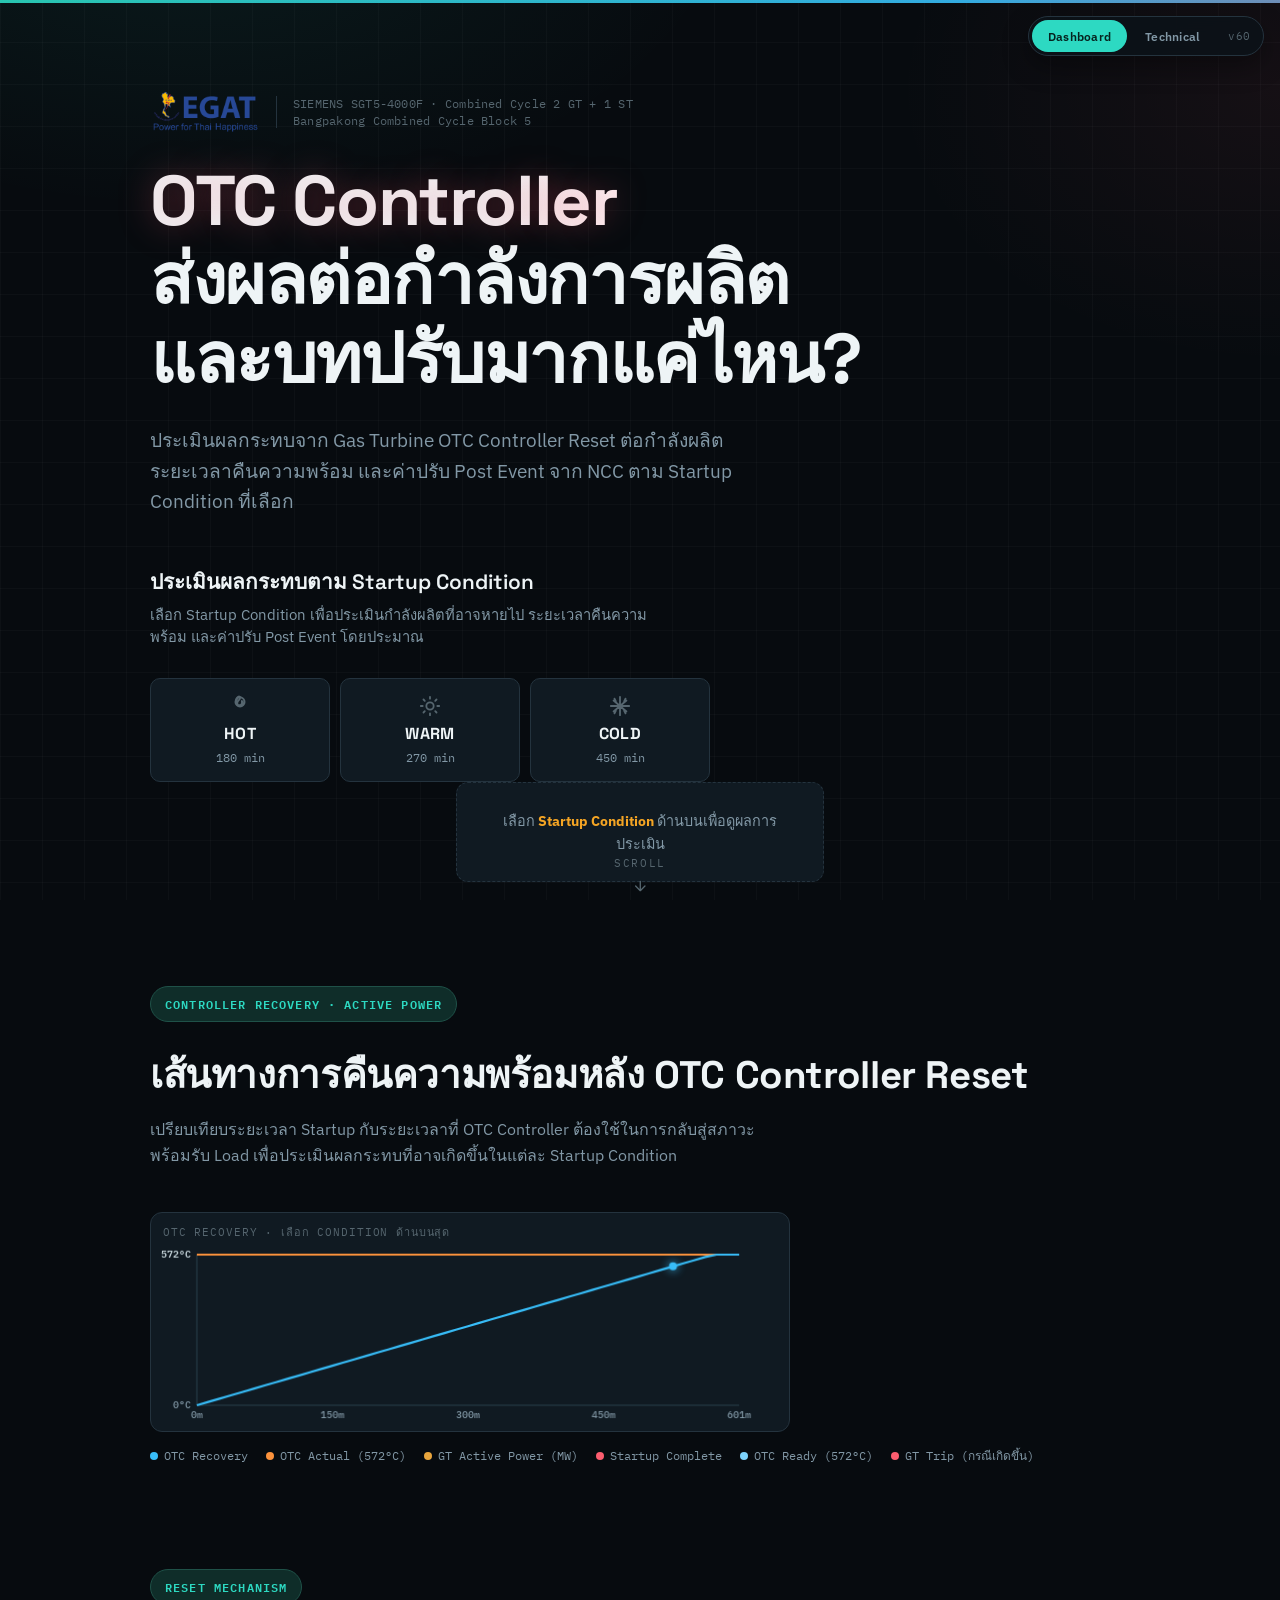
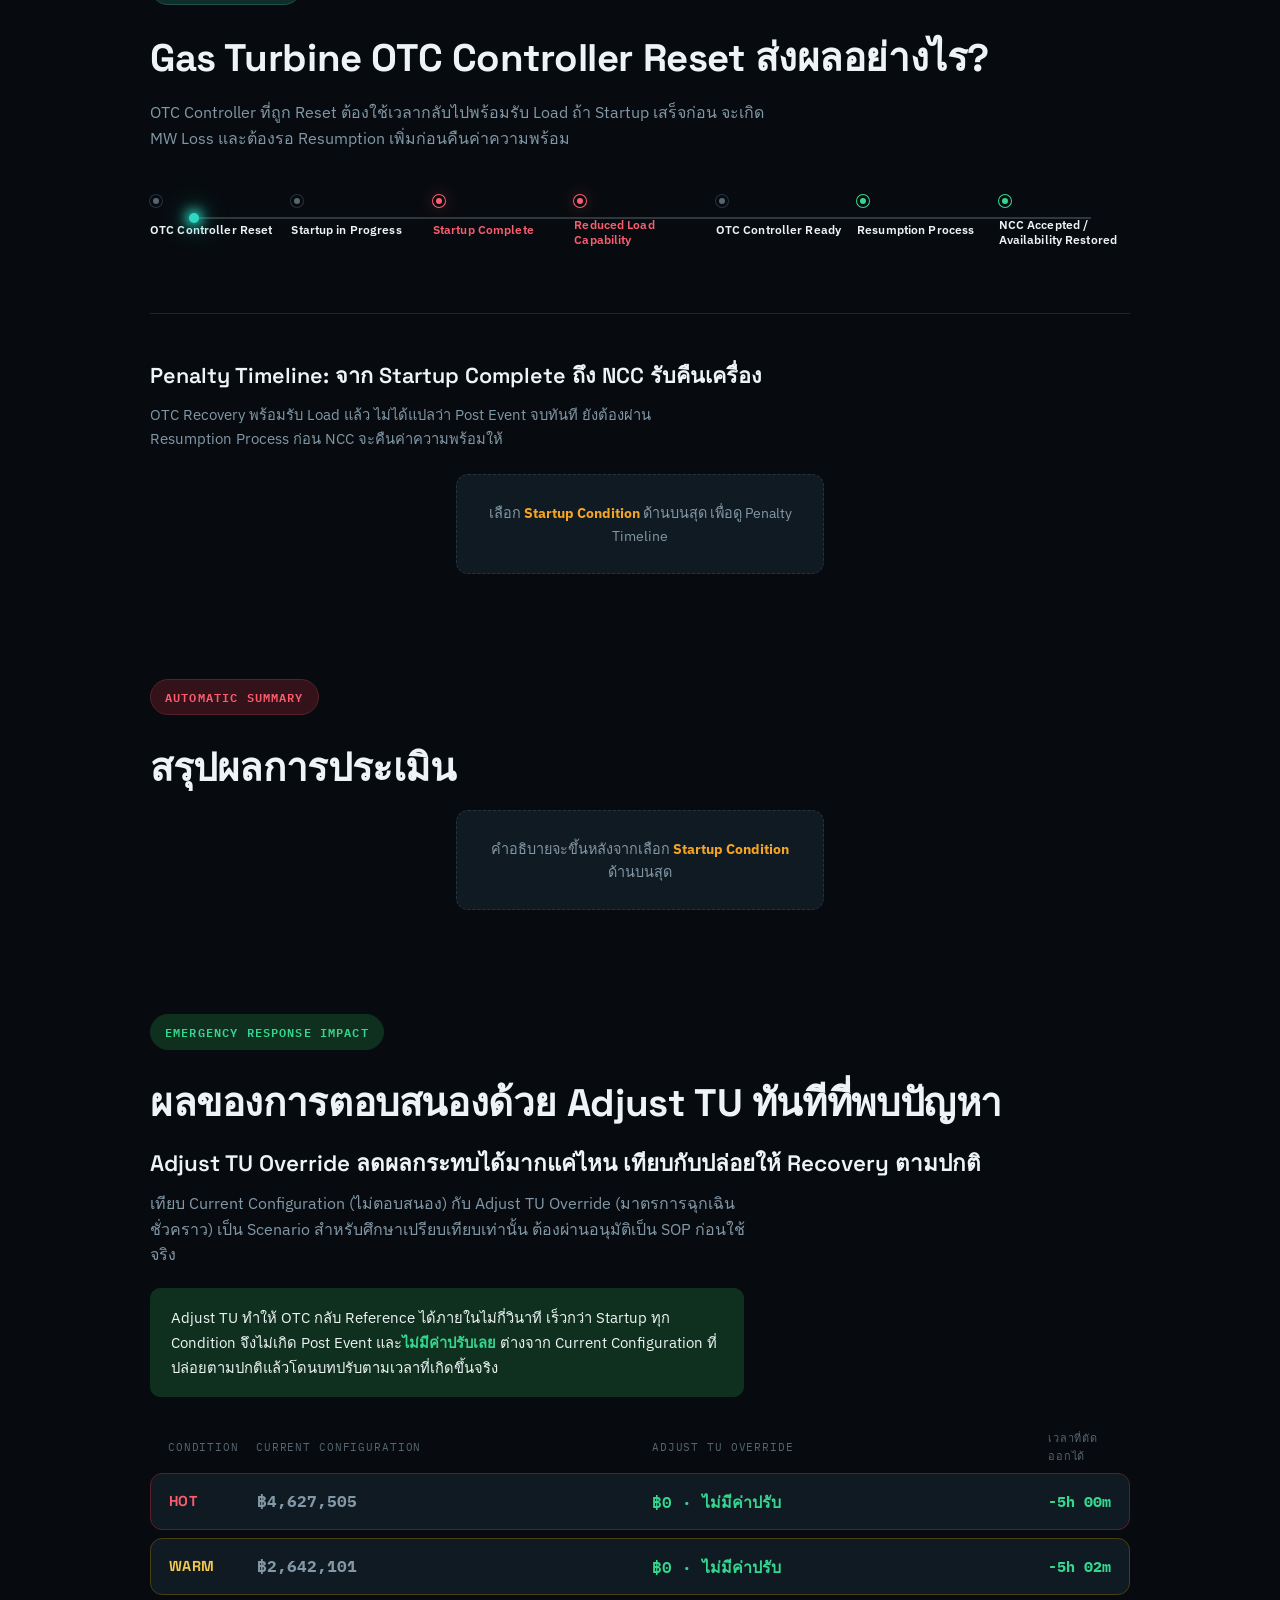
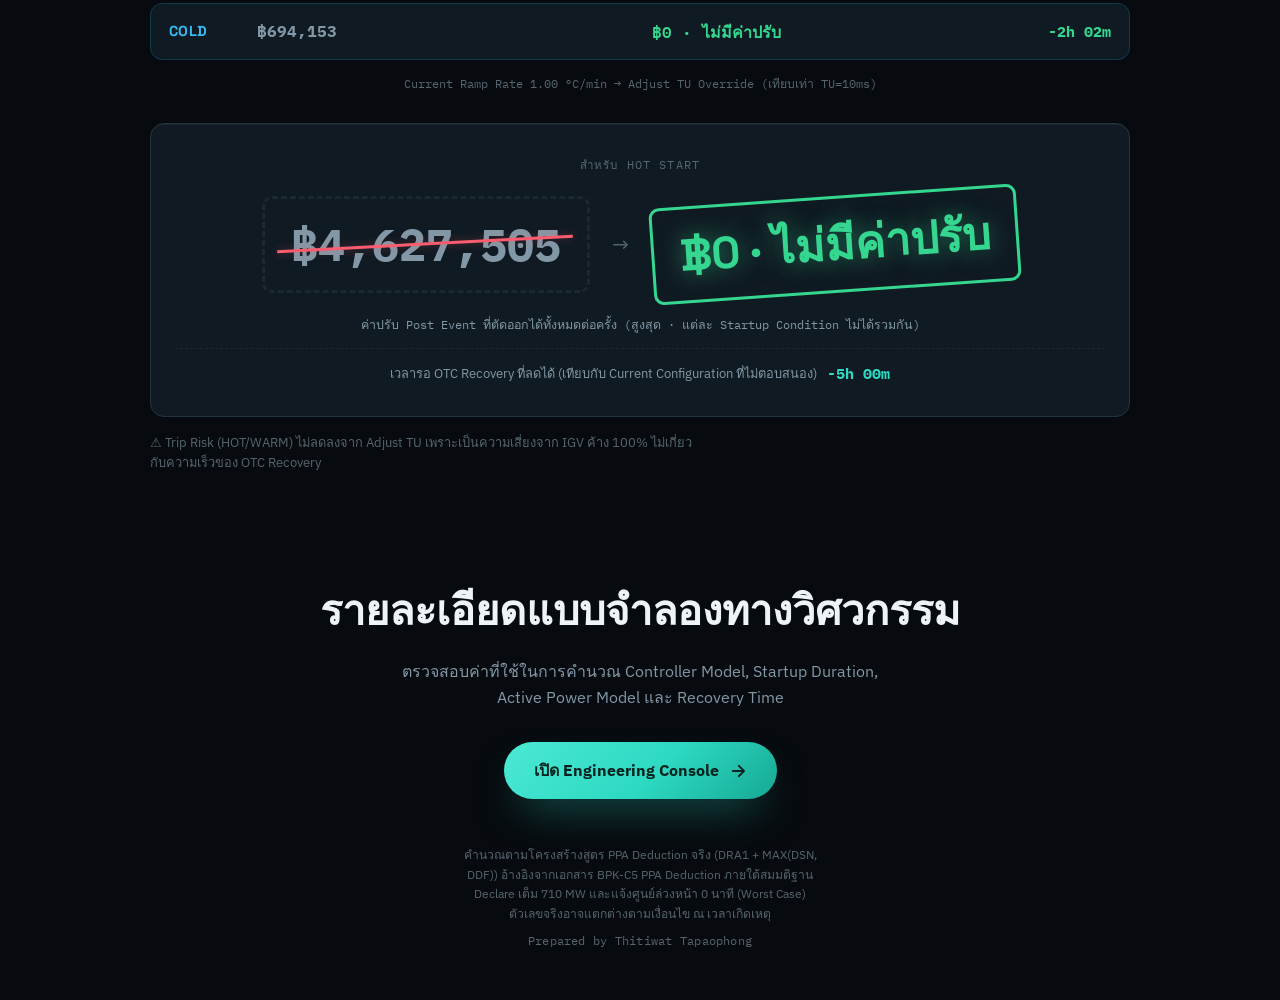
==== commit 0a6c437f: "Add files via upload" ====
--- a/preview.html
+++ b/preview.html
@@ -1941,7 +1941,7 @@
     <nav class="view-switch">
       <button type="button" data-view="executive" class="active">Dashboard</button>
       <button type="button" data-view="technical">Technical</button>
-      <span class="app-version" id="appVersion">v59</span>
+      <span class="app-version" id="appVersion">v60</span>
     </nav>
 
     <div class="sticky-summary" id="stickySummary">
@@ -2412,7 +2412,7 @@
     </div>
 
     <script>
-const APP_VERSION = "v59";
+const APP_VERSION = "v60";
 const TA_SECONDS = 0.008;
 
 /* ============================================================
@@ -3163,8 +3163,6 @@
 const AXIS_LABEL_COLOR = "#8298a6";
 const AXIS_LINE_COLOR = "#28414d";
 const POWER_LINE_COLOR = "#e8a53d";
-const GT_ILLUSTRATIVE_FULL = 240; // สเกลภาพประกอบของกราฟ Hero Chart เท่านั้น ไม่ผูกกับตัวเลขค่าปรับจริง
-const GT_ILLUSTRATIVE_DECLINE_RATE = 1;
 const RESTORATION_LINE_COLOR = "#7dd3fc";
 
 // ============================================================
@@ -3251,14 +3249,39 @@
 // HOT/WARM มีโอกาส Trip จาก Loss of Flame จริง (OTC กดลึกเกิน Trip Floor ทั้งคู่ตามข้อมูลจริง)
 // ฟังก์ชันนี้รวม Logic การสลับไปใช้ตัวเลข Trip Scenario (340 MW คงที่ + Restart/Resumption 9 ชม.คงที่)
 // เป็นค่าหลักสำหรับทุกจุดในแอปที่ต้องอ้างอิงผลลัพธ์ของ HOT/WARM ให้ตรงกันหมด
+const TRIP_THRESHOLD_MW = 450; // ถ้า MW ตกไปเจอ OTC Recovery ต่ำกว่านี้ = Trip จริง (ค่าที่ผู้ใช้กำหนดเอง)
+
 function computeScenarioWithTrip(sc, rampRateCPerMin, bacRate) {
   const r = computeScenario(appliedConfig[sc.durationKey], rampRateCPerMin, 0, bacRate);
-  const isHotWarm = sc.key === "hot" || sc.key === "warm";
-  const rawMwLoss = r.yGap * appliedConfig.mwLossFactor;
-  const maxRealisticLoss = Math.max(0, appliedConfig.refActivePower - appliedConfig.tripFloorMw);
-  const wouldHitFloor = rawMwLoss > maxRealisticLoss;
-  const willTrip = isHotWarm && wouldHitFloor;
-  if (!willTrip) return { ...r, willTrip };
+
+  // crossingMW = MW ณ จุดที่เส้น OTC Actual (ไหลลงจาก 572 ตอน Startup Complete) ไปเจอเส้น OTC Recovery (ไล่ขึ้นจาก 0)
+  // ใช้สูตรล้วนๆ ไม่เช็คชื่อ Condition — ถ้าจุดนี้ต่ำกว่า TRIP_THRESHOLD_MW ถือว่า Trip จริง
+  const crossingMW = appliedConfig.refActivePower - (appliedConfig.mwLossFactor * r.yGap) / 2;
+  const willTrip = r.postEventOccurred && crossingMW < TRIP_THRESHOLD_MW;
+
+  if (!willTrip) {
+    // ไม่ Trip: ใช้ MW ที่จุดชนกัน (crossingMW) เป็นค่าต่ำสุดจริงที่ใช้คิดทั้ง DRA1 และ DSN/DDF
+    // เวลา DRA1 = จาก Startup Complete จนถึง OTC Recovered (rawR.recoveryRemainingMin) + Resumption Auto 4 ชม.
+    const deviation = Math.max(0, appliedConfig.refActivePower - crossingMW);
+    const eventHours = r.postEventOccurred ? (r.recoveryRemainingMin / 60 + appliedConfig.resumptionHr) : 0;
+    const dra1Total = bacRate * deviation * PPA_WEIGHT * eventHours;
+    const draKy = bacRate * deviation * PPA_WEIGHT;
+    const dsn = deviation < PPA_DEVIATION_THRESHOLD_MW ? 0 : draKy * PPA_EH;
+    const ddf = r.postEventOccurred ? ddfStepFunction(deviation) * PPA_TIME_FACE : 0;
+    const thresholdPenalty = Math.max(dsn, ddf);
+    const estimatedPenalty = dra1Total + thresholdPenalty;
+    return {
+      ...r,
+      mwLoss: deviation,
+      predictedPower: crossingMW,
+      totalPenaltyDurationHr: eventHours,
+      estimatedPenalty,
+      dra1Total,
+      thresholdPenalty,
+      willTrip: false
+    };
+  }
+
   const tripR = computeTripScenario(bacRate);
   return {
     ...r,
@@ -3795,49 +3818,51 @@
         heroCtx.setLineDash([]);
       }
 
-      /* ---- GT Active Power (สเกลจริงตรงกับ Result Card): เต็ม 710 MW จนถึง Startup Complete แล้วลด
-             จนกว่าจะ "ชน" เส้น OTC ที่ไต่ขึ้น (สัดส่วนเดียวกันบนกราฟ) แล้วไหลตามขึ้นไปจบที่ 710 พร้อม OTC ที่ 572°C
-             ถ้าลงถึง Floor จริงก่อนจะชนกัน ให้ค้างที่ Floor = GT Trip (เฉพาะ HOT/WARM) ---- */
+      /* ---- GT Active Power: ใช้ค่า r (จาก computeScenarioWithTrip) ตรงๆ — สูตรเดียวกับ Result Card เป๊ะ
+             ไม่มีทางเพี้ยนจากกัน เพราะไม่คำนวณแยกอีกต่อไป
+             Trip: ไหลลง 710->450 (จุด Trip จริง) แล้วดิ่งไป 340 ค้างจนครบ 9 ชม. แล้วกลับ 710
+             ไม่ Trip: ไหลลง 710->crossingMW (ตรงจุดที่ชนกับ OTC Recovery) แล้วไล่ขึ้นตาม Recovery กลับ 710 ---- */
       const gtFull = appliedConfig.refActivePower;
-      const floorMw = r.predictedPower;
-      const declineRate = GT_ILLUSTRATIVE_DECLINE_RATE * ((gtFull - floorMw) / GT_ILLUSTRATIVE_FULL);
+      const declineRate = curveRate * appliedConfig.mwLossFactor; // ตกตามสูตรจริง: Gap(°C/min) x mwLossFactor = MW/min
       const powerYFor = (mw) => pad.top + (1 - mw / gtFull) * plotH;
-
-      let crossed = false;
-      let tripped = false;
+      const powerPoints = [];
       let tripMinX = null;
-      const powerPoints = [];
-      const tripEligible = sc.key === "hot" || sc.key === "warm"; // COLD ไม่มีทาง Trip ตามสูตรจริง ต้องกันไว้ในกราฟด้วย
-
-      for (let i = 0; i <= steps; i += 1) {
-        const min = (totalMin / steps) * i;
-        let mw;
-        if (min < duration) {
-          mw = gtFull;
-        } else if (tripped) {
-          mw = floorMw;
-        } else if (crossed) {
-          const tempNow = Math.min(curveReferenceY, curveResetY + curveRate * min);
-          mw = floorMw + (gtFull - floorMw) * (tempNow / curveReferenceY);
-        } else {
-          const decline = Math.max(floorMw, gtFull - (min - duration) * declineRate);
-          const tempNow = Math.min(curveReferenceY, curveResetY + curveRate * min);
-          const tracked = floorMw + (gtFull - floorMw) * (tempNow / curveReferenceY);
-          if (tracked >= decline) {
-            crossed = true;
-            mw = tracked;
-          } else if (decline <= floorMw && tripEligible) {
-            tripped = true;
-            tripMinX = min;
-            mw = floorMw;
-          } else {
-            mw = decline;
-          }
+      let tripEndX = null;
+
+      if (r.willTrip) {
+        tripMinX = Math.min(totalMin, duration + (gtFull - TRIP_THRESHOLD_MW) / declineRate);
+        tripEndX = Math.min(totalMin, duration + r.totalPenaltyDurationHr * 60);
+        for (let i = 0; i <= steps; i += 1) {
+          const min = (totalMin / steps) * i;
+          let mw;
+          if (min < duration) mw = gtFull;
+          else if (min < tripMinX) mw = gtFull - declineRate * (min - duration);
+          else if (min < tripEndX) mw = r.predictedPower;
+          else mw = gtFull;
+          powerPoints.push({ min, mw });
         }
-        powerPoints.push({ min, mw });
+      } else if (r.postEventOccurred) {
+        const crossMin = Math.min(totalMin, duration + (gtFull - r.predictedPower) / declineRate);
+        for (let i = 0; i <= steps; i += 1) {
+          const min = (totalMin / steps) * i;
+          let mw;
+          if (min < duration) mw = gtFull;
+          else if (min < crossMin) mw = gtFull - declineRate * (min - duration);
+          else if (min < recoveryCompleteMin) {
+            mw = r.predictedPower + (gtFull - r.predictedPower) * ((min - crossMin) / Math.max(0.001, recoveryCompleteMin - crossMin));
+          } else mw = gtFull;
+          powerPoints.push({ min, mw });
+        }
+      } else {
+        for (let i = 0; i <= steps; i += 1) {
+          powerPoints.push({ min: (totalMin / steps) * i, mw: gtFull });
+        }
       }
 
       heroChartMeta.powerPoints = powerPoints;
+      heroChartMeta.willTrip = r.willTrip;
+      heroChartMeta.tripMinX = tripMinX;
+      heroChartMeta.tripEndX = tripEndX;
       heroChartMeta.gtFull = gtFull;
 
       heroCtx.beginPath();
@@ -3851,10 +3876,10 @@
       heroCtx.lineWidth = 2;
       heroCtx.stroke();
 
-      if (tripped && tripMinX !== null) {
+      if (r.willTrip && tripMinX !== null) {
         heroCtx.beginPath();
-        heroCtx.moveTo(xFor(tripMinX), powerYFor(floorMw));
-        heroCtx.lineTo(xFor(totalMin), powerYFor(floorMw));
+        heroCtx.moveTo(xFor(tripMinX), powerYFor(r.predictedPower));
+        heroCtx.lineTo(xFor(tripEndX), powerYFor(r.predictedPower));
         heroCtx.strokeStyle = "#fb5d6f";
         heroCtx.lineWidth = 2.4;
         heroCtx.stroke();
@@ -3866,7 +3891,7 @@
         const tripLabelX = clamp(xFor(tripMinX) + 6 + tripLabelWidth / 2, pad.left + tripLabelWidth / 2 + 2, w - pad.right - tripLabelWidth / 2 - 2);
         heroCtx.textAlign = "center";
         heroCtx.textBaseline = "alphabetic";
-        heroCtx.fillText(tripLabel, tripLabelX, powerYFor(floorMw) - 6);
+        heroCtx.fillText(tripLabel, tripLabelX, powerYFor(r.predictedPower) - 6);
         heroCtx.textBaseline = "middle";
       }
 
@@ -3997,7 +4022,7 @@
       if (d < nearestDist) { nearest = p; nearestDist = d; }
     });
     gtPower = nearest.mw;
-    tripped = gtPower <= 0.05;
+    tripped = Boolean(heroChartMeta.willTrip) && min >= heroChartMeta.tripMinX && min < heroChartMeta.tripEndX;
   }
   return { otcTemp, otcActual, gtPower, tripped };
 }
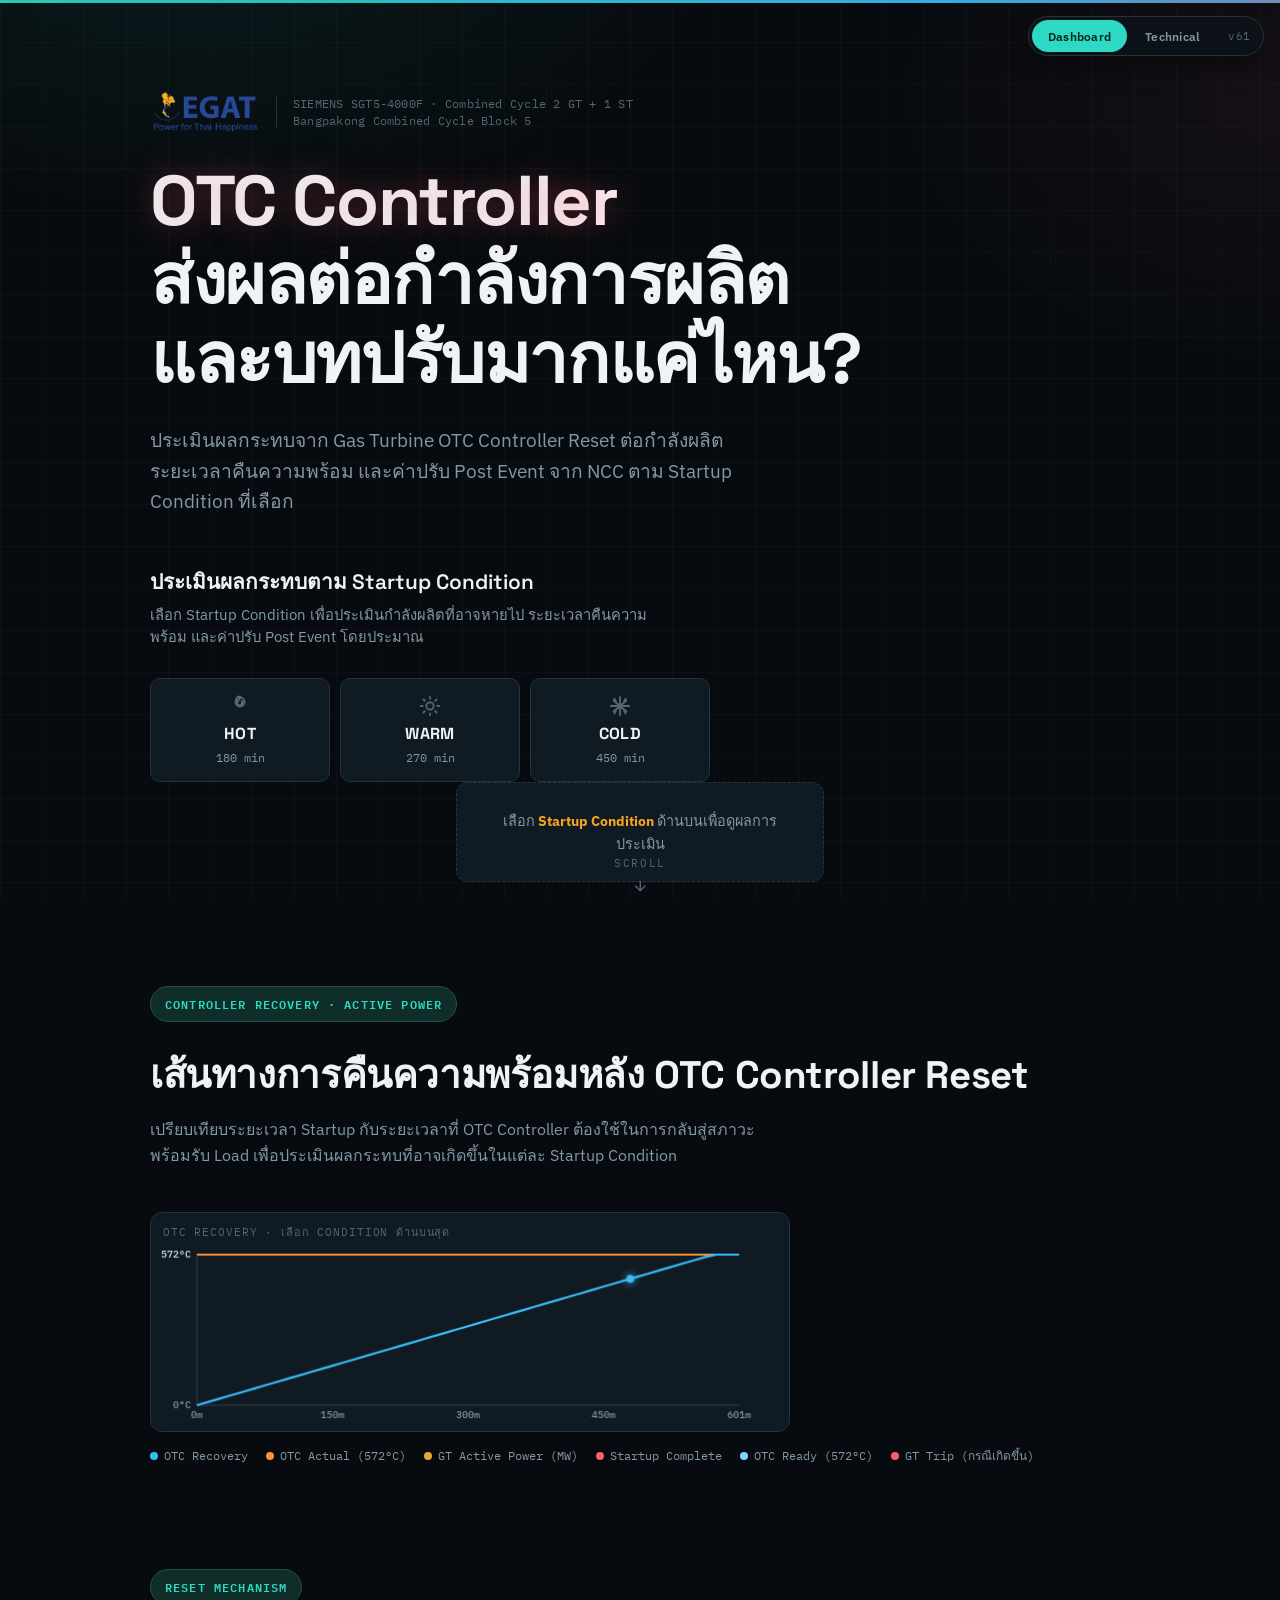
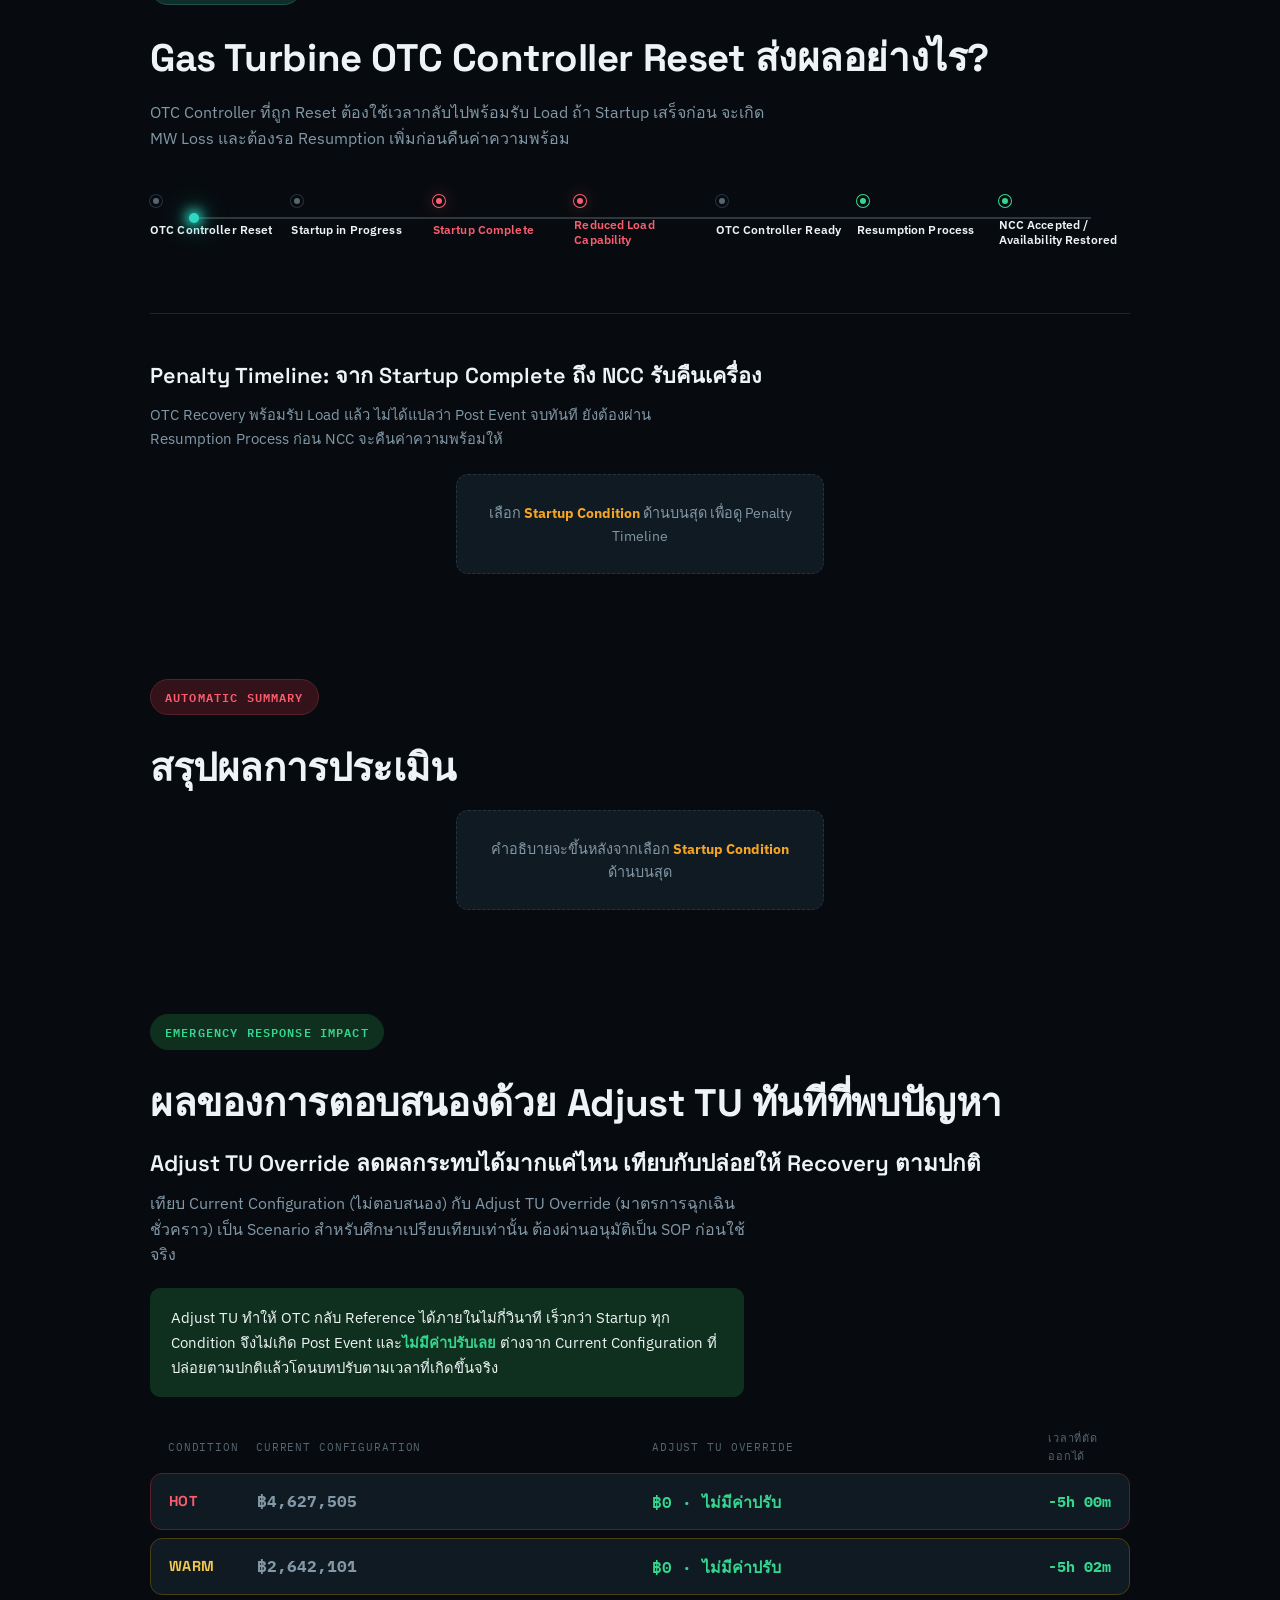
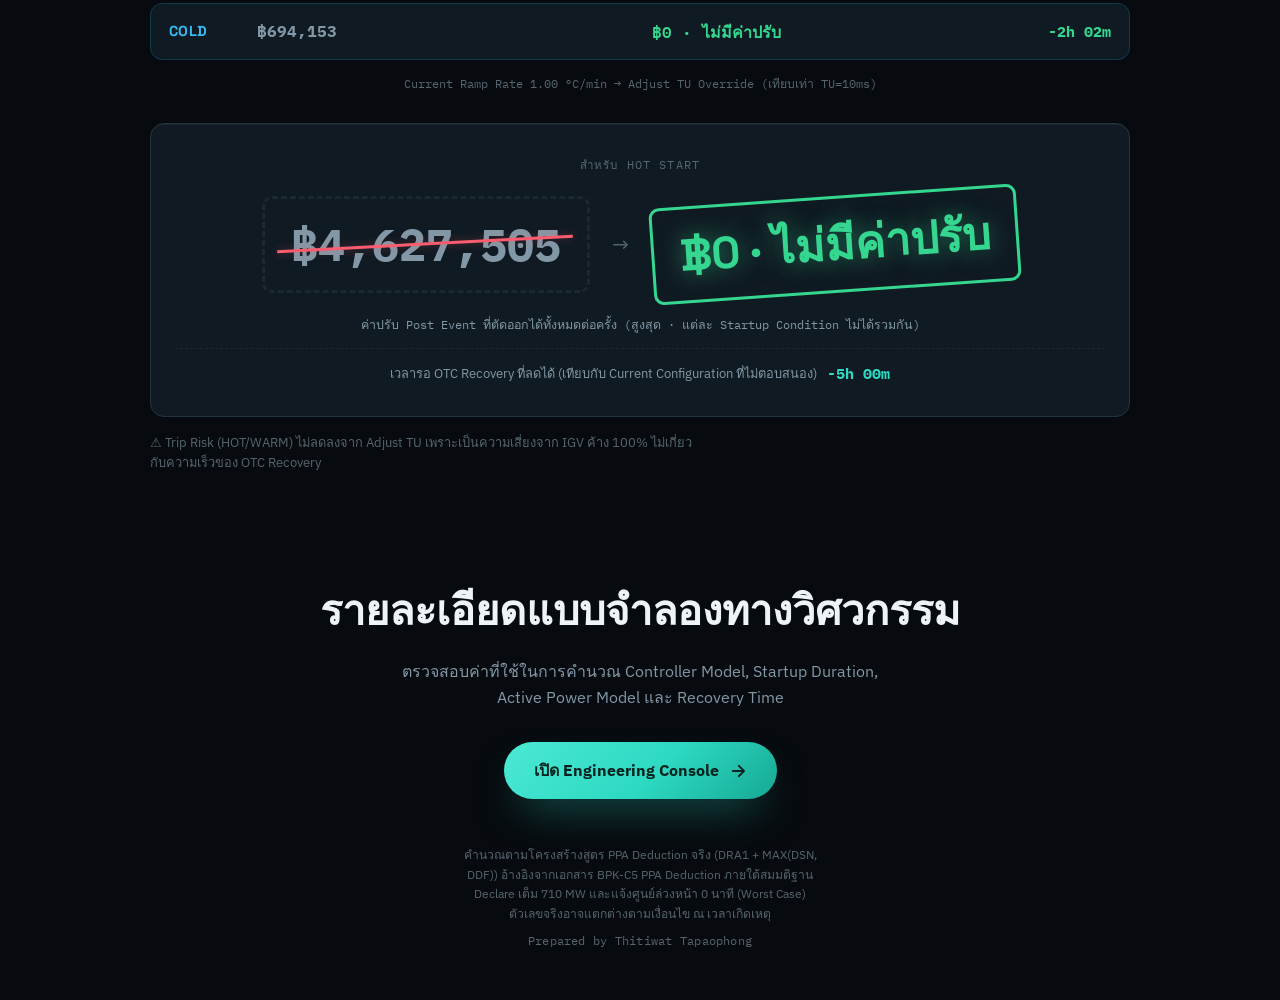
==== commit ef8a2925: "Add files via upload" ====
--- a/preview.html
+++ b/preview.html
@@ -520,6 +520,8 @@
   animation: tripBadgePulse 1.6s ease-in-out infinite;
 }
 
+.trip-badge[hidden] { display: none; }
+
 @keyframes tripBadgePulse {
   0%, 100% { box-shadow: 0 0 0 0 rgba(251, 93, 111, 0.4); }
   50% { box-shadow: 0 0 0 5px rgba(251, 93, 111, 0); }
@@ -1941,7 +1943,7 @@
     <nav class="view-switch">
       <button type="button" data-view="executive" class="active">Dashboard</button>
       <button type="button" data-view="technical">Technical</button>
-      <span class="app-version" id="appVersion">v60</span>
+      <span class="app-version" id="appVersion">v61</span>
     </nav>
 
     <div class="sticky-summary" id="stickySummary">
@@ -2412,7 +2414,7 @@
     </div>
 
     <script>
-const APP_VERSION = "v60";
+const APP_VERSION = "v61";
 const TA_SECONDS = 0.008;
 
 /* ============================================================
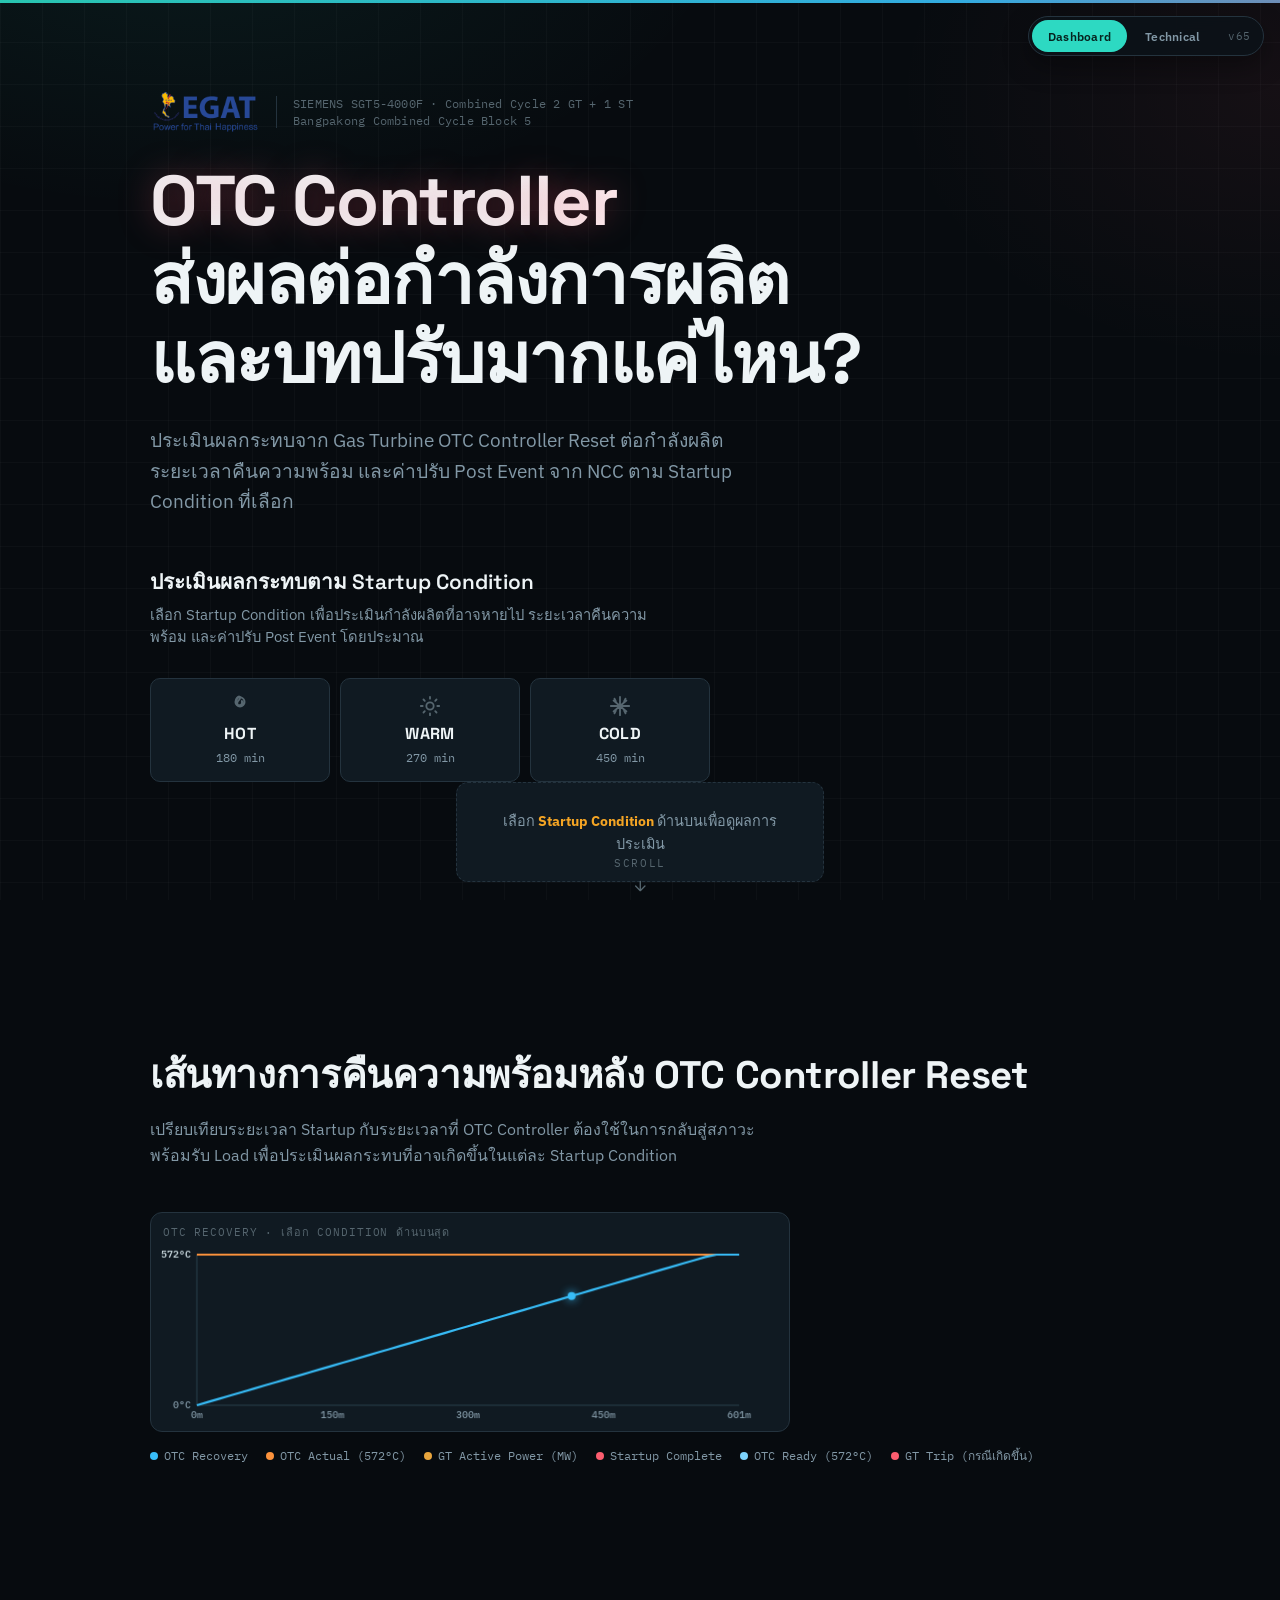
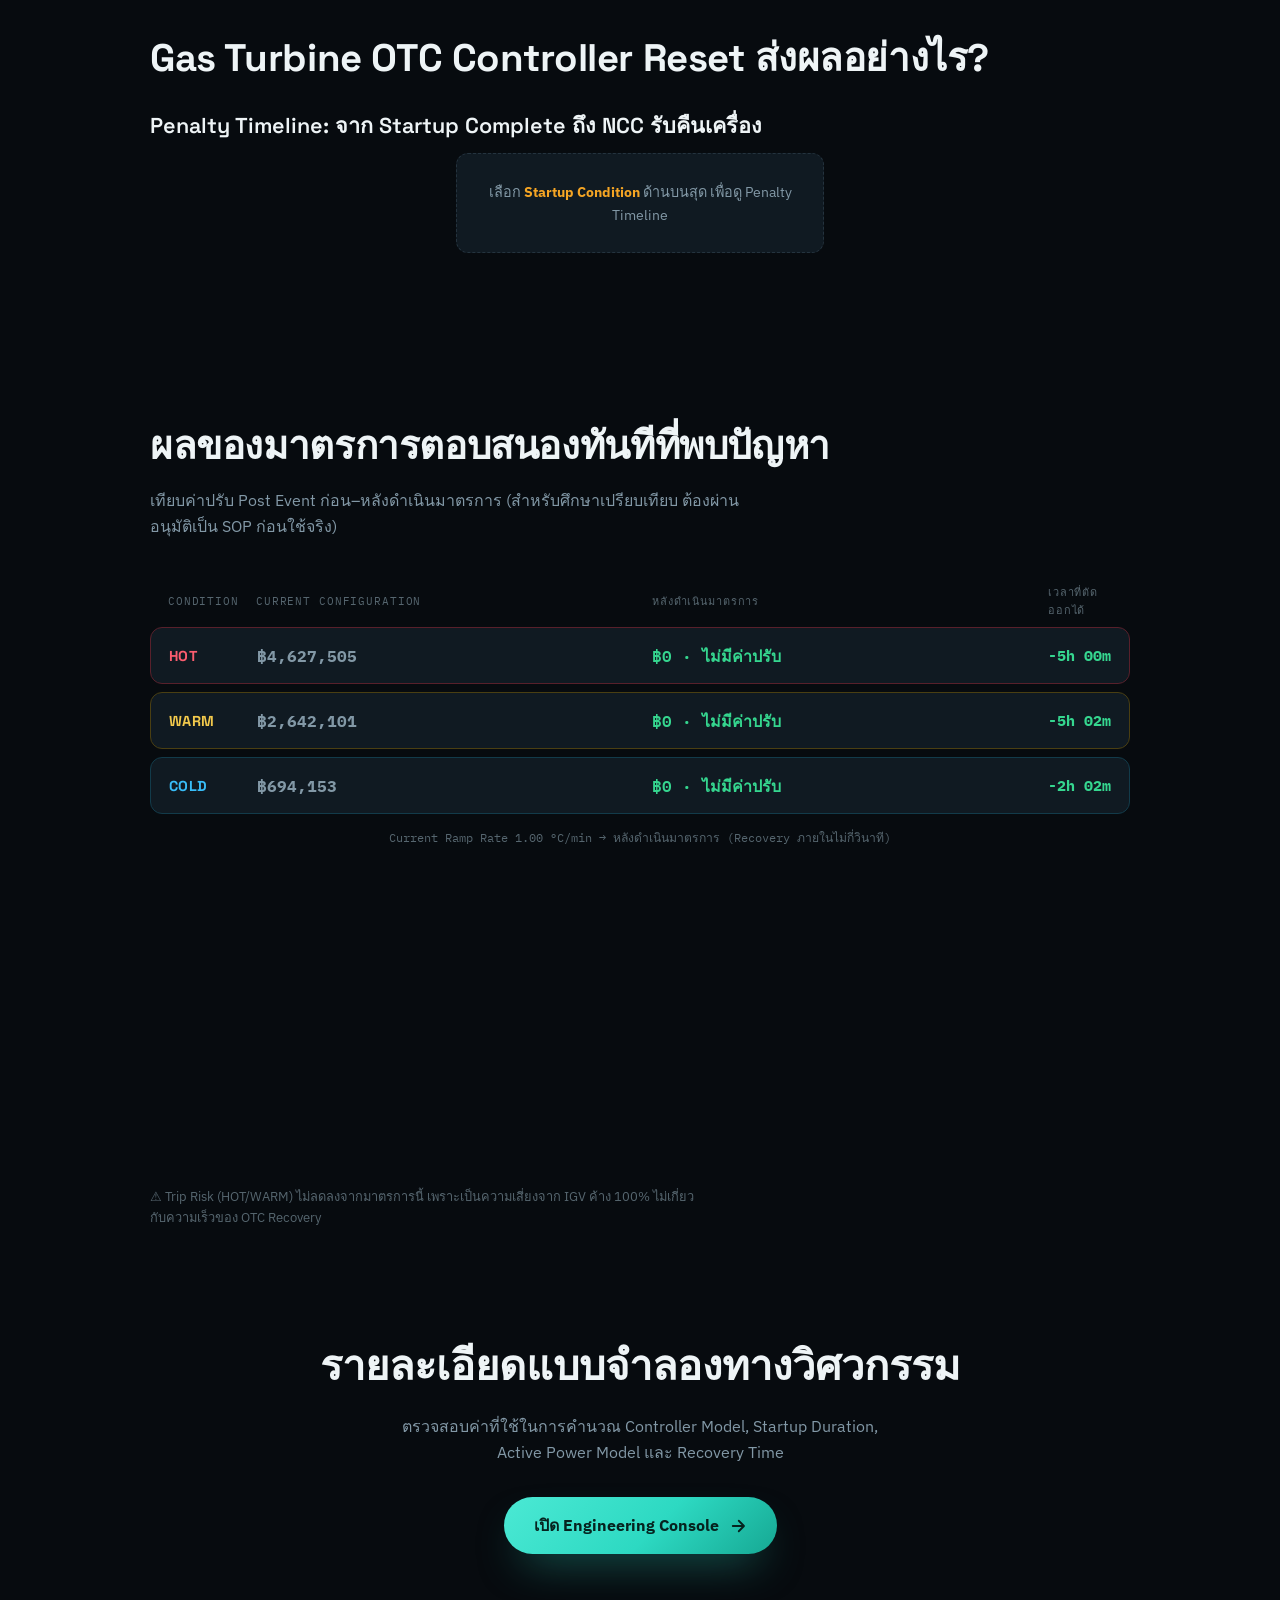
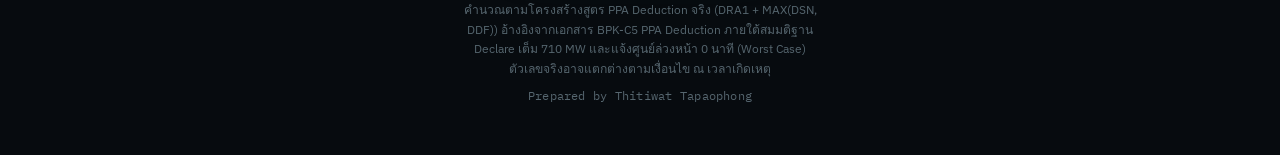
==== commit 0f5dc3fe: "Add files via upload" ====
--- a/preview.html
+++ b/preview.html
@@ -592,57 +592,6 @@
 .result-card[data-condition="cold"] .result-tag { color: var(--cold); }
 .result-card[data-condition="cold"] .result-item.highlight strong { color: var(--cold); }
 
-.detail-toggle {
-  margin-top: 18px;
-  width: 100%;
-  display: flex;
-  align-items: center;
-  justify-content: center;
-  gap: 8px;
-  padding: 10px;
-  border: 1px dashed var(--line);
-  border-radius: 8px;
-  background: none;
-  color: var(--muted);
-  font-family: var(--font-mono);
-  font-size: 0.8rem;
-  cursor: pointer;
-  transition: color 0.2s, border-color 0.2s;
-}
-
-.detail-toggle:hover { color: var(--ink); border-color: var(--muted-dim); }
-.detail-toggle svg { transition: transform 0.25s ease; }
-.detail-toggle.open svg { transform: rotate(180deg); }
-
-.detail-panel {
-  margin-top: 12px;
-  padding: 14px 16px;
-  border-radius: 8px;
-  background: var(--panel-soft);
-  border: 1px solid var(--line-soft);
-}
-
-.detail-item {
-  display: flex;
-  align-items: baseline;
-  justify-content: space-between;
-  padding: 7px 0;
-  font-size: 0.8rem;
-  color: var(--muted);
-  border-top: 1px dashed var(--line-soft);
-}
-
-.detail-item.detail-divider { border-top: 1px solid var(--line); margin-top: 6px; padding-top: 12px; }
-.detail-item.detail-divider strong, .detail-item.detail-divider + .detail-item strong { color: var(--rose); }
-
-.detail-item:first-child { border-top: none; }
-
-.detail-item strong {
-  font-family: var(--font-mono);
-  color: var(--ink);
-  font-variant-numeric: tabular-nums;
-}
-
 .trip-risk-wrap {
   margin-top: 18px;
   padding: 16px 20px;
@@ -665,18 +614,6 @@
   font-size: 0.8rem;
   line-height: 1.6;
   max-width: 68ch;
-}
-
-.narrative-text {
-  max-width: 68ch;
-  color: var(--ink);
-  font-size: 1rem;
-  line-height: 1.8;
-  padding: 20px 22px;
-  border-left: 3px solid var(--teal);
-  background: var(--panel-soft);
-  border-radius: 8px;
-  white-space: pre-line;
 }
 
 .locked-prompt {
@@ -859,14 +796,6 @@
   margin-bottom: 12px;
 }
 
-.section-subhead {
-  font-family: var(--font-display);
-  font-weight: 600;
-  font-size: clamp(1.1rem, 2vw, 1.4rem);
-  color: var(--ink);
-  margin-bottom: 10px;
-}
-
 .section-lede {
   color: var(--muted);
   max-width: 62ch;
@@ -875,159 +804,10 @@
   font-size: 1rem;
 }
 
-.force-tu-explainer {
-  color: var(--ink);
-  max-width: 66ch;
-  line-height: 1.7;
-  margin-top: -24px;
-  margin-bottom: 32px;
-  padding: 16px 20px;
-  border-radius: 10px;
-  border: 1px solid var(--mw-dim);
-  background: var(--mw-dim);
-  font-size: 0.92rem;
-}
-
-.force-tu-explainer strong { color: var(--mw); }
-
-.mech-track {
-  position: relative;
-  display: grid;
-  grid-template-columns: repeat(7, minmax(0, 1fr));
-  gap: 10px;
-}
-
-.mech-track::before {
-  content: "";
-  position: absolute;
-  top: 22px;
-  left: 4%;
-  right: 4%;
-  height: 2px;
-  background: var(--muted-dim);
-  opacity: 0.5;
-}
-
-.mech-track::after {
-  content: "";
-  position: absolute;
-  top: 18px;
-  left: 4%;
-  width: 10px;
-  height: 10px;
-  border-radius: 50%;
-  background: var(--teal);
-  box-shadow: 0 0 12px 3px var(--teal), 0 0 24px 6px rgba(45, 217, 194, 0.35);
-  animation: mechFlow 5s linear infinite;
-  pointer-events: none;
-}
-
-@keyframes mechFlow {
-  0% { left: 4%; opacity: 0; }
-  8% { opacity: 1; }
-  92% { opacity: 1; }
-  100% { left: 96%; opacity: 0; }
-}
-
-.mech-step {
-  position: relative;
-  display: grid;
-  gap: 10px;
-  justify-items: start;
-  opacity: 0;
-  transform: translateY(14px);
-  transition: opacity 0.6s ease, transform 0.6s ease;
-  cursor: pointer;
-  border-radius: 8px;
-}
-
-.mech-step:focus-visible {
-  outline: 2px solid var(--teal);
-  outline-offset: 4px;
-}
-
-.mech-step.in-view { opacity: 1; transform: translateY(0); }
-
-.mech-step:nth-child(1) { transition-delay: 0s; }
-.mech-step:nth-child(2) { transition-delay: 0.08s; }
-.mech-step:nth-child(3) { transition-delay: 0.16s; }
-.mech-step:nth-child(4) { transition-delay: 0.24s; }
-.mech-step:nth-child(5) { transition-delay: 0.32s; }
-.mech-step:nth-child(6) { transition-delay: 0.4s; }
-.mech-step:nth-child(7) { transition-delay: 0.48s; }
-
-.mech-dot {
-  width: 12px;
-  height: 12px;
-  border-radius: 50%;
-  background: var(--muted-dim);
-  border: 3px solid var(--bg-950);
-  box-shadow: 0 0 0 1px var(--line);
-  transition: transform 0.25s ease, box-shadow 0.25s ease;
-}
-
-.mech-step:hover .mech-dot,
-.mech-step.active .mech-dot {
-  transform: scale(1.35);
-  box-shadow: 0 0 0 1px var(--teal), 0 0 14px var(--teal);
-}
-
-.mech-step.hot .mech-dot {
-  background: var(--rose);
-  box-shadow: 0 0 0 1px var(--rose), 0 0 16px var(--rose-glow);
-  animation: hotPulse 1.8s ease-in-out infinite;
-}
-.mech-step.hot:hover .mech-dot,
-.mech-step.hot.active .mech-dot {
-  transform: scale(1.35);
-  box-shadow: 0 0 0 1px var(--rose), 0 0 22px 4px var(--rose-glow);
-  animation: none;
-}
-.mech-step.ok .mech-dot { background: var(--mw); box-shadow: 0 0 0 1px var(--mw); }
-.mech-step.ok:hover .mech-dot,
-.mech-step.ok.active .mech-dot {
-  transform: scale(1.35);
-  box-shadow: 0 0 0 1px var(--mw), 0 0 14px var(--mw);
-}
-
-@keyframes hotPulse {
-  0%, 100% { box-shadow: 0 0 0 1px var(--rose), 0 0 10px var(--rose-glow); transform: scale(1); }
-  50% { box-shadow: 0 0 0 1px var(--rose), 0 0 20px 4px var(--rose-glow); transform: scale(1.18); }
-}
-
-.mech-label {
-  font-size: 0.74rem;
-  font-weight: 600;
-  color: var(--ink);
-  letter-spacing: 0.01em;
-}
-
-.mech-note {
-  font-size: 0.74rem;
-  color: var(--muted-dim);
-  line-height: 1.4;
-  opacity: 0;
-  max-height: 0;
-  transform: translateY(-6px);
-  transition: opacity 0.28s ease 0.04s, transform 0.28s ease 0.04s, max-height 0.28s ease 0.04s;
-  overflow: hidden;
-}
-
-.mech-step:hover .mech-note,
-.mech-step.active .mech-note {
-  opacity: 1;
-  max-height: 160px;
-  transform: translateY(0);
-}
-
-.mech-step.hot .mech-label { color: var(--rose); }
-
 /* --- Penalty Timeline --- */
 
 .penalty-timeline-wrap {
-  margin-top: 56px;
-  padding-top: 44px;
-  border-top: 1px solid var(--line-soft);
+  margin-top: 20px;
 }
 
 .subsection-title {
@@ -1588,6 +1368,41 @@
 
 .pin.pending::after { background: var(--amber); box-shadow: 0 0 8px var(--amber); }
 
+.pin-highlight {
+  position: relative;
+  border: 1.5px solid var(--amber);
+  background: var(--amber-dim);
+  box-shadow: 0 0 0 1px rgba(245, 165, 36, 0.15), 0 0 18px -4px rgba(245, 165, 36, 0.6);
+  animation: tuPinPulse 2.2s ease-in-out infinite;
+}
+.pin-highlight:hover { border-color: var(--amber); }
+.pin-highlight .pin-label { color: var(--amber); }
+.pin-highlight .pin-value { color: var(--amber); }
+
+.pin-highlight-badge {
+  position: absolute;
+  top: -11px;
+  left: 10px;
+  padding: 2px 8px;
+  border-radius: 999px;
+  background: var(--amber);
+  color: #2a1c05;
+  font-family: var(--font-mono);
+  font-size: 0.62rem;
+  font-weight: 700;
+  letter-spacing: 0.03em;
+  white-space: nowrap;
+}
+
+@keyframes tuPinPulse {
+  0%, 100% { box-shadow: 0 0 0 1px rgba(245, 165, 36, 0.15), 0 0 18px -4px rgba(245, 165, 36, 0.6); }
+  50% { box-shadow: 0 0 0 1px rgba(245, 165, 36, 0.3), 0 0 26px -2px rgba(245, 165, 36, 0.85); }
+}
+
+@media (prefers-reduced-motion: reduce) {
+  .pin-highlight { animation: none; }
+}
+
 .pin span.pin-label { color: var(--muted); font-size: 0.7rem; font-weight: 600; letter-spacing: 0.04em; text-transform: uppercase; }
 .pin strong.pin-value { font-family: var(--font-mono); font-size: 0.86rem; font-variant-numeric: tabular-nums; color: var(--ink); }
 
@@ -1641,27 +1456,47 @@
 .countdown-bar {
   display: flex;
   align-items: center;
-  justify-content: space-between;
-  gap: 14px;
-  flex-wrap: wrap;
+  gap: 16px;
   margin-top: 12px;
-  padding: 10px 16px;
-  border-radius: 8px;
+  padding: 16px 20px;
+  border-radius: 12px;
+  border: 1px solid var(--amber-line);
+  background: linear-gradient(135deg, var(--amber-dim), var(--panel-soft) 70%);
+  box-shadow: 0 0 0 1px rgba(245, 165, 36, 0.08), 0 0 30px -8px rgba(245, 165, 36, 0.45);
+}
+
+.countdown-icon {
+  flex: none;
+  display: grid;
+  place-items: center;
+  width: 40px;
+  height: 40px;
+  border-radius: 50%;
   border: 1px solid var(--amber-line);
   background: var(--amber-dim);
-}
-
-.countdown-bar span {
+  color: var(--amber);
+}
+.countdown-icon svg { width: 20px; height: 20px; }
+
+.countdown-text {
+  display: flex;
+  flex-direction: column;
+  gap: 4px;
+  min-width: 0;
+}
+
+.countdown-text span {
   font-size: 0.78rem;
   color: var(--muted);
 }
 
 .countdown-bar strong {
   font-family: var(--font-mono);
-  font-size: 1.05rem;
+  font-size: 1.7rem;
   font-weight: 700;
   color: var(--amber);
   font-variant-numeric: tabular-nums;
+  line-height: 1.2;
   white-space: nowrap;
 }
 
@@ -1819,8 +1654,6 @@
   .result-card { max-width: 100%; }
   .compare-row { grid-template-columns: 1fr; row-gap: 6px; text-align: left; }
   .compare-row-head { display: none; }
-  .mech-track { grid-template-columns: repeat(3, minmax(0,1fr)); row-gap: 26px; }
-  .mech-track::before { display: none; }
 }
 
 @media (max-width: 760px) {
@@ -1838,7 +1671,6 @@
 
   .hook-title { max-width: 100%; }
   .chart-legend { gap: 10px 14px; font-size: 0.68rem; }
-  .mech-track { grid-template-columns: repeat(2, minmax(0,1fr)); row-gap: 22px; column-gap: 14px; }
   .penalty-timeline { gap: 14px 8px; }
   .pt-step { min-width: 90px; }
   .pt-arrow { display: none; }
@@ -1918,8 +1750,6 @@
   .brand-meta { font-size: 0.6rem; padding-left: 10px; gap: 1px; }
   .pitch-eyebrow { font-size: 0.64rem; padding: 6px 11px; }
   .section-title { font-size: clamp(1.35rem, 6vw, 1.8rem); }
-  .mech-track { grid-template-columns: 1fr; row-gap: 18px; }
-  .mech-track::after { display: none; }
   .result-grid { font-size: 0.92rem; }
   .pt-step { min-width: 78px; }
   .pt-label { font-size: 0.68rem; max-width: 90px; }
@@ -1934,7 +1764,6 @@
   #pitchHero .pitch-inner > * { animation: none; opacity: 1; }
   .savings-stamp-mark { animation: none; }
   .trip-badge { animation: none; }
-  .mech-track::after { animation: none; display: none; }
 }
 </style>
   </head>
@@ -1943,7 +1772,7 @@
     <nav class="view-switch">
       <button type="button" data-view="executive" class="active">Dashboard</button>
       <button type="button" data-view="technical">Technical</button>
-      <span class="app-version" id="appVersion">v61</span>
+      <span class="app-version" id="appVersion">v65</span>
     </nav>
 
     <div class="sticky-summary" id="stickySummary">
@@ -2003,23 +1832,10 @@
                 <div class="result-item highlight"><span>ค่าปรับ Post Event โดยประมาณ</span><strong id="resPenalty">฿—</strong></div>
               </div>
               <p class="result-annual-note">ตัวเลขนี้คือค่าปรับ<strong>ต่อ 1 เหตุการณ์</strong> — หากเกิดซ้ำในปีเดียวกัน ค่าเสียหายต่อปี = ตัวเลขนี้ × จำนวนครั้งที่เกิดขึ้นจริง</p>
-
-              <button type="button" class="detail-toggle" id="detailToggle" aria-expanded="false">
-                <span>ดูรายละเอียดการคำนวณ</span>
-                <svg aria-hidden="true" viewBox="0 0 24 24" width="16" height="16" fill="none" stroke="currentColor" stroke-width="2.4" stroke-linecap="round" stroke-linejoin="round"><path d="M6 9l6 6 6-6"/></svg>
-              </button>
-              <div class="detail-panel" id="detailPanel" hidden>
-                <div class="detail-item"><span>OTC ที่ Startup Complete</span><strong id="detailYAtComplete">—°C</strong></div>
-                <div class="detail-item"><span>ค่า Reference (Setpoint)</span><strong id="detailReferenceY">—°C</strong></div>
-                <div class="detail-item"><span>Ramp Rate ที่ใช้คำนวณ</span><strong id="detailRampRate">— °C/min</strong></div>
-                <div class="detail-item"><span>Startup Duration</span><strong id="detailDuration">— min</strong></div>
-                <div class="detail-item detail-divider"><span>DRA1</span><strong id="detailDra1">฿—</strong></div>
-                <div class="detail-item"><span>DSN/DDF</span><strong id="detailThreshold">฿—</strong></div>
-              </div>
             </div>
 
             <div id="tripRiskWrap" class="trip-risk-wrap" hidden>
-              <p class="trip-risk-note">⚠ Firing Temperature ต่ำต่อเนื่องขณะ IGV ค้าง 100% ทำให้ GT เกิด Trip จาก Loss of Flame ได้ (หรือระบบ Protection อื่นสั่งตัด) — ตัวเลขด้านบนคือค่าปรับที่คาดว่าจะเกิดขึ้นจริงจากเหตุการณ์นี้</p>
+              <p class="trip-risk-note">⚠ มีความเสี่ยงเครื่อง Trip จากเหตุการณ์นี้</p>
             </div>
           </div>
           <div class="scroll-hint">
@@ -2053,48 +1869,9 @@
           <div class="pitch-inner">
             <span class="pitch-eyebrow tone-teal">Reset Mechanism</span>
             <h2 class="section-title">Gas Turbine OTC Controller Reset ส่งผลอย่างไร?</h2>
-            <p class="section-lede">OTC Controller ที่ถูก Reset ต้องใช้เวลากลับไปพร้อมรับ Load ถ้า Startup เสร็จก่อน จะเกิด MW Loss และต้องรอ Resumption เพิ่มก่อนคืนค่าความพร้อม</p>
-            <div class="mech-track">
-              <div class="mech-step" tabindex="0" role="button" aria-expanded="false">
-                <div class="mech-dot"></div>
-                <div class="mech-label">OTC Controller Reset</div>
-                <div class="mech-note">Controller เริ่มกระบวนการ Recovery ใหม่</div>
-              </div>
-              <div class="mech-step" tabindex="0" role="button" aria-expanded="false">
-                <div class="mech-dot"></div>
-                <div class="mech-label">Startup in Progress</div>
-                <div class="mech-note">เครื่องดำเนินการ Startup ขณะที่ OTC Controller กำลัง Recovery</div>
-              </div>
-              <div class="mech-step hot" tabindex="0" role="button" aria-expanded="false">
-                <div class="mech-dot"></div>
-                <div class="mech-label">Startup Complete</div>
-                <div class="mech-note" id="mechGapNote">Startup Process เสร็จสิ้น แต่ OTC Controller อาจยังไม่พร้อมรับ Load เต็มที่</div>
-              </div>
-              <div class="mech-step hot" tabindex="0" role="button" aria-expanded="false">
-                <div class="mech-dot"></div>
-                <div class="mech-label">Reduced Load Capability</div>
-                <div class="mech-note">กำลังผลิตที่สามารถทำได้อาจต่ำกว่าระดับอ้างอิง</div>
-              </div>
-              <div class="mech-step" tabindex="0" role="button" aria-expanded="false">
-                <div class="mech-dot"></div>
-                <div class="mech-label">OTC Controller Ready</div>
-                <div class="mech-note">Controller กลับสู่ระดับพร้อมรับ Load</div>
-              </div>
-              <div class="mech-step ok" tabindex="0" role="button" aria-expanded="false">
-                <div class="mech-dot"></div>
-                <div class="mech-label">Resumption Process</div>
-                <div class="mech-note">ดำเนินกระบวนการคืนความพร้อมตามขั้นตอน</div>
-              </div>
-              <div class="mech-step ok" tabindex="0" role="button" aria-expanded="false">
-                <div class="mech-dot"></div>
-                <div class="mech-label">NCC Accepted / Availability Restored</div>
-                <div class="mech-note">NCC รับคืนเครื่อง และคืนค่าความพร้อมให้</div>
-              </div>
-            </div>
 
             <div class="penalty-timeline-wrap">
               <h3 class="subsection-title">Penalty Timeline: จาก Startup Complete ถึง NCC รับคืนเครื่อง</h3>
-              <p class="subsection-note">OTC Recovery พร้อมรับ Load แล้ว ไม่ได้แปลว่า Post Event จบทันที ยังต้องผ่าน Resumption Process ก่อน NCC จะคืนค่าความพร้อมให้</p>
               <div id="penaltyTimelineLocked" class="locked-prompt">เลือก <strong>Startup Condition</strong> ด้านบนสุด เพื่อดู Penalty Timeline</div>
               <div id="penaltyTimelineContent" hidden>
                 <div class="penalty-timeline">
@@ -2131,29 +1908,18 @@
           </div>
         </section>
 
-        <section class="pitch-section" id="pitchNarrative">
-          <div class="pitch-inner">
-            <span class="pitch-eyebrow">Automatic Summary</span>
-            <h2 class="section-title">สรุปผลการประเมิน</h2>
-            <div id="narrativeLocked" class="locked-prompt">คำอธิบายจะขึ้นหลังจากเลือก <strong>Startup Condition</strong> ด้านบนสุด</div>
-            <p class="narrative-text" id="narrativeText" hidden></p>
-          </div>
-        </section>
-
         <section class="pitch-section" id="pitchCompare">
           <div class="pitch-inner">
             <span class="pitch-eyebrow tone-mw">Emergency Response Impact</span>
-            <h2 class="section-title">ผลของการตอบสนองด้วย Adjust TU ทันทีที่พบปัญหา</h2>
-            <p class="section-subhead">Adjust TU Override ลดผลกระทบได้มากแค่ไหน เทียบกับปล่อยให้ Recovery ตามปกติ</p>
-            <p class="section-lede">เทียบ Current Configuration (ไม่ตอบสนอง) กับ Adjust TU Override (มาตรการฉุกเฉินชั่วคราว) เป็น Scenario สำหรับศึกษาเปรียบเทียบเท่านั้น ต้องผ่านอนุมัติเป็น SOP ก่อนใช้จริง</p>
-            <p class="force-tu-explainer">Adjust TU ทำให้ OTC กลับ Reference ได้ภายในไม่กี่วินาที เร็วกว่า Startup ทุก Condition จึงไม่เกิด Post Event และ<strong>ไม่มีค่าปรับเลย</strong> ต่างจาก Current Configuration ที่ปล่อยตามปกติแล้วโดนบทปรับตามเวลาที่เกิดขึ้นจริง</p>
+            <h2 class="section-title">ผลของมาตรการตอบสนองทันทีที่พบปัญหา</h2>
+            <p class="section-lede">เทียบค่าปรับ Post Event ก่อน–หลังดำเนินมาตรการ (สำหรับศึกษาเปรียบเทียบ ต้องผ่านอนุมัติเป็น SOP ก่อนใช้จริง)</p>
             <div id="compareLocked" class="locked-prompt">กรอก <strong>อัตราค่าปรับ Post Event</strong> ด้านบนสุด เพื่อดูตัวเลขเปรียบเทียบ</div>
             <div id="compareContent" hidden>
               <div class="compare-table">
                 <div class="compare-row compare-row-head">
                   <span>Condition</span>
                   <span>Current Configuration</span>
-                  <span>Adjust TU Override</span>
+                  <span>หลังดำเนินมาตรการ</span>
                   <span>เวลาที่ตัดออกได้</span>
                 </div>
                 <div class="compare-row" data-scenario="hot">
@@ -2192,7 +1958,7 @@
                   <strong id="savingsTimeSaved">—</strong>
                 </div>
               </div>
-              <p class="trip-risk-disclaimer">⚠ Trip Risk (HOT/WARM) ไม่ลดลงจาก Adjust TU เพราะเป็นความเสี่ยงจาก IGV ค้าง 100% ไม่เกี่ยวกับความเร็วของ OTC Recovery</p>
+              <p class="trip-risk-disclaimer">⚠ Trip Risk (HOT/WARM) ไม่ลดลงจากมาตรการนี้ เพราะเป็นความเสี่ยงจาก IGV ค้าง 100% ไม่เกี่ยวกับความเร็วของ OTC Recovery</p>
             </div>
           </div>
         </section>
@@ -2252,7 +2018,11 @@
               <div class="pin-stack pin-left">
                 <div class="pin editable" data-pin="x"><span class="pin-label">X</span><strong class="pin-value" id="blockX">572.00 C</strong></div>
                 <div class="pin editable" data-pin="nrm"><span class="pin-label">NRM</span><strong class="pin-value" id="blockNrm">1.00 C</strong></div>
-                <div class="pin editable" data-pin="tu"><span class="pin-label">TU</span><strong class="pin-value" id="blockTu">1.00 min</strong></div>
+                <div class="pin editable pin-highlight" data-pin="tu">
+                  <span class="pin-highlight-badge">ปรับตรงนี้</span>
+                  <span class="pin-label">TU</span>
+                  <strong class="pin-value" id="blockTu">1.00 min</strong>
+                </div>
                 <div class="pin editable" data-pin="td"><span class="pin-label">TD</span><strong class="pin-value" id="blockTd">1.00 min</strong></div>
               </div>
               <div class="rge-block">
@@ -2281,8 +2051,13 @@
               </div>
             </div>
             <div class="countdown-bar" id="countdownBar">
-              <span>เวลาที่เหลือโดยประมาณจนกว่า Y จะถึง X Target (ตามอัตรา TU/TD ปัจจุบัน)</span>
-              <strong id="countdownReadout">—</strong>
+              <div class="countdown-icon" aria-hidden="true">
+                <svg viewBox="0 0 24 24" fill="none" stroke="currentColor" stroke-width="2" stroke-linecap="round" stroke-linejoin="round"><circle cx="12" cy="12" r="9"/><path d="M12 7v5l3 3"/></svg>
+              </div>
+              <div class="countdown-text">
+                <span>เวลาที่เหลือจนกว่า OTC จะกลับสู่ค่าปกติ (Recovery Time)</span>
+                <strong id="countdownReadout">—</strong>
+              </div>
             </div>
             <div class="chart-frame"><canvas id="chart" aria-label="Realtime Y and MW trend"></canvas></div>
           </section>
@@ -2298,7 +2073,7 @@
             <summary><h2>OTC Sandbox Target</h2></summary>
             <div class="control-body">
               <label>Initial Y start temperature (C)
-                <input id="initialYInput" type="number" value="572" step="0.1">
+                <input id="initialYInput" type="number" value="0" step="0.1">
               </label>
               <label>X target temperature (C)
                 <input id="xInput" type="number" value="572" step="0.1">
@@ -2414,7 +2189,7 @@
     </div>
 
     <script>
-const APP_VERSION = "v61";
+const APP_VERSION = "v65";
 const TA_SECONDS = 0.008;
 
 /* ============================================================
@@ -2706,7 +2481,7 @@
 
 function getSettings() {
   return {
-    initialY: numberValue(inputs.initialY, 572),
+    initialY: numberValue(inputs.initialY, 0),
     x: state.xTarget,
     tuSeconds: appliedConfig.tuSeconds,
     tdSeconds: appliedConfig.tdSeconds,
@@ -3111,14 +2886,6 @@
 const resAdditionalRecoveryLabel = document.querySelector("#resAdditionalRecoveryLabel");
 const resPenaltyDuration = document.querySelector("#resPenaltyDuration");
 const resPenalty = document.querySelector("#resPenalty");
-const detailToggle = document.querySelector("#detailToggle");
-const detailPanel = document.querySelector("#detailPanel");
-const detailYAtComplete = document.querySelector("#detailYAtComplete");
-const detailReferenceY = document.querySelector("#detailReferenceY");
-const detailRampRate = document.querySelector("#detailRampRate");
-const detailDuration = document.querySelector("#detailDuration");
-const detailDra1 = document.querySelector("#detailDra1");
-const detailThreshold = document.querySelector("#detailThreshold");
 const penaltyTimelineLocked = document.querySelector("#penaltyTimelineLocked");
 const penaltyTimelineContent = document.querySelector("#penaltyTimelineContent");
 const ptRecoveryTime = document.querySelector("#ptRecoveryTime");
@@ -3127,9 +2894,6 @@
 const ptResumptionTime = document.querySelector("#ptResumptionTime");
 const ptTotalTime = document.querySelector("#ptTotalTime");
 const tripRiskWrap = document.querySelector("#tripRiskWrap");
-const narrativeLocked = document.querySelector("#narrativeLocked");
-const narrativeText = document.querySelector("#narrativeText");
-const mechGapNote = document.querySelector("#mechGapNote");
 const compareRateNote = document.querySelector("#compareRateNote");
 const savingsLabel = document.querySelector("#savingsLabel");
 const compareCells = {
@@ -3360,39 +3124,6 @@
   animateNumber(el, 0, to, 700, formatter);
 }
 
-detailToggle.addEventListener("click", () => {
-  const isOpen = detailToggle.getAttribute("aria-expanded") === "true";
-  detailToggle.setAttribute("aria-expanded", String(!isOpen));
-  detailPanel.hidden = isOpen;
-  detailToggle.classList.toggle("open", !isOpen);
-
-  if (!isOpen && execState.scenario) {
-    const meta = SCENARIOS.find((sc) => sc.key === execState.scenario);
-    const rate = currentRampRateCPerMin();
-    const r = computeScenario(appliedConfig[meta.durationKey], rate, execState.resetY, execState.penaltyRate);
-    animateDetailNumber(detailYAtComplete, r.yAtComplete, (v) => `${v.toFixed(0)}°C`);
-    animateDetailNumber(detailReferenceY, appliedConfig.referenceY, (v) => `${v.toFixed(0)}°C`);
-    animateDetailNumber(detailRampRate, rate, (v) => `${v.toFixed(2)} °C/min`);
-    animateDetailNumber(detailDuration, appliedConfig[meta.durationKey], (v) => `${v.toFixed(0)} min`);
-  }
-});
-
-function buildNarrative(meta, r, willTrip) {
-  if (willTrip) {
-    const totalText = formatHoursMinutes(r.totalPenaltyDurationHr * 60);
-    return `${meta.label}: คาดว่า GT จะ Trip จาก Loss of Flame (Firing Temperature ต่ำต่อเนื่องขณะ IGV ค้างที่ 100%) กำลังผลิตจะเหลือ ${r.predictedPower.toFixed(0)} MW จนกว่าจะ Restart และผ่าน Resumption รวม ${totalText} คาดว่าค่าปรับอยู่ที่ ฿${formatBaht(r.estimatedPenalty)}`;
-  }
-
-  if (!r.postEventOccurred) {
-    return `${meta.label}: OTC Controller Recovery ทันเวลาก่อน Startup เสร็จ ไม่มี MW Loss และไม่มีค่าปรับ Post Event`;
-  }
-
-  const recoveryText = formatHoursMinutes(r.recoveryRemainingMin);
-  const postEventText = formatHoursMinutes(r.totalPenaltyDurationHr * 60);
-
-  return `${meta.label}: OTC Recovery ไม่ทัน Startup ทำให้กำลังผลิตต่ำกว่าอ้างอิงประมาณ ${r.mwLoss.toFixed(0)} MW ต้องรอ Recovery เพิ่ม ${recoveryText} รวม Resumption อีก ${appliedConfig.resumptionHr} ชม. เป็น Post Event รวม ${postEventText} คาดว่าค่าปรับอยู่ที่ ฿${formatBaht(r.estimatedPenalty)}`;
-}
-
 function renderExecutive() {
   const unlocked = revealed && inputsReady() && execState.scenario;
   const rate = currentRampRateCPerMin();
@@ -3418,8 +3149,6 @@
   if (!unlocked) {
     resultLocked.hidden = false;
     resultCard.hidden = true;
-    narrativeLocked.hidden = false;
-    narrativeText.hidden = true;
     penaltyTimelineLocked.hidden = false;
     penaltyTimelineContent.hidden = true;
     tripRiskWrap.hidden = true;
@@ -3442,17 +3171,6 @@
   setKpiValue(resAdditionalRecovery, formatHoursMinutes(r.recoveryRemainingMin));
   setKpiValue(resPenaltyDuration, formatHoursMinutes(r.totalPenaltyDurationHr * 60));
   setKpiValue(resPenalty, `฿${formatBaht(r.estimatedPenalty)}`);
-
-  detailYAtComplete.textContent = `${r.yAtComplete.toFixed(0)}°C`;
-  detailReferenceY.textContent = `${appliedConfig.referenceY.toFixed(0)}°C`;
-  detailRampRate.textContent = `${rate.toFixed(2)} °C/min`;
-  detailDuration.textContent = `${appliedConfig[meta.durationKey]} min`;
-  detailDra1.textContent = `฿${formatBaht(r.dra1Total)}`;
-  detailThreshold.textContent = `฿${formatBaht(r.thresholdPenalty)}`;
-
-  narrativeLocked.hidden = true;
-  narrativeText.hidden = false;
-  narrativeText.textContent = buildNarrative(meta, r, willTrip);
 
   penaltyTimelineLocked.hidden = true;
   penaltyTimelineContent.hidden = false;
@@ -3514,7 +3232,7 @@
     pctEl.textContent = minutesCut > 0 ? `-${formatHoursMinutes(minutesCut)}` : "—";
   });
 
-  compareRateNote.textContent = `Current Ramp Rate ${rate.toFixed(2)} °C/min → Adjust TU Override (เทียบเท่า TU=10ms)`;
+  compareRateNote.textContent = `Current Ramp Rate ${rate.toFixed(2)} °C/min → หลังดำเนินมาตรการ (Recovery ภายในไม่กี่วินาที)`;
 
   const displayCut = selectedCut !== null ? selectedCut : maxPenaltyCut;
   const displayScenario = execState.scenario ? SCENARIOS.find((s) => s.key === execState.scenario) : maxCutScenario;
@@ -3545,7 +3263,7 @@
   });
 }, { threshold: 0.3, rootMargin: "0px 0px -8% 0px" });
 
-document.querySelectorAll(".pitch-section, .mech-step, .pt-step, .pt-arrow, .pt-total").forEach((section) => revealObserver.observe(section));
+document.querySelectorAll(".pitch-section, .pt-step, .pt-arrow, .pt-total").forEach((section) => revealObserver.observe(section));
 
 /* ---------- sticky summary bar ---------- */
 
@@ -3574,32 +3292,11 @@
   }
   const meta = SCENARIOS.find((sc) => sc.key === execState.scenario);
   const rate = currentRampRateCPerMin();
-  const r = computeScenario(appliedConfig[meta.durationKey], rate, execState.resetY, execState.penaltyRate);
+  const r = computeScenarioWithTrip(meta, rate, execState.penaltyRate);
   stickyTag.textContent = `${meta.tag} START`;
   stickyValue.textContent = r.postEventOccurred ? `฿${formatBaht(r.estimatedPenalty)}` : "ไม่มีค่าปรับ";
   stickySummary.classList.add("visible");
 }
-
-document.querySelectorAll(".mech-step").forEach((step) => {
-  const toggle = () => {
-    const wasActive = step.classList.contains("active");
-    document.querySelectorAll(".mech-step.active").forEach((s) => {
-      s.classList.remove("active");
-      s.setAttribute("aria-expanded", "false");
-    });
-    if (!wasActive) {
-      step.classList.add("active");
-      step.setAttribute("aria-expanded", "true");
-    }
-  };
-  step.addEventListener("click", toggle);
-  step.addEventListener("keydown", (event) => {
-    if (event.key === "Enter" || event.key === " ") {
-      event.preventDefault();
-      toggle();
-    }
-  });
-});
 
 /* ============================================================
    View switching
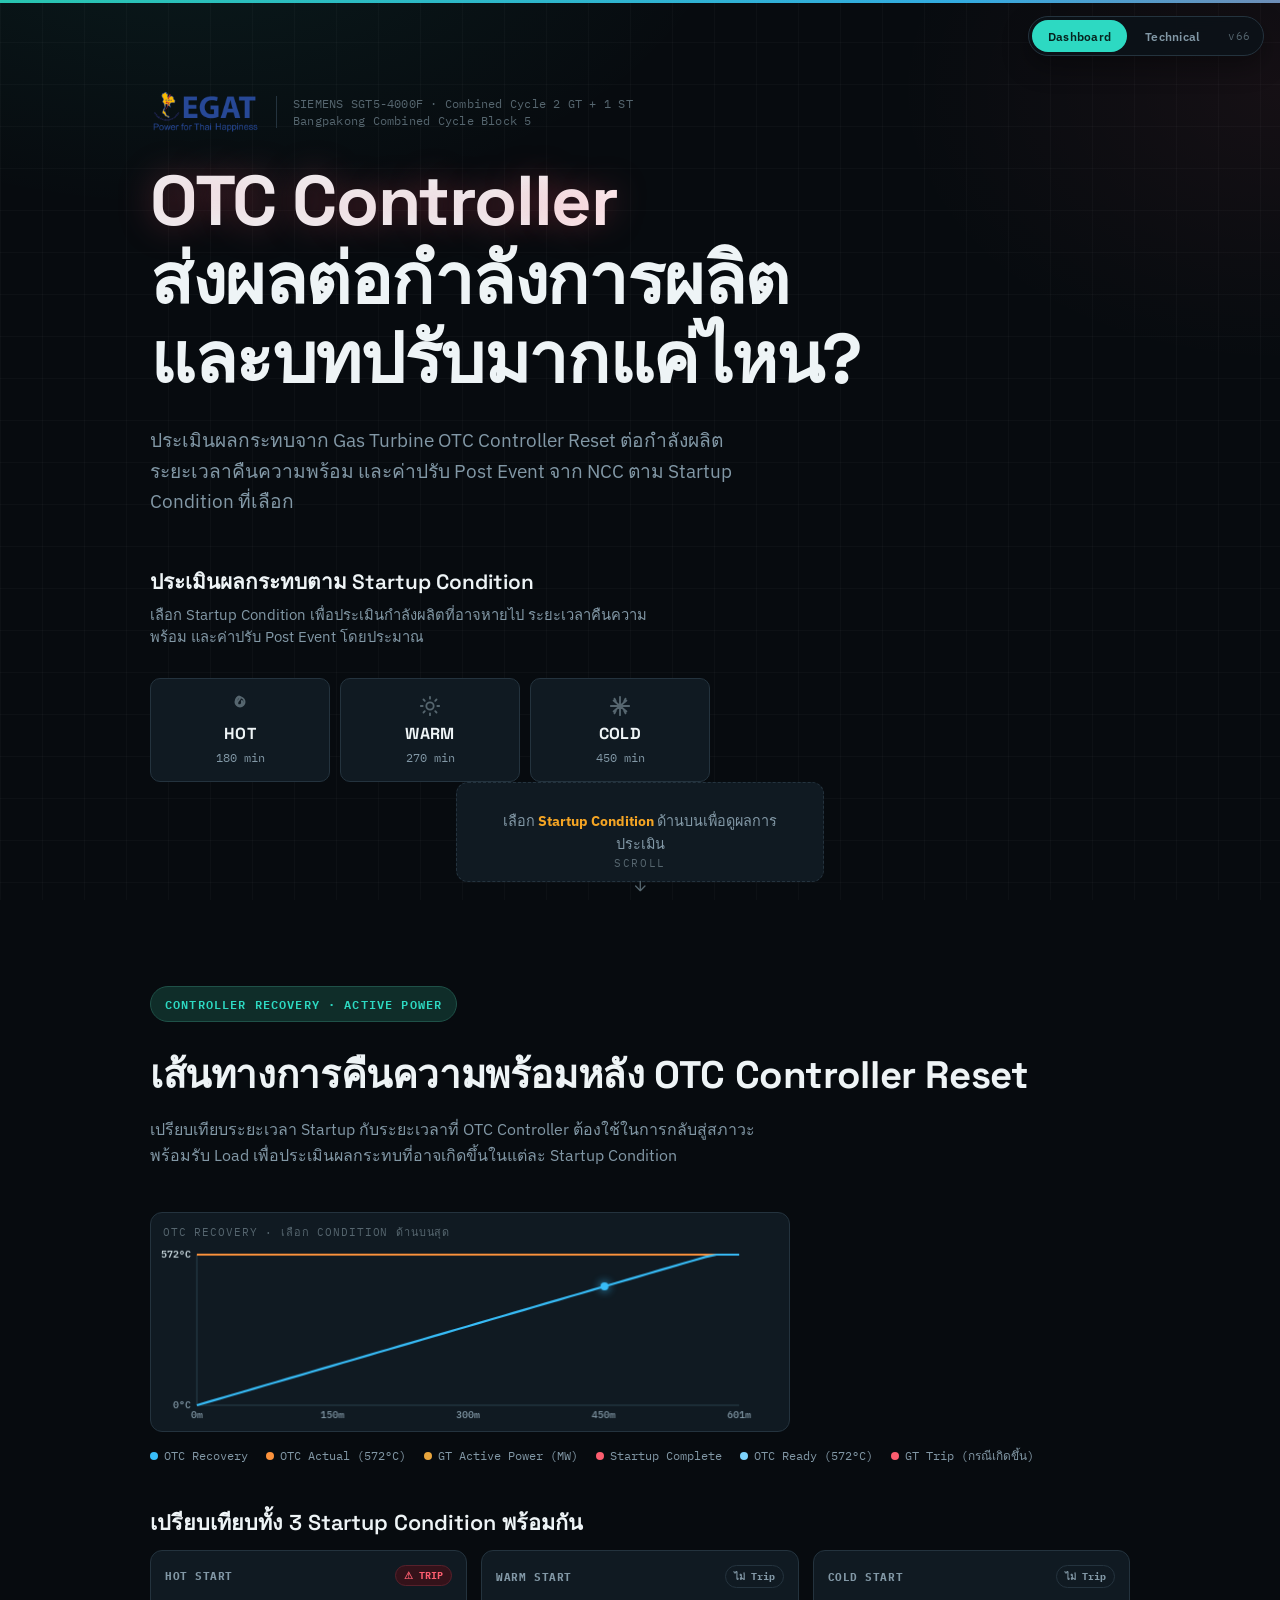
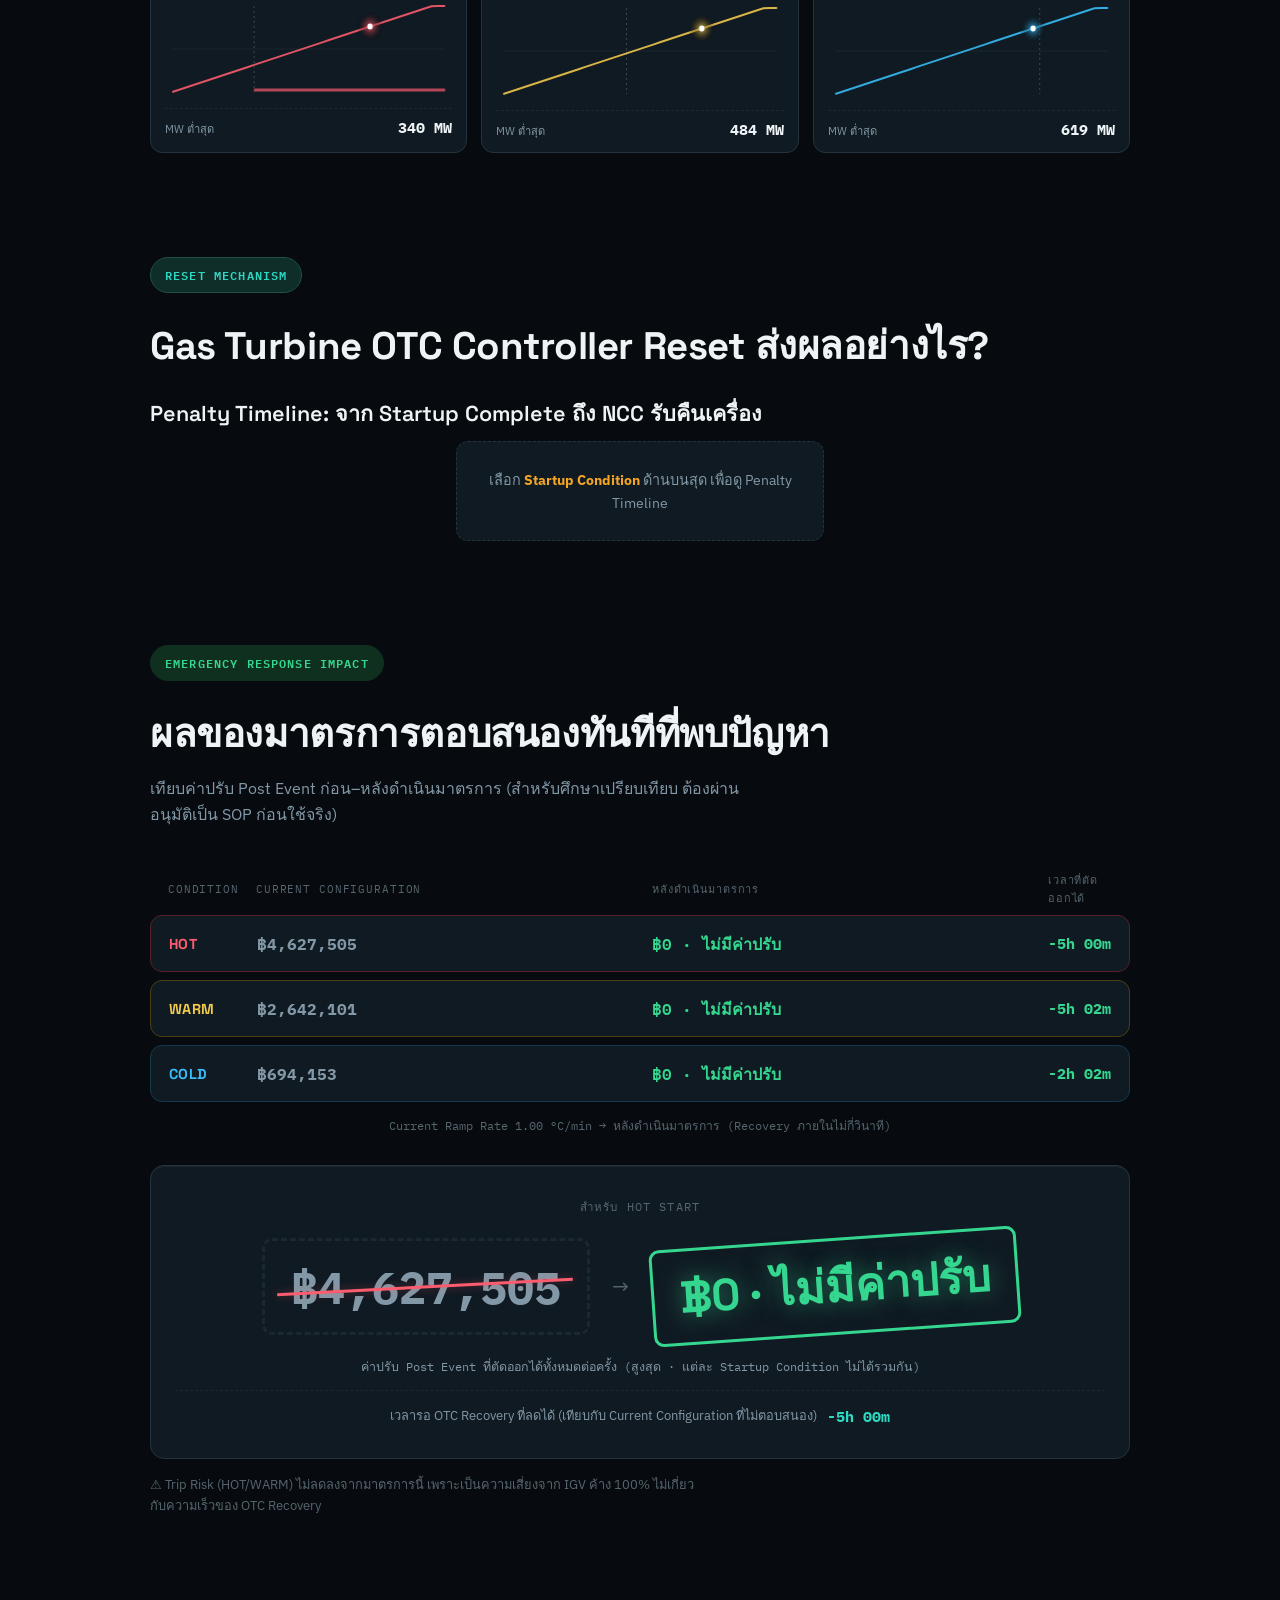
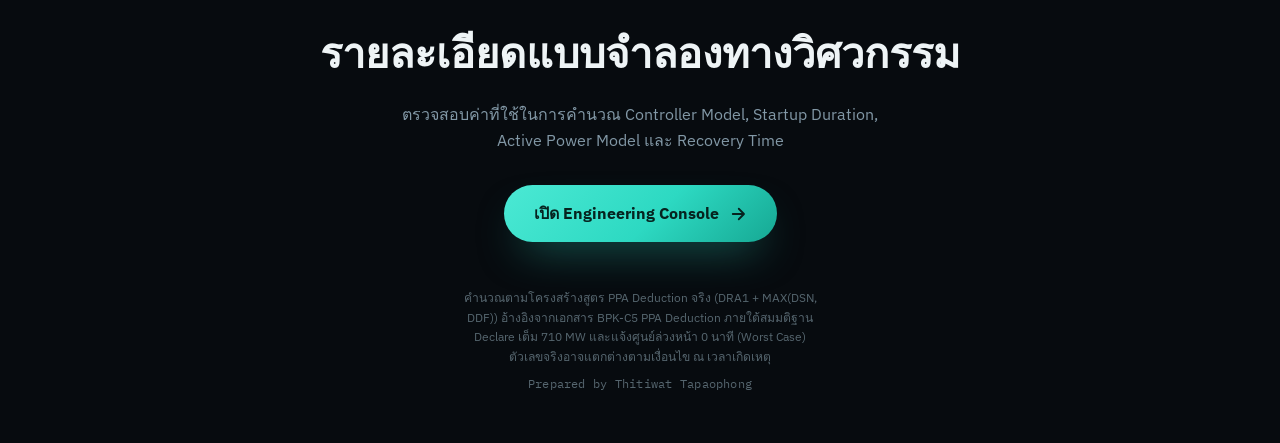
==== commit cee29df6: "Add files via upload" ====
--- a/preview.html
+++ b/preview.html
@@ -371,6 +371,94 @@
 .chart-legend .dot-restore { background: #7dd3fc; }
 .chart-legend .dot-trip { background: #fb5d6f; }
 
+.compare-mini-title {
+  margin-top: 40px;
+  margin-bottom: 16px;
+}
+
+.mini-chart-grid {
+  display: grid;
+  grid-template-columns: repeat(3, minmax(0, 1fr));
+  gap: 14px;
+}
+
+.mini-chart-card {
+  position: relative;
+  padding: 14px 14px 12px;
+  border-radius: 12px;
+  border: 1px solid var(--line);
+  background: var(--panel-soft);
+  overflow: hidden;
+  opacity: 0;
+  transform: translateY(18px) scale(0.98);
+  transition: opacity 0.6s cubic-bezier(0.16, 1, 0.3, 1), transform 0.6s cubic-bezier(0.16, 1, 0.3, 1), border-color 0.25s ease, box-shadow 0.25s ease;
+}
+
+.mini-chart-card.in-view { opacity: 1; transform: translateY(0) scale(1); }
+.mini-chart-card[data-mini="hot"].in-view { transition-delay: 0s; }
+.mini-chart-card[data-mini="warm"].in-view { transition-delay: 0.12s; }
+.mini-chart-card[data-mini="cold"].in-view { transition-delay: 0.24s; }
+
+.mini-chart-card[data-mini="hot"]:hover { border-color: var(--hot-line); box-shadow: 0 0 26px -10px rgba(251, 93, 111, 0.5); }
+.mini-chart-card[data-mini="warm"]:hover { border-color: rgba(242, 201, 78, 0.5); box-shadow: 0 0 26px -10px rgba(242, 201, 78, 0.5); }
+.mini-chart-card[data-mini="cold"]:hover { border-color: var(--teal-line); box-shadow: 0 0 26px -10px rgba(56, 189, 248, 0.5); }
+
+.mini-chart-head {
+  display: flex;
+  align-items: center;
+  justify-content: space-between;
+  margin-bottom: 8px;
+}
+
+.mini-chart-tag {
+  font-family: var(--font-mono);
+  font-size: 0.68rem;
+  font-weight: 700;
+  letter-spacing: 0.05em;
+  color: var(--muted);
+}
+
+.mini-chart-badge {
+  font-family: var(--font-mono);
+  font-size: 0.6rem;
+  font-weight: 700;
+  padding: 3px 8px;
+  border-radius: 999px;
+  border: 1px solid var(--line);
+  color: var(--muted);
+}
+
+.mini-chart-card[data-mini="hot"] .mini-chart-badge.is-trip { color: var(--hot); border-color: var(--hot-line); background: var(--hot-dim); animation: miniBadgePulse 1.6s ease-in-out infinite; }
+.mini-chart-card[data-mini="warm"] .mini-chart-badge.is-trip { color: var(--warm); border-color: rgba(242, 201, 78, 0.4); background: rgba(242, 201, 78, 0.12); }
+
+@keyframes miniBadgePulse {
+  0%, 100% { opacity: 1; }
+  50% { opacity: 0.55; }
+}
+
+.mini-chart-canvas {
+  display: block;
+  width: 100%;
+  height: 108px;
+}
+
+.mini-chart-foot {
+  display: flex;
+  align-items: baseline;
+  justify-content: space-between;
+  margin-top: 6px;
+  padding-top: 8px;
+  border-top: 1px dashed var(--line-soft);
+}
+
+.mini-chart-foot span { font-size: 0.7rem; color: var(--muted); }
+.mini-chart-foot strong { font-family: var(--font-mono); font-size: 0.95rem; color: var(--ink); font-variant-numeric: tabular-nums; }
+
+@media (max-width: 720px) {
+  .mini-chart-grid { grid-template-columns: 1fr; }
+  .mini-chart-canvas { height: 130px; }
+}
+
 .condition-select {
   display: grid;
   grid-template-columns: repeat(3, minmax(0, 1fr));
@@ -1772,7 +1860,7 @@
     <nav class="view-switch">
       <button type="button" data-view="executive" class="active">Dashboard</button>
       <button type="button" data-view="technical">Technical</button>
-      <span class="app-version" id="appVersion">v65</span>
+      <span class="app-version" id="appVersion">v66</span>
     </nav>
 
     <div class="sticky-summary" id="stickySummary">
@@ -1861,6 +1949,43 @@
               <span><i class="dot dot-marker"></i>Startup Complete</span>
               <span><i class="dot dot-restore"></i>OTC Ready (572°C)</span>
               <span><i class="dot dot-trip"></i>GT Trip (กรณีเกิดขึ้น)</span>
+            </div>
+
+            <h3 class="subsection-title compare-mini-title">เปรียบเทียบทั้ง 3 Startup Condition พร้อมกัน</h3>
+            <div class="mini-chart-grid" id="miniChartGrid">
+              <div class="mini-chart-card" data-mini="hot">
+                <div class="mini-chart-head">
+                  <span class="mini-chart-tag">HOT START</span>
+                  <span class="mini-chart-badge" id="miniBadgeHot">—</span>
+                </div>
+                <canvas class="mini-chart-canvas" id="miniChartHot" aria-hidden="true"></canvas>
+                <div class="mini-chart-foot">
+                  <span>MW ต่ำสุด</span>
+                  <strong id="miniMwHot">—</strong>
+                </div>
+              </div>
+              <div class="mini-chart-card" data-mini="warm">
+                <div class="mini-chart-head">
+                  <span class="mini-chart-tag">WARM START</span>
+                  <span class="mini-chart-badge" id="miniBadgeWarm">—</span>
+                </div>
+                <canvas class="mini-chart-canvas" id="miniChartWarm" aria-hidden="true"></canvas>
+                <div class="mini-chart-foot">
+                  <span>MW ต่ำสุด</span>
+                  <strong id="miniMwWarm">—</strong>
+                </div>
+              </div>
+              <div class="mini-chart-card" data-mini="cold">
+                <div class="mini-chart-head">
+                  <span class="mini-chart-tag">COLD START</span>
+                  <span class="mini-chart-badge" id="miniBadgeCold">—</span>
+                </div>
+                <canvas class="mini-chart-canvas" id="miniChartCold" aria-hidden="true"></canvas>
+                <div class="mini-chart-foot">
+                  <span>MW ต่ำสุด</span>
+                  <strong id="miniMwCold">—</strong>
+                </div>
+              </div>
             </div>
           </div>
         </section>
@@ -2189,7 +2314,7 @@
     </div>
 
     <script>
-const APP_VERSION = "v65";
+const APP_VERSION = "v66";
 const TA_SECONDS = 0.008;
 
 /* ============================================================
@@ -3700,6 +3825,150 @@
 }
 requestAnimationFrame(drawHeroChart);
 
+/* ============================================================
+   Mini Charts: เปรียบเทียบทั้ง 3 Startup Condition พร้อมกัน
+   ============================================================ */
+
+const miniCanvases = {
+  hot: document.querySelector("#miniChartHot"),
+  warm: document.querySelector("#miniChartWarm"),
+  cold: document.querySelector("#miniChartCold")
+};
+const miniBadges = {
+  hot: document.querySelector("#miniBadgeHot"),
+  warm: document.querySelector("#miniBadgeWarm"),
+  cold: document.querySelector("#miniBadgeCold")
+};
+const miniMwEls = {
+  hot: document.querySelector("#miniMwHot"),
+  warm: document.querySelector("#miniMwWarm"),
+  cold: document.querySelector("#miniMwCold")
+};
+
+function drawMiniChart(key, glowT) {
+  const canvas = miniCanvases[key];
+  if (!canvas || !canvas.parentElement) return;
+  const rect = canvas.parentElement.getBoundingClientRect();
+  const scale = Math.min(window.devicePixelRatio || 1, 2);
+  const w = Math.max(120, rect.width);
+  const h = canvas.clientHeight || 108;
+  canvas.width = Math.round(w * scale);
+  canvas.height = Math.round(h * scale);
+  const ctx = canvas.getContext("2d");
+  ctx.setTransform(scale, 0, 0, scale, 0, 0);
+  ctx.clearRect(0, 0, w, h);
+
+  const sc = SCENARIOS.find((s) => s.key === key);
+  const duration = appliedConfig[sc.durationKey];
+  const curveRate = Math.max(0.1, currentRampRateCPerMin());
+  const curveReferenceY = appliedConfig.referenceY !== 0 ? appliedConfig.referenceY : 0.01;
+  const penaltyRateEffective = inputsReady() ? execState.penaltyRate : appliedConfig.penaltyRate;
+  const r = computeScenarioWithTrip(sc, curveRate, penaltyRateEffective);
+
+  const maxDurationMin = Math.max(appliedConfig.hotMin, appliedConfig.warmMin, appliedConfig.coldMin);
+  const totalMin = Math.max(maxDurationMin * 1.15, (curveReferenceY / curveRate) * 1.05);
+
+  const pad = { left: 8, right: 8, top: 12, bottom: 10 };
+  const plotW = w - pad.left - pad.right;
+  const plotH = h - pad.top - pad.bottom;
+  const yFor = (val) => pad.top + (1 - val / curveReferenceY) * plotH;
+  const xFor = (min) => pad.left + (min / totalMin) * plotW;
+  const color = SCENARIO_COLORS[key];
+
+  /* กริดจางๆ */
+  ctx.strokeStyle = "rgba(255,255,255,0.05)";
+  ctx.lineWidth = 1;
+  ctx.beginPath();
+  ctx.moveTo(pad.left, pad.top + plotH / 2);
+  ctx.lineTo(w - pad.right, pad.top + plotH / 2);
+  ctx.stroke();
+
+  /* เส้น OTC Recovery */
+  const steps = 40;
+  const pts = [];
+  ctx.beginPath();
+  for (let i = 0; i <= steps; i += 1) {
+    const min = (totalMin / steps) * i;
+    const val = Math.min(curveReferenceY, curveRate * min);
+    const px = xFor(min);
+    const py = yFor(val);
+    pts.push([px, py]);
+    if (i === 0) ctx.moveTo(px, py);
+    else ctx.lineTo(px, py);
+  }
+  ctx.strokeStyle = color;
+  ctx.lineWidth = 2;
+  ctx.globalAlpha = 0.9;
+  ctx.stroke();
+  ctx.globalAlpha = 1;
+
+  /* เส้นประ Startup Complete */
+  const sx = xFor(duration);
+  ctx.setLineDash([2, 3]);
+  ctx.strokeStyle = "rgba(255,255,255,0.22)";
+  ctx.lineWidth = 1;
+  ctx.beginPath();
+  ctx.moveTo(sx, pad.top);
+  ctx.lineTo(sx, h - pad.bottom);
+  ctx.stroke();
+  ctx.setLineDash([]);
+
+  /* แถบ GT TRIP บางๆ ถ้า Trip */
+  if (r.willTrip) {
+    ctx.strokeStyle = "rgba(251,93,111,0.7)";
+    ctx.lineWidth = 3;
+    ctx.beginPath();
+    ctx.moveTo(sx, h - pad.bottom - 2);
+    ctx.lineTo(w - pad.right, h - pad.bottom - 2);
+    ctx.stroke();
+  }
+
+  /* เอฟเฟกต์: จุดเรืองแสงไหลไปตามเส้นกราฟวนซ้ำ */
+  const glowIdx = Math.min(pts.length - 1, Math.floor(glowT * pts.length));
+  const [gx, gy] = pts[glowIdx];
+  const glow = ctx.createRadialGradient(gx, gy, 0, gx, gy, 15);
+  glow.addColorStop(0, color);
+  glow.addColorStop(1, "rgba(0,0,0,0)");
+  ctx.fillStyle = glow;
+  ctx.globalAlpha = 0.85;
+  ctx.beginPath();
+  ctx.arc(gx, gy, 15, 0, Math.PI * 2);
+  ctx.fill();
+  ctx.globalAlpha = 1;
+  ctx.beginPath();
+  ctx.arc(gx, gy, 3, 0, Math.PI * 2);
+  ctx.fillStyle = "#ffffff";
+  ctx.fill();
+
+  const badge = miniBadges[key];
+  if (badge) {
+    badge.textContent = r.willTrip ? "⚠ TRIP" : "ไม่ Trip";
+    badge.classList.toggle("is-trip", r.willTrip);
+  }
+  const mwEl = miniMwEls[key];
+  if (mwEl) mwEl.textContent = `${r.predictedPower.toFixed(0)} MW`;
+}
+
+function drawAllMiniCharts(now) {
+  if (!bodyEl.classList.contains("view-executive")) {
+    requestAnimationFrame(drawAllMiniCharts);
+    return;
+  }
+  const glowT = (now % 3400) / 3400;
+  drawMiniChart("hot", glowT);
+  drawMiniChart("warm", glowT);
+  drawMiniChart("cold", glowT);
+  requestAnimationFrame(drawAllMiniCharts);
+}
+requestAnimationFrame(drawAllMiniCharts);
+
+const miniRevealObserver = new IntersectionObserver((entries) => {
+  entries.forEach((entry) => {
+    if (entry.isIntersecting) entry.target.classList.add("in-view");
+  });
+}, { threshold: 0.2 });
+document.querySelectorAll(".mini-chart-card").forEach((card) => miniRevealObserver.observe(card));
+
 function heroChartValueAt(min) {
   if (!heroChartMeta) return null;
   const { curveReferenceY, curveResetY, curveRate, isSelected, powerPoints, dropStartMin } = heroChartMeta;
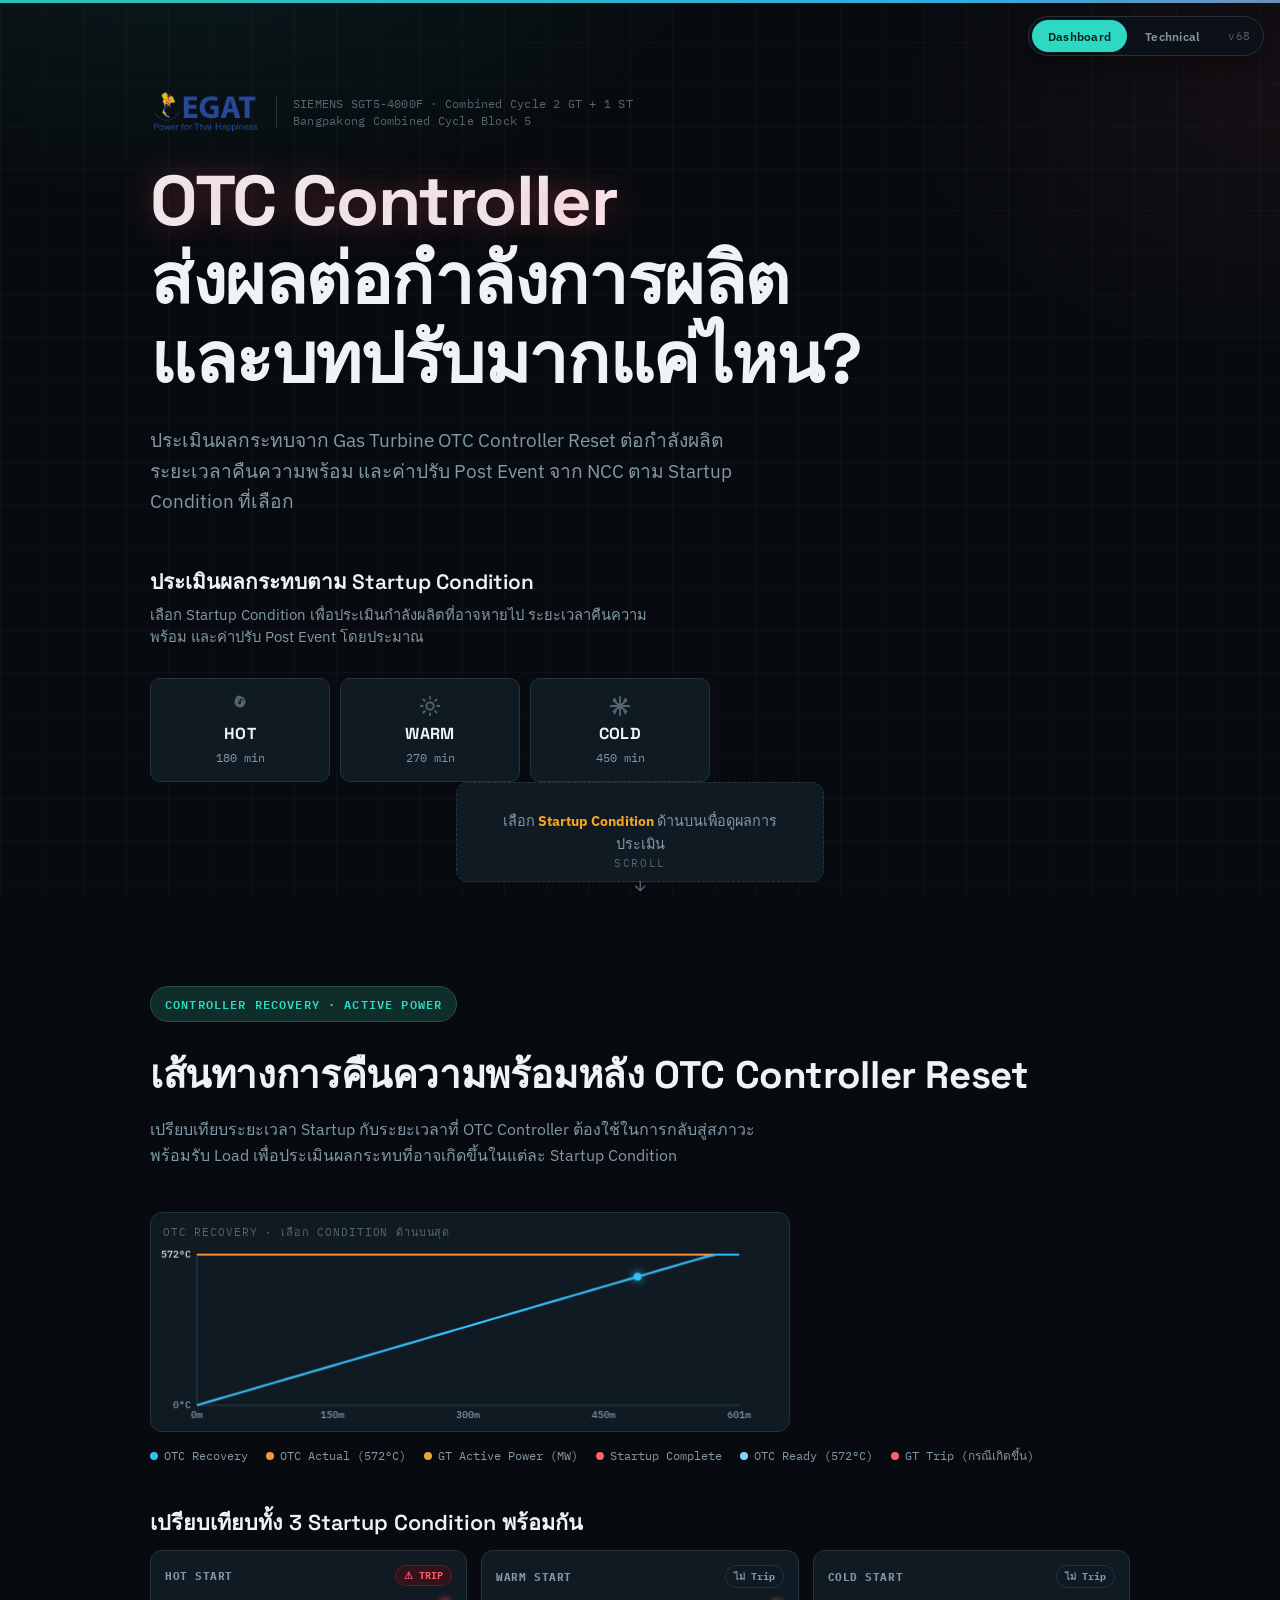
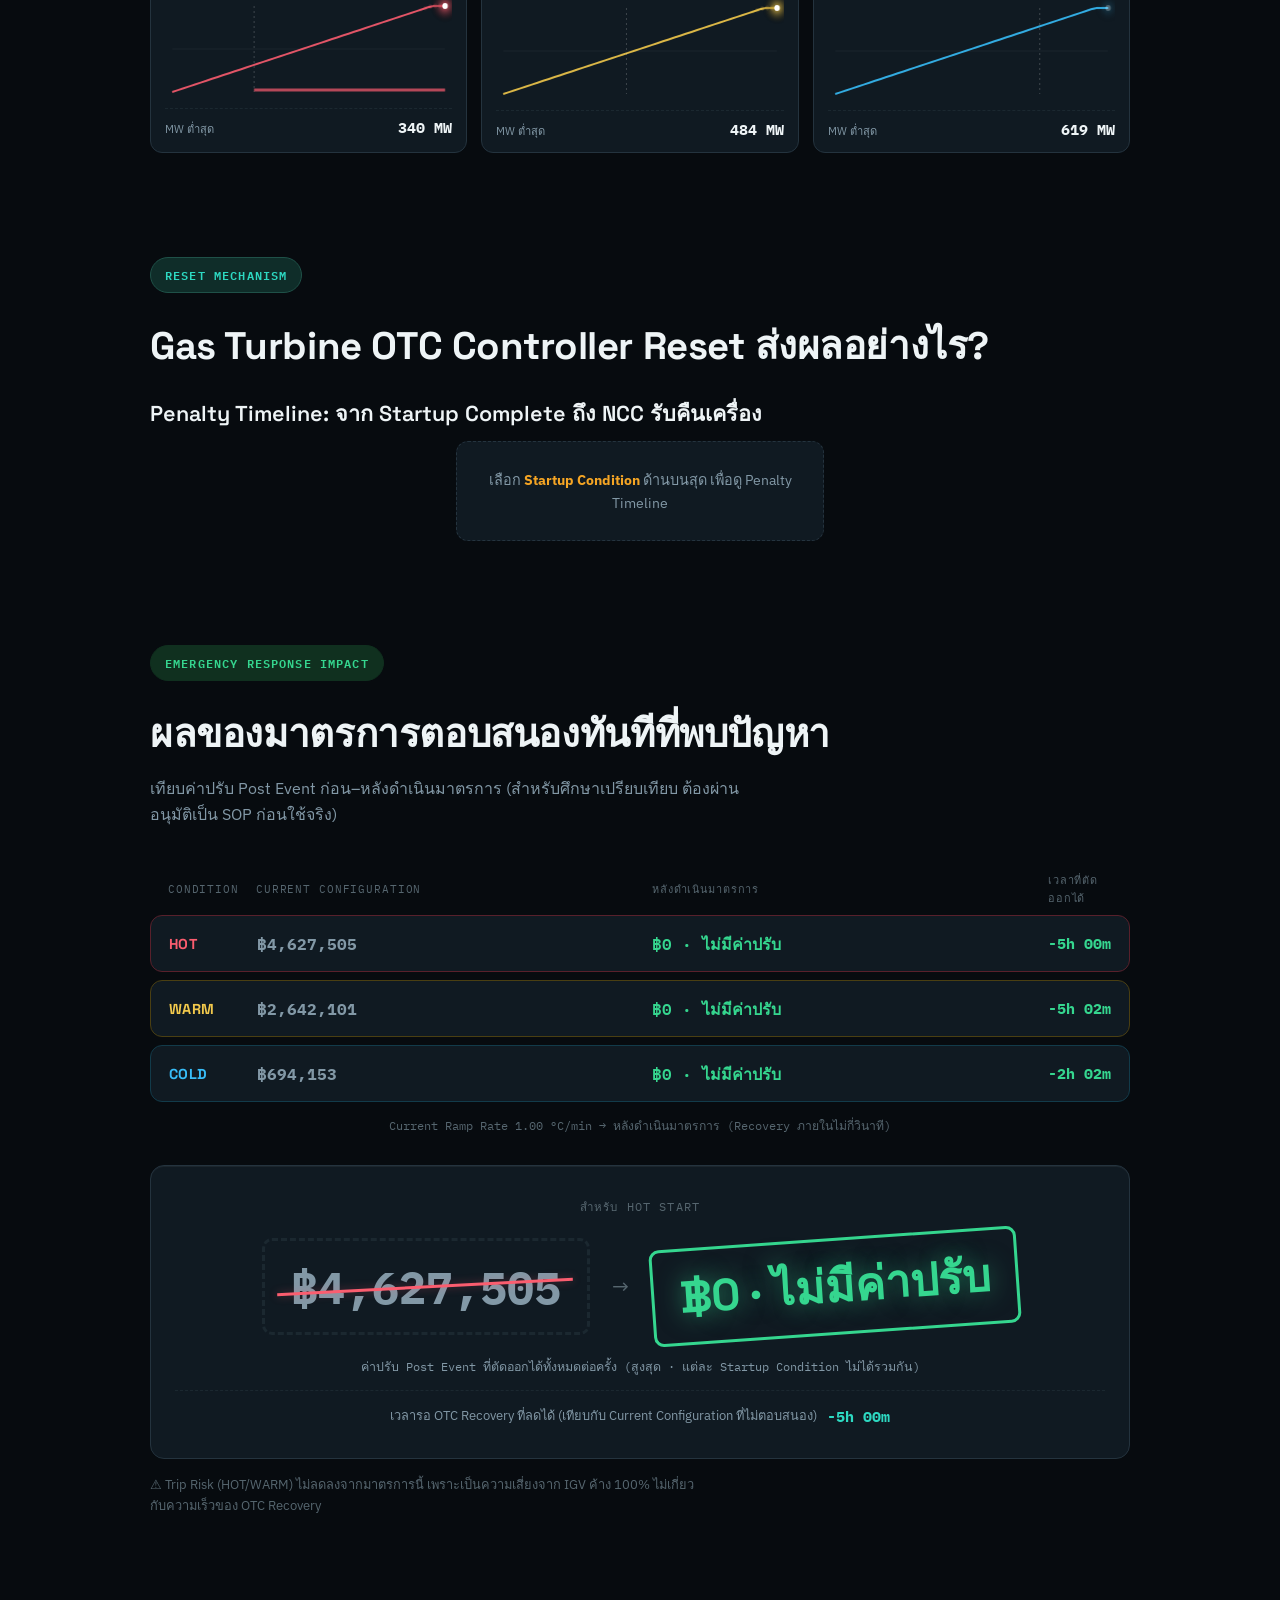
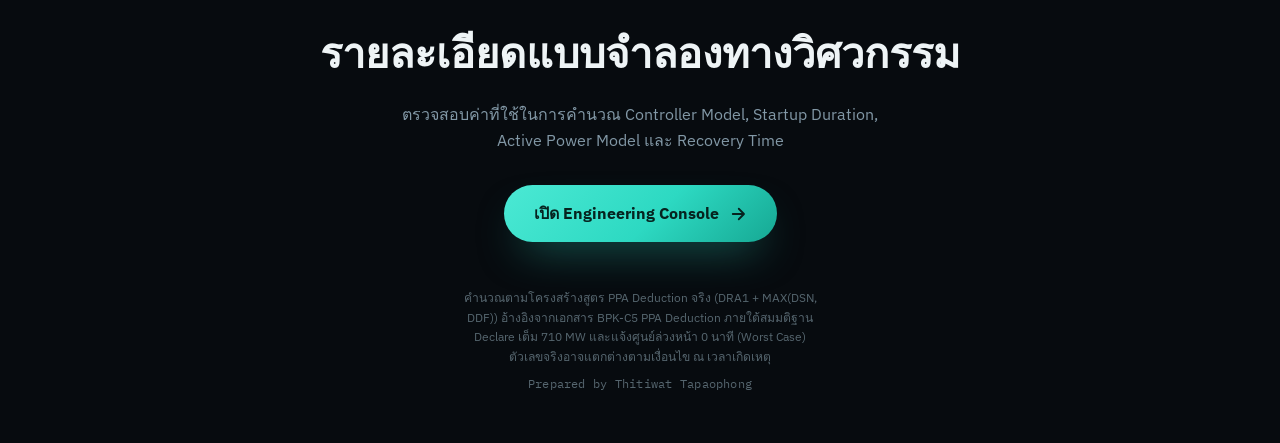
==== commit 12b7637f: "Add files via upload" ====
--- a/preview.html
+++ b/preview.html
@@ -390,9 +390,13 @@
   background: var(--panel-soft);
   overflow: hidden;
   opacity: 0;
+  cursor: pointer;
   transform: translateY(18px) scale(0.98);
   transition: opacity 0.6s cubic-bezier(0.16, 1, 0.3, 1), transform 0.6s cubic-bezier(0.16, 1, 0.3, 1), border-color 0.25s ease, box-shadow 0.25s ease;
 }
+
+.mini-chart-card:focus-visible { outline: 2px solid var(--teal); outline-offset: 2px; }
+.mini-chart-card:active { transform: scale(0.985); }
 
 .mini-chart-card.in-view { opacity: 1; transform: translateY(0) scale(1); }
 .mini-chart-card[data-mini="hot"].in-view { transition-delay: 0s; }
@@ -1526,6 +1530,32 @@
 .rge-block span { display: block; font-family: var(--font-display); font-size: 1.7rem; font-weight: 700; letter-spacing: 0.04em; }
 .rge-block small { margin-top: 8px; color: var(--muted); font-family: var(--font-mono); font-size: 0.7rem; }
 .rge-hint { color: var(--muted-dim); font-size: 0.76rem; }
+
+.quick-action-bar {
+  display: flex;
+  align-items: center;
+  justify-content: space-between;
+  gap: 16px;
+  flex-wrap: wrap;
+  margin-top: 14px;
+  padding: 14px 16px;
+  border-radius: 10px;
+  border: 1px dashed var(--amber-line);
+  background: var(--amber-dim);
+}
+
+.quick-action-info { display: flex; flex-direction: column; gap: 3px; min-width: 200px; }
+.quick-action-title { font-family: var(--font-display); font-weight: 700; font-size: 0.88rem; color: var(--ink); }
+.quick-action-desc { font-size: 0.76rem; color: var(--muted); }
+
+.quick-action-buttons { display: flex; gap: 8px; flex-wrap: wrap; }
+.quick-action-buttons .btn { white-space: nowrap; }
+
+@media (max-width: 520px) {
+  .quick-action-bar { flex-direction: column; align-items: stretch; }
+  .quick-action-buttons { flex-direction: column; }
+  .quick-action-buttons .btn { width: 100%; }
+}
 
 /* --- Chart (fixed sizing, no layout feedback loop) --- */
 
@@ -1860,7 +1890,7 @@
     <nav class="view-switch">
       <button type="button" data-view="executive" class="active">Dashboard</button>
       <button type="button" data-view="technical">Technical</button>
-      <span class="app-version" id="appVersion">v66</span>
+      <span class="app-version" id="appVersion">v68</span>
     </nav>
 
     <div class="sticky-summary" id="stickySummary">
@@ -2161,6 +2191,17 @@
               </div>
             </div>
             <p class="rge-hint">X และ Y มีผลทันที (Y = ค่าที่บังคับให้กระโดดไปตรงๆ โดยไม่ผ่าน Ramp) · TU / TD / NRM ต้องกด Apply ด้านบนก่อนถึงจะมีผล</p>
+
+            <div class="quick-action-bar">
+              <div class="quick-action-info">
+                <span class="quick-action-title">ไม่แน่ใจว่าต้องแก้ตรงไหน?</span>
+                <span class="quick-action-desc">ปรับ TU ให้เหลือ 10ms ทันที เพื่อให้ OTC ไต่กลับสู่ค่าปกติเร็วที่สุด</span>
+              </div>
+              <div class="quick-action-buttons">
+                <button type="button" class="btn btn-amber" id="quickAdjustTuButton">⚡ Adjust TU → 10ms</button>
+                <button type="button" class="btn" id="quickResetTuButton">↺ Reset TU → ค่าเดิม</button>
+              </div>
+            </div>
           </section>
 
           <section class="panel chart-panel">
@@ -2314,7 +2355,7 @@
     </div>
 
     <script>
-const APP_VERSION = "v66";
+const APP_VERSION = "v68";
 const TA_SECONDS = 0.008;
 
 /* ============================================================
@@ -2579,6 +2620,30 @@
 
 applyButton.addEventListener("click", applyAllChanges);
 discardButton.addEventListener("click", discardAllChanges);
+
+/* ---- Quick Action: ปรับ/คืนค่า TU แบบทันที สำหรับคนที่ไม่แน่ใจว่าต้องแก้ตรงไหน ---- */
+const quickAdjustTuButton = document.querySelector("#quickAdjustTuButton");
+const quickResetTuButton = document.querySelector("#quickResetTuButton");
+const DEFAULT_TU_UNIT = "min";
+const DEFAULT_TU_VALUE = "1";
+
+if (quickAdjustTuButton) {
+  quickAdjustTuButton.addEventListener("click", () => {
+    inputs.timeUnit.value = "ms";
+    inputs.tu.value = "10";
+    refreshPending();
+    applyAllChanges();
+  });
+}
+
+if (quickResetTuButton) {
+  quickResetTuButton.addEventListener("click", () => {
+    inputs.timeUnit.value = DEFAULT_TU_UNIT;
+    inputs.tu.value = DEFAULT_TU_VALUE;
+    refreshPending();
+    applyAllChanges();
+  });
+}
 
 [inputs.nrm, inputs.hotMin, inputs.warmMin, inputs.coldMin, inputs.referenceY, inputs.refActivePower,
   inputs.mwLossFactor, inputs.resumptionHr, inputs.tuAfterFix,
@@ -3845,7 +3910,7 @@
   cold: document.querySelector("#miniMwCold")
 };
 
-function drawMiniChart(key, glowT) {
+function drawMiniChart(key, cycle) {
   const canvas = miniCanvases[key];
   if (!canvas || !canvas.parentElement) return;
   const rect = canvas.parentElement.getBoundingClientRect();
@@ -3873,6 +3938,7 @@
   const plotH = h - pad.top - pad.bottom;
   const yFor = (val) => pad.top + (1 - val / curveReferenceY) * plotH;
   const xFor = (min) => pad.left + (min / totalMin) * plotW;
+  const valAt = (min) => Math.min(curveReferenceY, curveRate * min);
   const color = SCENARIO_COLORS[key];
 
   /* กริดจางๆ */
@@ -3884,15 +3950,12 @@
   ctx.stroke();
 
   /* เส้น OTC Recovery */
-  const steps = 40;
-  const pts = [];
+  const steps = 48;
   ctx.beginPath();
   for (let i = 0; i <= steps; i += 1) {
     const min = (totalMin / steps) * i;
-    const val = Math.min(curveReferenceY, curveRate * min);
     const px = xFor(min);
-    const py = yFor(val);
-    pts.push([px, py]);
+    const py = yFor(valAt(min));
     if (i === 0) ctx.moveTo(px, py);
     else ctx.lineTo(px, py);
   }
@@ -3923,22 +3986,57 @@
     ctx.stroke();
   }
 
-  /* เอฟเฟกต์: จุดเรืองแสงไหลไปตามเส้นกราฟวนซ้ำ */
-  const glowIdx = Math.min(pts.length - 1, Math.floor(glowT * pts.length));
-  const [gx, gy] = pts[glowIdx];
-  const glow = ctx.createRadialGradient(gx, gy, 0, gx, gy, 15);
+  /* ---- เอฟเฟกต์: จุดเรืองแสงไหลไปตามเส้นแบบต่อเนื่องจริง (ไม่กระโดดจุด) ----
+     0.00-0.72 ไต่ขึ้นด้วย Ease-Out (เร็ว→ช้าตอนใกล้ถึงเป้า)
+     0.72-0.90 หยุดพักที่ปลายทางเป้า ให้เห็นชัดว่าไปถึงแล้ว
+     0.90-1.00 จางหายแล้วเริ่มใหม่ที่จุดเริ่มต้น */
+  let travel;
+  let opacity = 1;
+  if (cycle < 0.72) {
+    const t = cycle / 0.72;
+    travel = 1 - (1 - t) * (1 - t) * (1 - t); // ease-out cubic
+  } else if (cycle < 0.9) {
+    travel = 1;
+  } else {
+    travel = 1;
+    opacity = 1 - (cycle - 0.9) / 0.1;
+  }
+  const glowMin = travel * totalMin;
+  const gx = xFor(glowMin);
+  const gy = yFor(valAt(glowMin));
+
+  /* หางดาวหาง (Comet Trail): จุดจางๆ ไล่หลังตำแหน่งปัจจุบัน */
+  const trailSteps = 6;
+  for (let i = trailSteps; i >= 1; i -= 1) {
+    const trailTravel = Math.max(0, travel - i * 0.018);
+    const tMin = trailTravel * totalMin;
+    const tx = xFor(tMin);
+    const ty = yFor(valAt(tMin));
+    const trailAlpha = (1 - i / trailSteps) * 0.35 * opacity;
+    ctx.beginPath();
+    ctx.arc(tx, ty, 2.4, 0, Math.PI * 2);
+    ctx.fillStyle = color;
+    ctx.globalAlpha = trailAlpha;
+    ctx.fill();
+  }
+  ctx.globalAlpha = 1;
+
+  /* จุดเรืองแสงหลัก พร้อม Pulse ขนาดเบาๆ */
+  const pulse = 1 + Math.sin(cycle * Math.PI * 10) * 0.12;
+  const glow = ctx.createRadialGradient(gx, gy, 0, gx, gy, 16 * pulse);
   glow.addColorStop(0, color);
   glow.addColorStop(1, "rgba(0,0,0,0)");
   ctx.fillStyle = glow;
-  ctx.globalAlpha = 0.85;
+  ctx.globalAlpha = 0.85 * opacity;
   ctx.beginPath();
-  ctx.arc(gx, gy, 15, 0, Math.PI * 2);
+  ctx.arc(gx, gy, 16 * pulse, 0, Math.PI * 2);
   ctx.fill();
-  ctx.globalAlpha = 1;
+  ctx.globalAlpha = opacity;
   ctx.beginPath();
   ctx.arc(gx, gy, 3, 0, Math.PI * 2);
   ctx.fillStyle = "#ffffff";
   ctx.fill();
+  ctx.globalAlpha = 1;
 
   const badge = miniBadges[key];
   if (badge) {
@@ -3946,7 +4044,7 @@
     badge.classList.toggle("is-trip", r.willTrip);
   }
   const mwEl = miniMwEls[key];
-  if (mwEl) mwEl.textContent = `${r.predictedPower.toFixed(0)} MW`;
+  if (mwEl && !mwEl.dataset.locked) mwEl.textContent = `${r.predictedPower.toFixed(0)} MW`;
 }
 
 function drawAllMiniCharts(now) {
@@ -3954,17 +4052,52 @@
     requestAnimationFrame(drawAllMiniCharts);
     return;
   }
-  const glowT = (now % 3400) / 3400;
-  drawMiniChart("hot", glowT);
-  drawMiniChart("warm", glowT);
-  drawMiniChart("cold", glowT);
+  const loopDuration = 3200;
+  const stagger = { hot: 0, warm: 260, cold: 520 };
+  ["hot", "warm", "cold"].forEach((key) => {
+    const cycle = ((now + stagger[key]) % loopDuration) / loopDuration;
+    drawMiniChart(key, cycle);
+  });
   requestAnimationFrame(drawAllMiniCharts);
 }
 requestAnimationFrame(drawAllMiniCharts);
 
+/* ---- คลิกที่การ์ดเพื่อเลือก Condition นั้นแล้วเลื่อนขึ้นไปดูผลลัพธ์ทันที ---- */
+document.querySelectorAll(".mini-chart-card").forEach((card) => {
+  const key = card.dataset.mini;
+  card.setAttribute("tabindex", "0");
+  card.setAttribute("role", "button");
+  card.setAttribute("aria-label", `เลือก ${key.toUpperCase()} Startup Condition`);
+  const activate = () => {
+    selectCondition(key);
+    document.querySelector("#pitchHero").scrollIntoView({ behavior: "smooth", block: "start" });
+  };
+  card.addEventListener("click", activate);
+  card.addEventListener("keydown", (event) => {
+    if (event.key === "Enter" || event.key === " ") {
+      event.preventDefault();
+      activate();
+    }
+  });
+});
+
+/* ---- Reveal + นับเลข MW วิ่งขึ้นตอนเลื่อนมาเห็นครั้งแรก ---- */
 const miniRevealObserver = new IntersectionObserver((entries) => {
   entries.forEach((entry) => {
-    if (entry.isIntersecting) entry.target.classList.add("in-view");
+    if (!entry.isIntersecting) return;
+    entry.target.classList.add("in-view");
+    const key = entry.target.dataset.mini;
+    const mwEl = miniMwEls[key];
+    if (mwEl && !mwEl.dataset.animated) {
+      mwEl.dataset.animated = "1";
+      mwEl.dataset.locked = "1";
+      const sc = SCENARIOS.find((s) => s.key === key);
+      const curveRate = Math.max(0.1, currentRampRateCPerMin());
+      const penaltyRateEffective = inputsReady() ? execState.penaltyRate : appliedConfig.penaltyRate;
+      const r = computeScenarioWithTrip(sc, curveRate, penaltyRateEffective);
+      animateNumber(mwEl, 0, r.predictedPower, 900, (v) => `${v.toFixed(0)} MW`);
+      setTimeout(() => { delete mwEl.dataset.locked; }, 950);
+    }
   });
 }, { threshold: 0.2 });
 document.querySelectorAll(".mini-chart-card").forEach((card) => miniRevealObserver.observe(card));
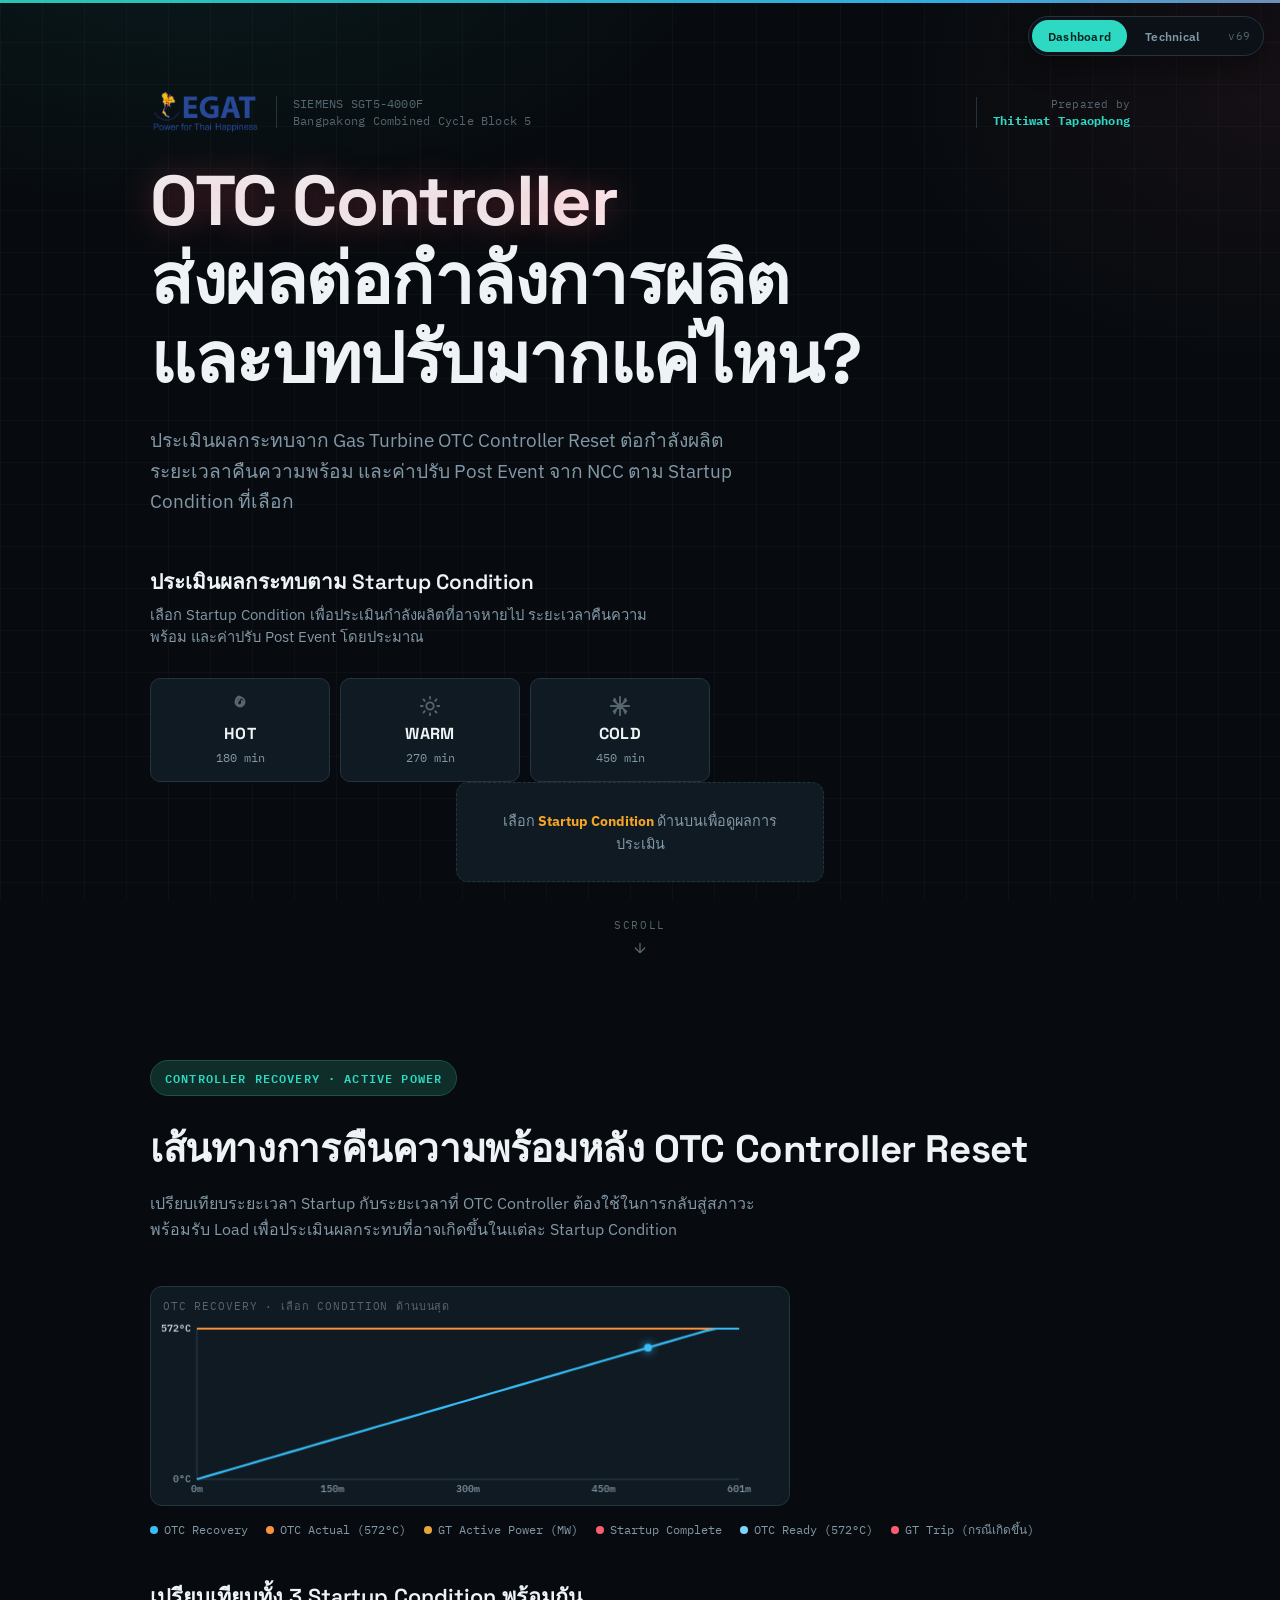
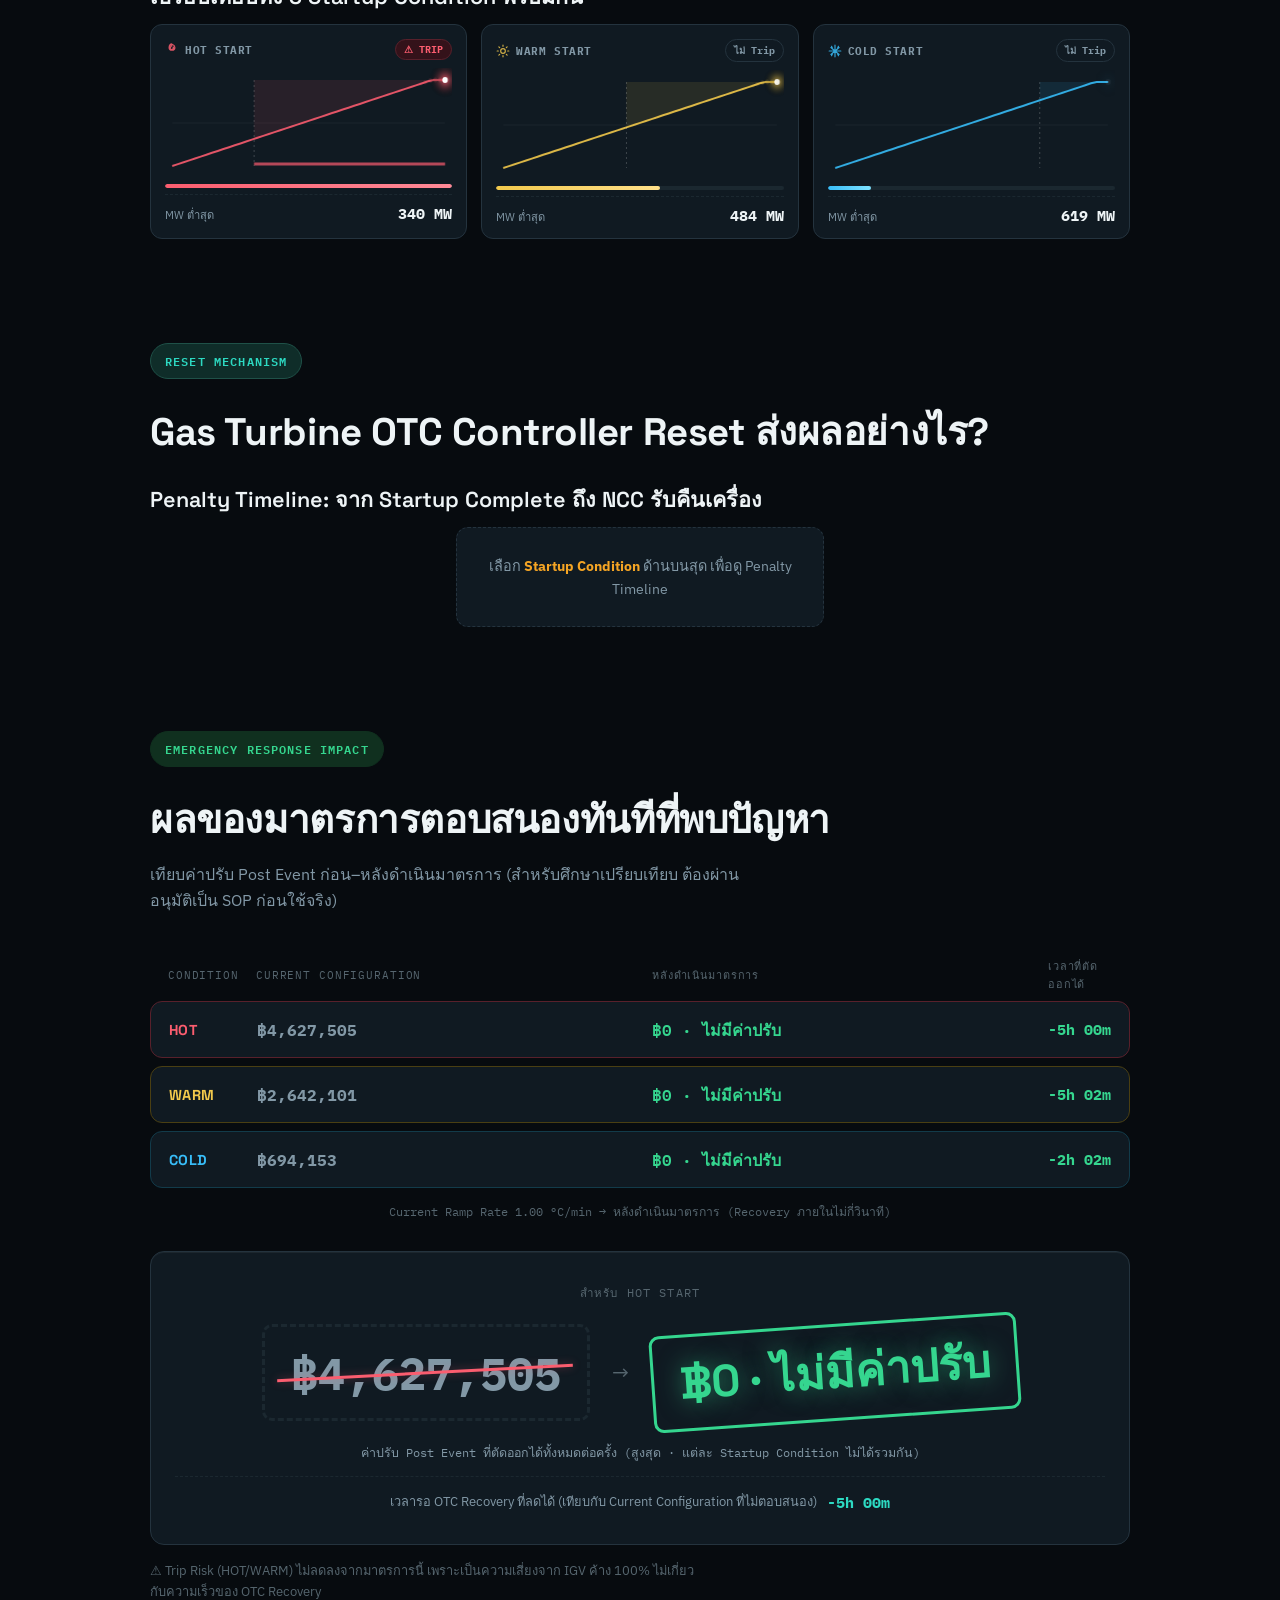
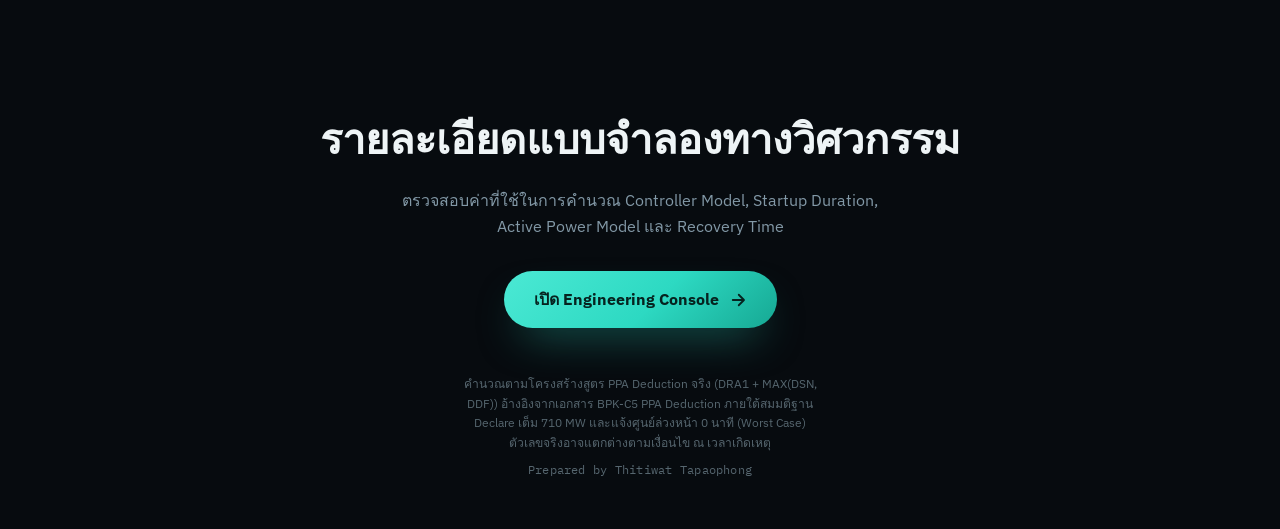
==== commit 5afa928c: "Add files via upload" ====
--- a/preview.html
+++ b/preview.html
@@ -415,12 +415,40 @@
 }
 
 .mini-chart-tag {
+  display: inline-flex;
+  align-items: center;
+  gap: 6px;
   font-family: var(--font-mono);
   font-size: 0.68rem;
   font-weight: 700;
   letter-spacing: 0.05em;
   color: var(--muted);
 }
+
+.mini-chart-icon { flex: none; opacity: 0.85; }
+.mini-chart-card[data-mini="hot"] .mini-chart-icon { color: var(--hot); }
+.mini-chart-card[data-mini="warm"] .mini-chart-icon { color: var(--warm); }
+.mini-chart-card[data-mini="cold"] .mini-chart-icon { color: var(--cold); }
+
+.mini-chart-severity {
+  margin-top: 8px;
+  height: 4px;
+  border-radius: 999px;
+  background: var(--line-soft);
+  overflow: hidden;
+}
+
+.mini-chart-severity-fill {
+  display: block;
+  height: 100%;
+  width: 0%;
+  border-radius: 999px;
+  transition: width 0.9s cubic-bezier(0.16, 1, 0.3, 1);
+}
+
+.mini-chart-card[data-mini="hot"] .mini-chart-severity-fill { background: linear-gradient(90deg, var(--hot), #ff8a97); }
+.mini-chart-card[data-mini="warm"] .mini-chart-severity-fill { background: linear-gradient(90deg, var(--warm), #ffe08a); }
+.mini-chart-card[data-mini="cold"] .mini-chart-severity-fill { background: linear-gradient(90deg, var(--cold), #7ee2ff); }
 
 .mini-chart-badge {
   font-family: var(--font-mono);
@@ -855,10 +883,7 @@
 }
 
 .scroll-hint {
-  position: absolute;
-  bottom: 40px;
-  left: 50%;
-  transform: translateX(-50%);
+  margin-top: 36px;
   display: flex;
   flex-direction: column;
   align-items: center;
@@ -1297,6 +1322,28 @@
   align-items: center;
   gap: 16px;
   margin-bottom: 28px;
+}
+
+.brand-credit {
+  margin-left: auto;
+  display: flex;
+  flex-direction: column;
+  align-items: flex-end;
+  gap: 1px;
+  padding-left: 16px;
+  border-left: 1px solid var(--line);
+  font-family: var(--font-mono);
+  font-size: 0.66rem;
+  color: var(--muted-dim);
+  letter-spacing: 0.02em;
+  white-space: nowrap;
+}
+
+.brand-credit strong { color: var(--teal); font-size: 0.78rem; font-weight: 700; }
+
+@media (max-width: 560px) {
+  .brand-bar { flex-wrap: wrap; row-gap: 10px; }
+  .brand-credit { margin-left: 60px; border-left: none; padding-left: 0; align-items: flex-start; }
 }
 
 .brand-logo {
@@ -1890,7 +1937,7 @@
     <nav class="view-switch">
       <button type="button" data-view="executive" class="active">Dashboard</button>
       <button type="button" data-view="technical">Technical</button>
-      <span class="app-version" id="appVersion">v68</span>
+      <span class="app-version" id="appVersion">v69</span>
     </nav>
 
     <div class="sticky-summary" id="stickySummary">
@@ -1909,9 +1956,10 @@
             <div class="brand-bar">
               <img src="[data-uri]" alt="EGAT — Power for Thai Happiness" class="brand-logo">
               <div class="brand-meta">
-                <span>SIEMENS SGT5-4000F · Combined Cycle 2 GT + 1 ST</span>
+                <span>SIEMENS SGT5-4000F</span>
                 <span>Bangpakong Combined Cycle Block 5</span>
               </div>
+              <span class="brand-credit">Prepared by<strong>Thitiwat Tapaophong</strong></span>
             </div>
             <h1 class="hook-title"><span class="headline-glow">OTC Controller</span><br>ส่งผลต่อกำลังการผลิต<br>และบทปรับมากแค่ไหน?</h1>
             <p class="hook-sub">ประเมินผลกระทบจาก Gas Turbine OTC Controller Reset ต่อกำลังผลิต ระยะเวลาคืนความพร้อม และค่าปรับ Post Event จาก NCC ตาม Startup Condition ที่เลือก</p>
@@ -1955,10 +2003,11 @@
             <div id="tripRiskWrap" class="trip-risk-wrap" hidden>
               <p class="trip-risk-note">⚠ มีความเสี่ยงเครื่อง Trip จากเหตุการณ์นี้</p>
             </div>
-          </div>
-          <div class="scroll-hint">
-            <span>Scroll</span>
-            <svg aria-hidden="true" viewBox="0 0 24 24" fill="none" stroke-width="2" stroke-linecap="round" stroke-linejoin="round"><path d="M12 5v14M5 12l7 7 7-7"/></svg>
+
+            <div class="scroll-hint">
+              <span>Scroll</span>
+              <svg aria-hidden="true" viewBox="0 0 24 24" fill="none" stroke-width="2" stroke-linecap="round" stroke-linejoin="round"><path d="M12 5v14M5 12l7 7 7-7"/></svg>
+            </div>
           </div>
         </section>
 
@@ -1985,10 +2034,11 @@
             <div class="mini-chart-grid" id="miniChartGrid">
               <div class="mini-chart-card" data-mini="hot">
                 <div class="mini-chart-head">
-                  <span class="mini-chart-tag">HOT START</span>
+                  <span class="mini-chart-tag"><svg class="mini-chart-icon" viewBox="0 0 24 24" width="14" height="14" fill="none" stroke="currentColor" stroke-width="2" stroke-linecap="round" stroke-linejoin="round" aria-hidden="true"><path d="M12 2c1 3-3 4-3 7a3 3 0 0 0 6 0c0-1-.5-2-1-2.5.5 2 0 4-2 4.5-2.5.6-4-1.5-4-4 0-3.5 3-4.5 3-5.5-1 0-4 2-4 6a5 5 0 0 0 10 0c0-4-3-4.5-5-5.5z"/></svg>HOT START</span>
                   <span class="mini-chart-badge" id="miniBadgeHot">—</span>
                 </div>
                 <canvas class="mini-chart-canvas" id="miniChartHot" aria-hidden="true"></canvas>
+                <div class="mini-chart-severity"><span class="mini-chart-severity-fill" id="miniSeverityHot"></span></div>
                 <div class="mini-chart-foot">
                   <span>MW ต่ำสุด</span>
                   <strong id="miniMwHot">—</strong>
@@ -1996,10 +2046,11 @@
               </div>
               <div class="mini-chart-card" data-mini="warm">
                 <div class="mini-chart-head">
-                  <span class="mini-chart-tag">WARM START</span>
+                  <span class="mini-chart-tag"><svg class="mini-chart-icon" viewBox="0 0 24 24" width="14" height="14" fill="none" stroke="currentColor" stroke-width="2" stroke-linecap="round" stroke-linejoin="round" aria-hidden="true"><circle cx="12" cy="12" r="4"/><path d="M12 2v2M12 20v2M4.9 4.9l1.4 1.4M17.7 17.7l1.4 1.4M2 12h2M20 12h2M4.9 19.1l1.4-1.4M17.7 6.3l1.4-1.4"/></svg>WARM START</span>
                   <span class="mini-chart-badge" id="miniBadgeWarm">—</span>
                 </div>
                 <canvas class="mini-chart-canvas" id="miniChartWarm" aria-hidden="true"></canvas>
+                <div class="mini-chart-severity"><span class="mini-chart-severity-fill" id="miniSeverityWarm"></span></div>
                 <div class="mini-chart-foot">
                   <span>MW ต่ำสุด</span>
                   <strong id="miniMwWarm">—</strong>
@@ -2007,10 +2058,11 @@
               </div>
               <div class="mini-chart-card" data-mini="cold">
                 <div class="mini-chart-head">
-                  <span class="mini-chart-tag">COLD START</span>
+                  <span class="mini-chart-tag"><svg class="mini-chart-icon" viewBox="0 0 24 24" width="14" height="14" fill="none" stroke="currentColor" stroke-width="2" stroke-linecap="round" stroke-linejoin="round" aria-hidden="true"><path d="M12 2v20M5 6l14 12M19 6L5 18M2 12h20M6 4l1.5 3M18 4l-1.5 3M6 20l1.5-3M18 20l-1.5-3"/></svg>COLD START</span>
                   <span class="mini-chart-badge" id="miniBadgeCold">—</span>
                 </div>
                 <canvas class="mini-chart-canvas" id="miniChartCold" aria-hidden="true"></canvas>
+                <div class="mini-chart-severity"><span class="mini-chart-severity-fill" id="miniSeverityCold"></span></div>
                 <div class="mini-chart-foot">
                   <span>MW ต่ำสุด</span>
                   <strong id="miniMwCold">—</strong>
@@ -2355,7 +2407,7 @@
     </div>
 
     <script>
-const APP_VERSION = "v68";
+const APP_VERSION = "v69";
 const TA_SECONDS = 0.008;
 
 /* ============================================================
@@ -3909,6 +3961,22 @@
   warm: document.querySelector("#miniMwWarm"),
   cold: document.querySelector("#miniMwCold")
 };
+const miniSeverityEls = {
+  hot: document.querySelector("#miniSeverityHot"),
+  warm: document.querySelector("#miniSeverityWarm"),
+  cold: document.querySelector("#miniSeverityCold")
+};
+
+function updateMiniSeverity() {
+  const curveRate = Math.max(0.1, currentRampRateCPerMin());
+  const penaltyRateEffective = inputsReady() ? execState.penaltyRate : appliedConfig.penaltyRate;
+  const penalties = SCENARIOS.map((sc) => computeScenarioWithTrip(sc, curveRate, penaltyRateEffective).estimatedPenalty);
+  const maxPenalty = Math.max(1, ...penalties);
+  SCENARIOS.forEach((sc, i) => {
+    const el = miniSeverityEls[sc.key];
+    if (el) el.style.width = `${Math.max(4, (penalties[i] / maxPenalty) * 100)}%`;
+  });
+}
 
 function drawMiniChart(key, cycle) {
   const canvas = miniCanvases[key];
@@ -3975,6 +4043,24 @@
   ctx.lineTo(sx, h - pad.bottom);
   ctx.stroke();
   ctx.setLineDash([]);
+
+  /* พื้นที่แรเงาแสดงขนาด Gap จริง ณ จุด Startup Complete — ยิ่งพื้นที่ใหญ่ ยิ่งสูญเสียมาก */
+  const gapVal = valAt(duration);
+  const gapTopY = yFor(curveReferenceY);
+  const gapBottomY = yFor(gapVal);
+  const fullRecoveryMin = Math.min(totalMin, curveReferenceY / curveRate);
+  const crossX = xFor(fullRecoveryMin);
+  if (crossX - sx > 2 && gapBottomY - gapTopY > 2) {
+    ctx.beginPath();
+    ctx.moveTo(sx, gapTopY);
+    ctx.lineTo(crossX, gapTopY);
+    ctx.lineTo(sx, gapBottomY);
+    ctx.closePath();
+    ctx.fillStyle = color;
+    ctx.globalAlpha = 0.1;
+    ctx.fill();
+    ctx.globalAlpha = 1;
+  }
 
   /* แถบ GT TRIP บางๆ ถ้า Trip */
   if (r.willTrip) {
@@ -4086,6 +4172,7 @@
   entries.forEach((entry) => {
     if (!entry.isIntersecting) return;
     entry.target.classList.add("in-view");
+    updateMiniSeverity();
     const key = entry.target.dataset.mini;
     const mwEl = miniMwEls[key];
     if (mwEl && !mwEl.dataset.animated) {
